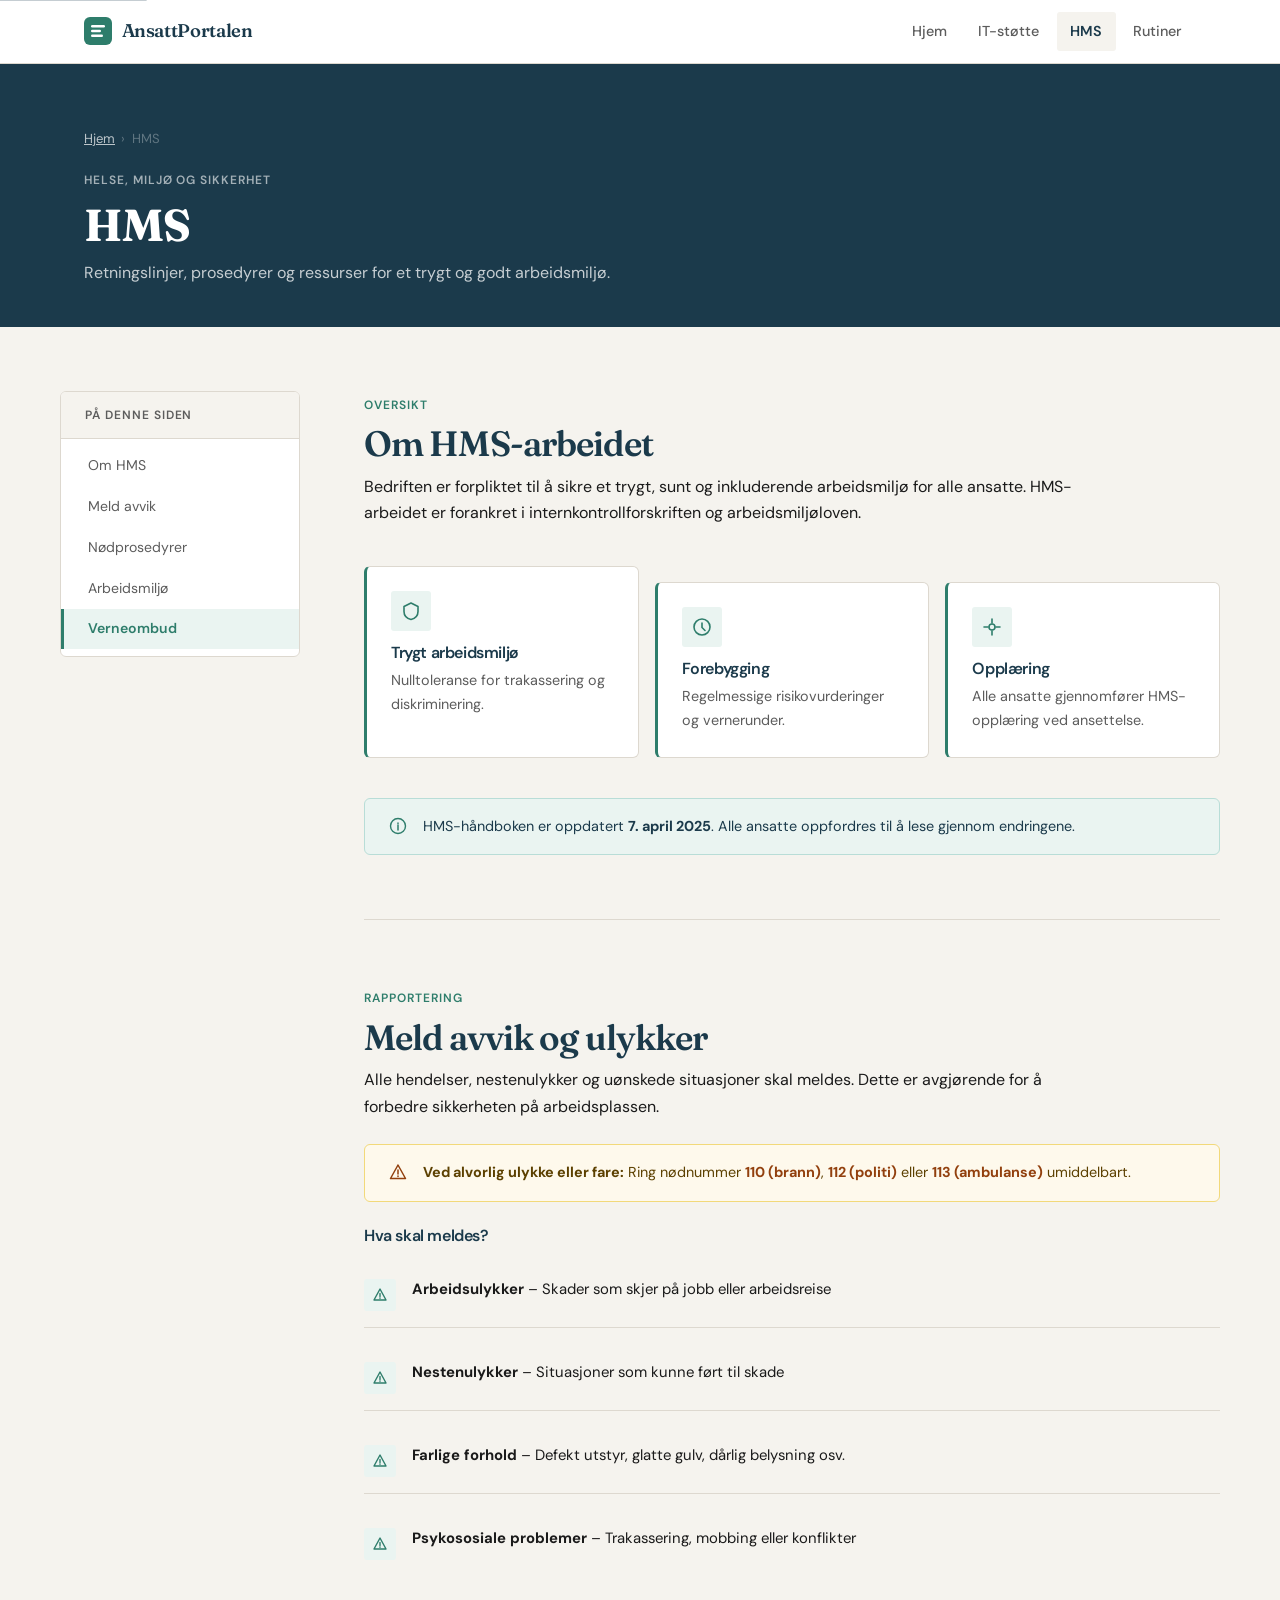
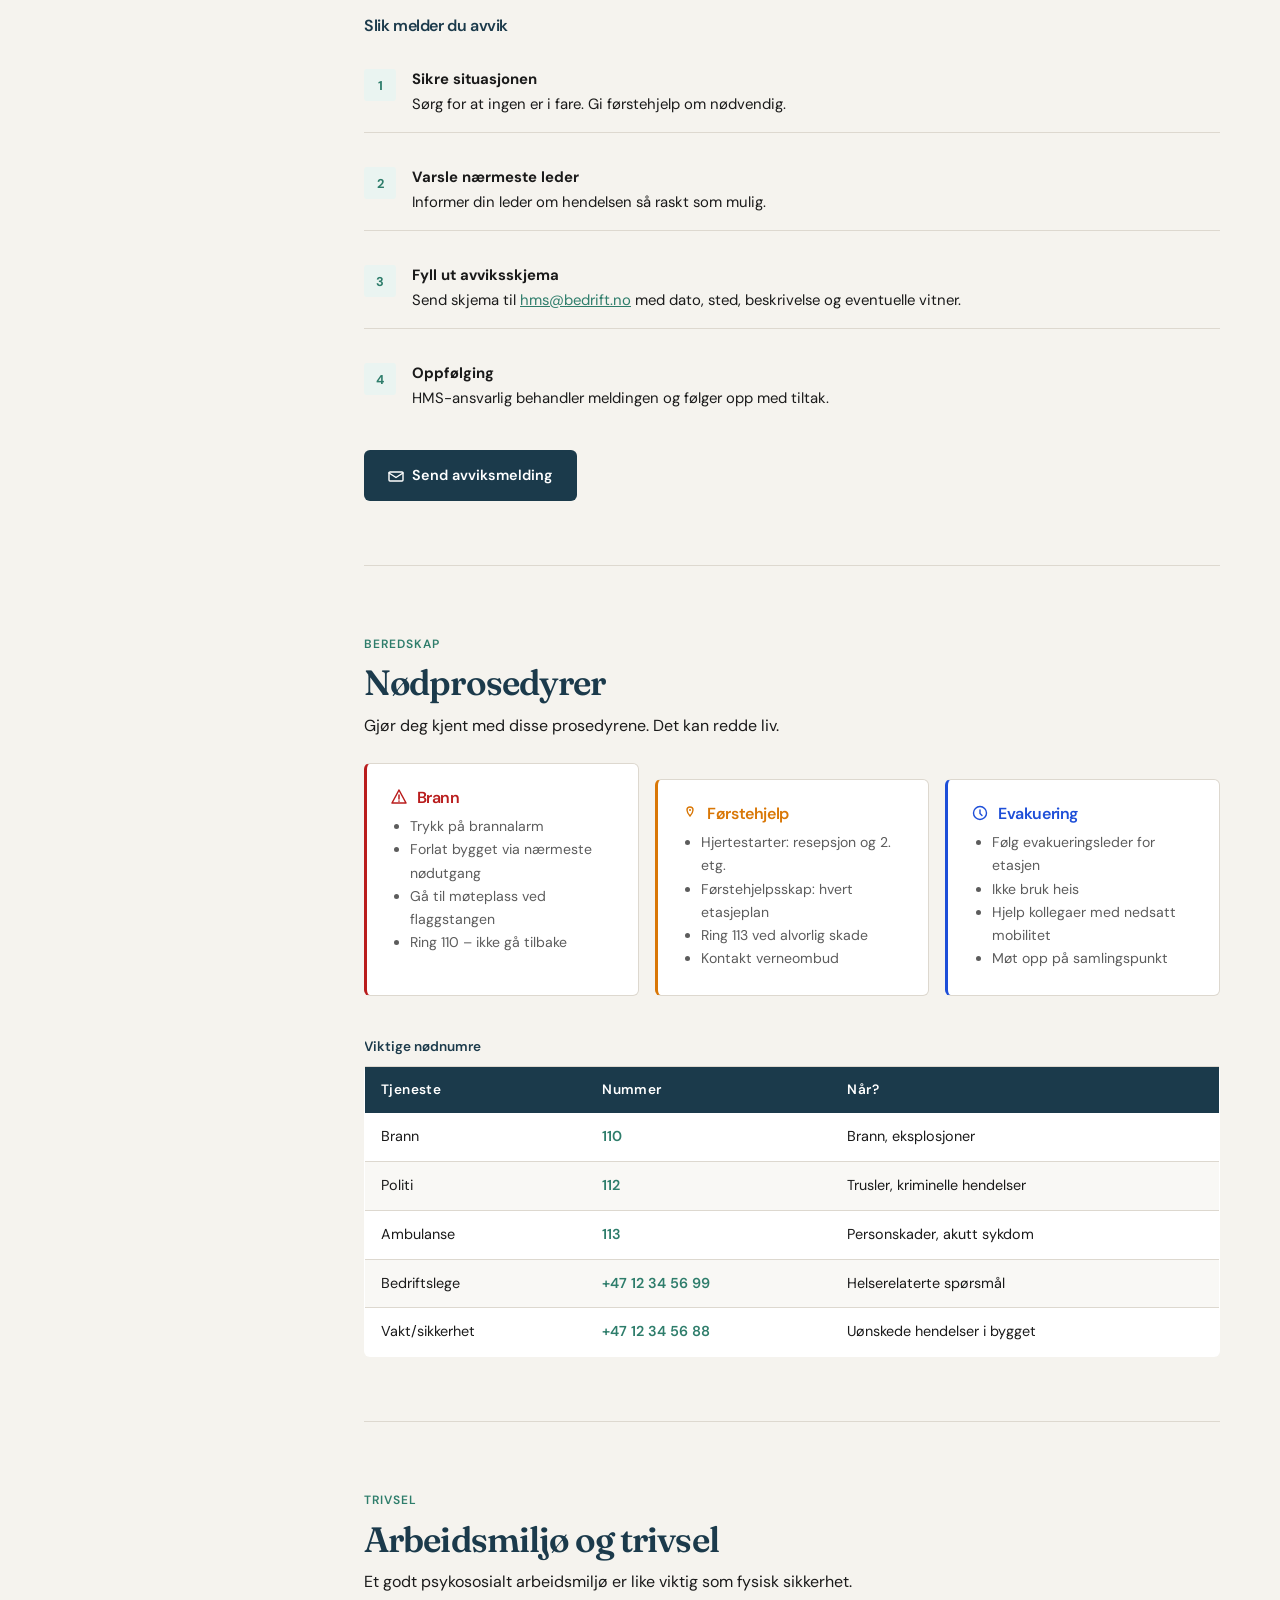
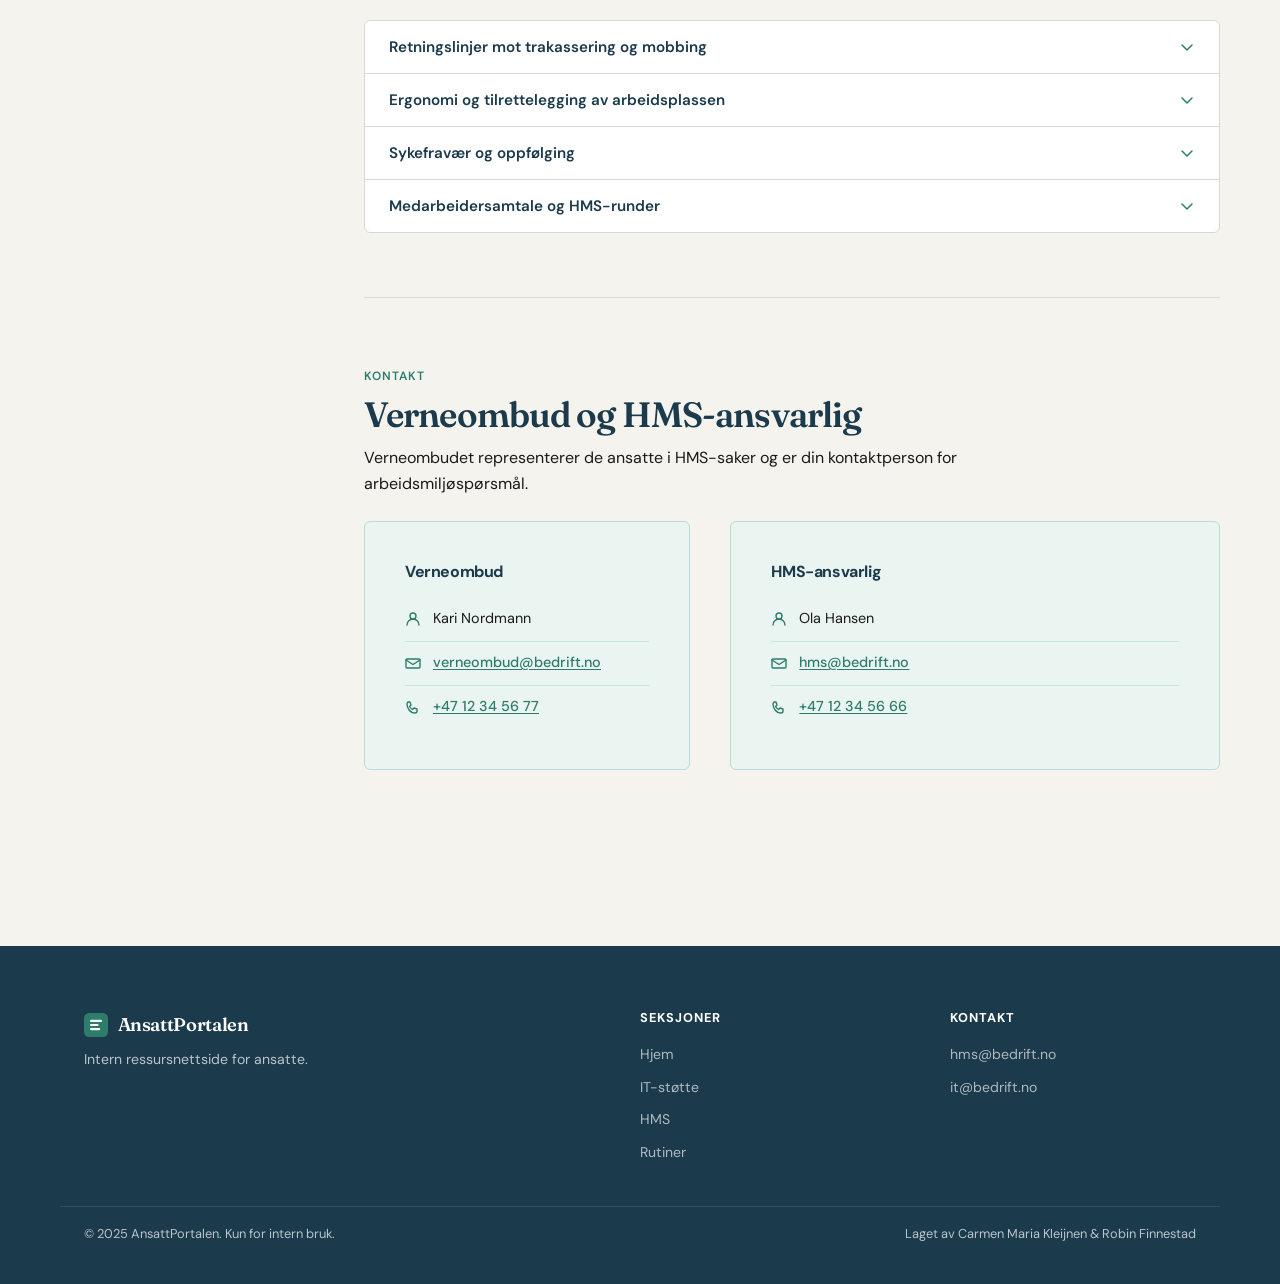
==== hms.html @ 0f76fdbe "Add AnsattPortalen website – all pages and shared stylesheet - index.html: forside med hero, snarvei" ====
<!DOCTYPE html>
<html lang="nb">
<head>
  <meta charset="UTF-8" />
  <meta name="viewport" content="width=device-width, initial-scale=1.0" />
  <meta name="description" content="HMS – helse, miljø og sikkerhet. Retningslinjer, varsling av avvik og nødprosedyrer for ansatte." />
  <title>HMS – AnsattPortalen</title>
  <link rel="stylesheet" href="styles.css" />
</head>
<body>

  <a href="#main" class="skip-link">Hopp til innhold</a>

  <nav class="site-nav" aria-label="Hovednavigasjon">
    <div class="nav-inner">
      <a href="index.html" class="nav-logo" aria-label="AnsattPortalen – til forsiden">
        <svg width="28" height="28" viewBox="0 0 28 28" fill="none" aria-hidden="true">
          <rect width="28" height="28" rx="6" fill="#2E7D6B"/>
          <rect x="7" y="8" width="14" height="2.5" rx="1.25" fill="white"/>
          <rect x="7" y="12.75" width="10" height="2.5" rx="1.25" fill="white"/>
          <rect x="7" y="17.5" width="12" height="2.5" rx="1.25" fill="white"/>
        </svg>
        AnsattPortalen
      </a>
      <ul class="nav-links" role="list">
        <li><a href="index.html">Hjem</a></li>
        <li><a href="it-support.html">IT-støtte</a></li>
        <li><a href="hms.html" aria-current="page">HMS</a></li>
        <li><a href="rutiner.html">Rutiner</a></li>
      </ul>
      <button class="nav-toggle" aria-expanded="false" aria-controls="nav-links" aria-label="Åpne meny">
        <svg width="22" height="22" viewBox="0 0 22 22" fill="none" aria-hidden="true">
          <rect x="2" y="5" width="18" height="2" rx="1" fill="currentColor"/>
          <rect x="2" y="10" width="18" height="2" rx="1" fill="currentColor"/>
          <rect x="2" y="15" width="18" height="2" rx="1" fill="currentColor"/>
        </svg>
      </button>
    </div>
  </nav>

  <header class="page-hero" role="banner">
    <div class="container">
      <nav aria-label="Brødsmule" class="breadcrumb">
        <a href="index.html">Hjem</a>
        <span aria-hidden="true">›</span>
        <span aria-current="page">HMS</span>
      </nav>
      <span class="label">Helse, miljø og sikkerhet</span>
      <h1>HMS</h1>
      <p>Retningslinjer, prosedyrer og ressurser for et trygt og godt arbeidsmiljø.</p>
    </div>
  </header>

  <main id="main">
    <div class="container section">
      <div class="page-layout">

        <!-- SIDEBAR -->
        <aside class="sidebar" aria-label="Innholdsfortegnelse">
          <nav class="sidebar-nav">
            <h4>På denne siden</h4>
            <ul>
              <li><a href="#om-hms" class="active">Om HMS</a></li>
              <li><a href="#varsling">Meld avvik</a></li>
              <li><a href="#nodprosedyrer">Nødprosedyrer</a></li>
              <li><a href="#arbeidsmiljo">Arbeidsmiljø</a></li>
              <li><a href="#verneombud">Verneombud</a></li>
            </ul>
          </nav>
        </aside>

        <!-- INNHOLD -->
        <div class="main-content">

          <!-- OM HMS -->
          <section id="om-hms" aria-labelledby="om-hms-heading">
            <span class="label">Oversikt</span>
            <h2 id="om-hms-heading">Om HMS-arbeidet</h2>
            <p style="margin-top:0.5rem;">Bedriften er forpliktet til å sikre et trygt, sunt og inkluderende arbeidsmiljø for alle ansatte. HMS-arbeidet er forankret i internkontrollforskriften og arbeidsmiljøloven.</p>

            <div class="shortcuts-grid" style="margin-top:var(--space-lg);grid-template-columns:repeat(auto-fit,minmax(200px,1fr));">
              <div class="card card--accent">
                <div class="shortcut-icon" style="margin-bottom:0.75rem;" aria-hidden="true">
                  <svg width="20" height="20" viewBox="0 0 20 20" fill="none"><path d="M10 2L3 5.5v5c0 4 3 7 7 8 4-1 7-4 7-8v-5L10 2z" stroke="currentColor" stroke-width="1.6" stroke-linejoin="round"/></svg>
                </div>
                <h3>Trygt arbeidsmiljø</h3>
                <p>Nulltoleranse for trakassering og diskriminering.</p>
              </div>
              <div class="card card--accent">
                <div class="shortcut-icon" style="margin-bottom:0.75rem;" aria-hidden="true">
                  <svg width="20" height="20" viewBox="0 0 20 20" fill="none"><circle cx="10" cy="10" r="8" stroke="currentColor" stroke-width="1.6"/><path d="M10 6v4.5l3 3" stroke="currentColor" stroke-width="1.6" stroke-linecap="round"/></svg>
                </div>
                <h3>Forebygging</h3>
                <p>Regelmessige risikovurderinger og vernerunder.</p>
              </div>
              <div class="card card--accent">
                <div class="shortcut-icon" style="margin-bottom:0.75rem;" aria-hidden="true">
                  <svg width="20" height="20" viewBox="0 0 20 20" fill="none"><path d="M10 2v4M10 14v4M2 10h4M14 10h4" stroke="currentColor" stroke-width="1.6" stroke-linecap="round"/><circle cx="10" cy="10" r="3" stroke="currentColor" stroke-width="1.6"/></svg>
                </div>
                <h3>Opplæring</h3>
                <p>Alle ansatte gjennomfører HMS-opplæring ved ansettelse.</p>
              </div>
            </div>

            <div class="alert alert--info" style="margin-top:var(--space-lg);" role="note">
              <svg width="18" height="18" viewBox="0 0 18 18" fill="none" aria-hidden="true"><circle cx="9" cy="9" r="7.5" stroke="#2E7D6B" stroke-width="1.4"/><path d="M9 8v5M9 6v.5" stroke="#2E7D6B" stroke-width="1.5" stroke-linecap="round"/></svg>
              <div>HMS-håndboken er oppdatert <strong>7. april 2025</strong>. Alle ansatte oppfordres til å lese gjennom endringene.</div>
            </div>
          </section>

          <hr style="border:none;border-top:1px solid var(--color-border);margin:var(--space-xl) 0;" />

          <!-- VARSLING / AVVIK -->
          <section id="varsling" aria-labelledby="varsling-heading">
            <span class="label">Rapportering</span>
            <h2 id="varsling-heading">Meld avvik og ulykker</h2>
            <p style="margin-top:0.5rem;margin-bottom:1.5rem;">Alle hendelser, nestenulykker og uønskede situasjoner skal meldes. Dette er avgjørende for å forbedre sikkerheten på arbeidsplassen.</p>

            <div class="alert alert--warning" role="alert" style="margin-bottom:var(--space-md);">
              <svg width="18" height="18" viewBox="0 0 18 18" fill="none" aria-hidden="true"><path d="M9 2L1.5 15.5h15L9 2z" stroke="#92400E" stroke-width="1.5" stroke-linejoin="round"/><path d="M9 7v4M9 13v.5" stroke="#92400E" stroke-width="1.5" stroke-linecap="round"/></svg>
              <div><strong>Ved alvorlig ulykke eller fare:</strong> Ring nødnummer <a href="tel:110" style="color:#92400E;font-weight:700;">110 (brann)</a>, <a href="tel:112" style="color:#92400E;font-weight:700;">112 (politi)</a> eller <a href="tel:113" style="color:#92400E;font-weight:700;">113 (ambulanse)</a> umiddelbart.</div>
            </div>

            <h3 style="font-family:var(--font-body);font-size:1rem;margin-bottom:1rem;">Hva skal meldes?</h3>
            <div class="info-list" role="list" style="margin-bottom:var(--space-lg);">
              <li role="listitem">
                <div class="icon" aria-hidden="true">
                  <svg width="14" height="14" viewBox="0 0 14 14" fill="none"><path d="M7 1L1 12h12L7 1z" stroke="currentColor" stroke-width="1.4" stroke-linejoin="round"/><path d="M7 5.5v3M7 10v.3" stroke="currentColor" stroke-width="1.4" stroke-linecap="round"/></svg>
                </div>
                <div><strong>Arbeidsulykker</strong> – Skader som skjer på jobb eller arbeidsreise</div>
              </li>
              <li role="listitem">
                <div class="icon" aria-hidden="true">
                  <svg width="14" height="14" viewBox="0 0 14 14" fill="none"><path d="M7 1L1 12h12L7 1z" stroke="currentColor" stroke-width="1.4" stroke-linejoin="round"/><path d="M7 5.5v3M7 10v.3" stroke="currentColor" stroke-width="1.4" stroke-linecap="round"/></svg>
                </div>
                <div><strong>Nestenulykker</strong> – Situasjoner som kunne ført til skade</div>
              </li>
              <li role="listitem">
                <div class="icon" aria-hidden="true">
                  <svg width="14" height="14" viewBox="0 0 14 14" fill="none"><path d="M7 1L1 12h12L7 1z" stroke="currentColor" stroke-width="1.4" stroke-linejoin="round"/><path d="M7 5.5v3M7 10v.3" stroke="currentColor" stroke-width="1.4" stroke-linecap="round"/></svg>
                </div>
                <div><strong>Farlige forhold</strong> – Defekt utstyr, glatte gulv, dårlig belysning osv.</div>
              </li>
              <li role="listitem">
                <div class="icon" aria-hidden="true">
                  <svg width="14" height="14" viewBox="0 0 14 14" fill="none"><path d="M7 1L1 12h12L7 1z" stroke="currentColor" stroke-width="1.4" stroke-linejoin="round"/><path d="M7 5.5v3M7 10v.3" stroke="currentColor" stroke-width="1.4" stroke-linecap="round"/></svg>
                </div>
                <div><strong>Psykososiale problemer</strong> – Trakassering, mobbing eller konflikter</div>
              </li>
            </div>

            <h3 style="font-family:var(--font-body);font-size:1rem;margin-bottom:1rem;">Slik melder du avvik</h3>
            <div class="info-list" role="list">
              <li role="listitem">
                <div class="icon" aria-hidden="true" style="font-size:0.8rem;font-weight:700;color:var(--color-accent);">1</div>
                <div>
                  <strong>Sikre situasjonen</strong>
                  <p>Sørg for at ingen er i fare. Gi førstehjelp om nødvendig.</p>
                </div>
              </li>
              <li role="listitem">
                <div class="icon" aria-hidden="true" style="font-size:0.8rem;font-weight:700;color:var(--color-accent);">2</div>
                <div>
                  <strong>Varsle nærmeste leder</strong>
                  <p>Informer din leder om hendelsen så raskt som mulig.</p>
                </div>
              </li>
              <li role="listitem">
                <div class="icon" aria-hidden="true" style="font-size:0.8rem;font-weight:700;color:var(--color-accent);">3</div>
                <div>
                  <strong>Fyll ut avviksskjema</strong>
                  <p>Send skjema til <a href="mailto:hms@bedrift.no" style="color:var(--color-accent);text-decoration:underline;">hms@bedrift.no</a> med dato, sted, beskrivelse og eventuelle vitner.</p>
                </div>
              </li>
              <li role="listitem">
                <div class="icon" aria-hidden="true" style="font-size:0.8rem;font-weight:700;color:var(--color-accent);">4</div>
                <div>
                  <strong>Oppfølging</strong>
                  <p>HMS-ansvarlig behandler meldingen og følger opp med tiltak.</p>
                </div>
              </li>
            </div>

            <div style="margin-top:var(--space-md);">
              <a href="mailto:hms@bedrift.no?subject=Avviksmelding" class="btn btn--primary">
                <svg width="16" height="16" viewBox="0 0 16 16" fill="none" aria-hidden="true"><path d="M2 4h12a1 1 0 0 1 1 1v7a1 1 0 0 1-1 1H2a1 1 0 0 1-1-1V5a1 1 0 0 1 1-1z" stroke="white" stroke-width="1.4"/><path d="M1 5l7 4.5L15 5" stroke="white" stroke-width="1.4" stroke-linecap="round"/></svg>
                Send avviksmelding
              </a>
            </div>
          </section>

          <hr style="border:none;border-top:1px solid var(--color-border);margin:var(--space-xl) 0;" />

          <!-- NØDPROSEDYRER -->
          <section id="nodprosedyrer" aria-labelledby="nod-heading">
            <span class="label">Beredskap</span>
            <h2 id="nod-heading">Nødprosedyrer</h2>
            <p style="margin-top:0.5rem;margin-bottom:1.5rem;">Gjør deg kjent med disse prosedyrene. Det kan redde liv.</p>

            <div class="shortcuts-grid" style="grid-template-columns:repeat(auto-fit,minmax(220px,1fr));margin-bottom:var(--space-lg);">

              <div class="card" style="border-left:3px solid #B91C1C;">
                <h3 style="color:#B91C1C;">
                  <svg width="16" height="16" viewBox="0 0 16 16" fill="none" style="display:inline;vertical-align:-2px;margin-right:6px;" aria-hidden="true"><path d="M8 1L1 14h14L8 1z" stroke="#B91C1C" stroke-width="1.5" stroke-linejoin="round"/><path d="M8 6v4M8 12v.3" stroke="#B91C1C" stroke-width="1.5" stroke-linecap="round"/></svg>
                  Brann
                </h3>
                <ul style="padding-left:1.2rem;list-style:disc;font-size:0.88rem;color:var(--color-muted);margin-top:0.5rem;">
                  <li>Trykk på brannalarm</li>
                  <li>Forlat bygget via nærmeste nødutgang</li>
                  <li>Gå til møteplass ved flaggstangen</li>
                  <li>Ring 110 – ikke gå tilbake</li>
                </ul>
              </div>

              <div class="card" style="border-left:3px solid #D97706;">
                <h3 style="color:#D97706;">
                  <svg width="16" height="16" viewBox="0 0 16 16" fill="none" style="display:inline;vertical-align:-2px;margin-right:6px;" aria-hidden="true"><path d="M8 2a3 3 0 0 0-3 3c0 2.5 3 6 3 6s3-3.5 3-6a3 3 0 0 0-3-3z" stroke="#D97706" stroke-width="1.4"/><circle cx="8" cy="5" r="1" fill="#D97706"/></svg>
                  Førstehjelp
                </h3>
                <ul style="padding-left:1.2rem;list-style:disc;font-size:0.88rem;color:var(--color-muted);margin-top:0.5rem;">
                  <li>Hjertestarter: resepsjon og 2. etg.</li>
                  <li>Førstehjelpsskap: hvert etasjeplan</li>
                  <li>Ring 113 ved alvorlig skade</li>
                  <li>Kontakt verneombud</li>
                </ul>
              </div>

              <div class="card" style="border-left:3px solid #1D4ED8;">
                <h3 style="color:#1D4ED8;">
                  <svg width="16" height="16" viewBox="0 0 16 16" fill="none" style="display:inline;vertical-align:-2px;margin-right:6px;" aria-hidden="true"><circle cx="8" cy="8" r="6.5" stroke="#1D4ED8" stroke-width="1.4"/><path d="M8 5v3.5l2 2" stroke="#1D4ED8" stroke-width="1.4" stroke-linecap="round"/></svg>
                  Evakuering
                </h3>
                <ul style="padding-left:1.2rem;list-style:disc;font-size:0.88rem;color:var(--color-muted);margin-top:0.5rem;">
                  <li>Følg evakueringsleder for etasjen</li>
                  <li>Ikke bruk heis</li>
                  <li>Hjelp kollegaer med nedsatt mobilitet</li>
                  <li>Møt opp på samlingspunkt</li>
                </ul>
              </div>

            </div>

            <div class="table-wrap">
              <table>
                <caption style="text-align:left;font-size:0.85rem;font-weight:600;color:var(--color-primary);margin-bottom:0.5rem;caption-side:top;">Viktige nødnumre</caption>
                <thead>
                  <tr>
                    <th scope="col">Tjeneste</th>
                    <th scope="col">Nummer</th>
                    <th scope="col">Når?</th>
                  </tr>
                </thead>
                <tbody>
                  <tr>
                    <td>Brann</td>
                    <td><a href="tel:110" style="color:var(--color-accent);font-weight:600;">110</a></td>
                    <td>Brann, eksplosjoner</td>
                  </tr>
                  <tr>
                    <td>Politi</td>
                    <td><a href="tel:112" style="color:var(--color-accent);font-weight:600;">112</a></td>
                    <td>Trusler, kriminelle hendelser</td>
                  </tr>
                  <tr>
                    <td>Ambulanse</td>
                    <td><a href="tel:113" style="color:var(--color-accent);font-weight:600;">113</a></td>
                    <td>Personskader, akutt sykdom</td>
                  </tr>
                  <tr>
                    <td>Bedriftslege</td>
                    <td><a href="tel:+4712345699" style="color:var(--color-accent);font-weight:600;">+47 12 34 56 99</a></td>
                    <td>Helserelaterte spørsmål</td>
                  </tr>
                  <tr>
                    <td>Vakt/sikkerhet</td>
                    <td><a href="tel:+4712345688" style="color:var(--color-accent);font-weight:600;">+47 12 34 56 88</a></td>
                    <td>Uønskede hendelser i bygget</td>
                  </tr>
                </tbody>
              </table>
            </div>
          </section>

          <hr style="border:none;border-top:1px solid var(--color-border);margin:var(--space-xl) 0;" />

          <!-- ARBEIDSMILJØ -->
          <section id="arbeidsmiljo" aria-labelledby="arbeidsmiljo-heading">
            <span class="label">Trivsel</span>
            <h2 id="arbeidsmiljo-heading">Arbeidsmiljø og trivsel</h2>
            <p style="margin-top:0.5rem;margin-bottom:1.5rem;">Et godt psykososialt arbeidsmiljø er like viktig som fysisk sikkerhet.</p>

            <div class="accordion" role="list">

              <div class="accordion-item" role="listitem">
                <button class="accordion-btn" aria-expanded="false" aria-controls="am-1">
                  Retningslinjer mot trakassering og mobbing
                  <svg width="16" height="16" viewBox="0 0 16 16" fill="none" aria-hidden="true"><path d="M3 6l5 5 5-5" stroke="currentColor" stroke-width="1.5" stroke-linecap="round" stroke-linejoin="round"/></svg>
                </button>
                <div id="am-1" class="accordion-body" role="region">
                  <p>Bedriften har nulltoleranse for trakassering, mobbing og diskriminering. Alle ansatte har rett til et arbeidsmiljø fritt for slike hendelser.</p>
                  <ul>
                    <li>Meld fra til nærmeste leder eller verneombudet</li>
                    <li>Anonyme meldinger kan sendes til <a href="mailto:hms@bedrift.no" style="color:var(--color-accent);">hms@bedrift.no</a></li>
                    <li>Alle meldinger behandles konfidensielt</li>
                  </ul>
                </div>
              </div>

              <div class="accordion-item" role="listitem">
                <button class="accordion-btn" aria-expanded="false" aria-controls="am-2">
                  Ergonomi og tilrettelegging av arbeidsplassen
                  <svg width="16" height="16" viewBox="0 0 16 16" fill="none" aria-hidden="true"><path d="M3 6l5 5 5-5" stroke="currentColor" stroke-width="1.5" stroke-linecap="round" stroke-linejoin="round"/></svg>
                </button>
                <div id="am-2" class="accordion-body" role="region">
                  <p>Alle ansatte har krav på en ergonomisk tilrettelagt arbeidsplass. Dette inkluderer:</p>
                  <ul>
                    <li>Justerbar stol og skrivebord (hev/senk)</li>
                    <li>Ekstern skjerm og tastatur ved behov</li>
                    <li>Riktig plassering av skjerm (øyenhøyde)</li>
                    <li>Ta regelmessige pauser fra skjermarbeid</li>
                  </ul>
                  <p>Kontakt HR for å be om tilrettelegging: <a href="mailto:hr@bedrift.no" style="color:var(--color-accent);">hr@bedrift.no</a></p>
                </div>
              </div>

              <div class="accordion-item" role="listitem">
                <button class="accordion-btn" aria-expanded="false" aria-controls="am-3">
                  Sykefravær og oppfølging
                  <svg width="16" height="16" viewBox="0 0 16 16" fill="none" aria-hidden="true"><path d="M3 6l5 5 5-5" stroke="currentColor" stroke-width="1.5" stroke-linecap="round" stroke-linejoin="round"/></svg>
                </button>
                <div id="am-3" class="accordion-body" role="region">
                  <p>Ved sykdom skal du melde fra til nærmeste leder <strong>første fraværsdag</strong> innen kl. 09:00.</p>
                  <ul>
                    <li>Egenmelding kan brukes i inntil 3 sammenhengende dager</li>
                    <li>Etter 3 dager kreves sykemelding fra lege</li>
                    <li>Ved langvarig sykdom følger HR opp med tilrettelegging</li>
                  </ul>
                </div>
              </div>

              <div class="accordion-item" role="listitem">
                <button class="accordion-btn" aria-expanded="false" aria-controls="am-4">
                  Medarbeidersamtale og HMS-runder
                  <svg width="16" height="16" viewBox="0 0 16 16" fill="none" aria-hidden="true"><path d="M3 6l5 5 5-5" stroke="currentColor" stroke-width="1.5" stroke-linecap="round" stroke-linejoin="round"/></svg>
                </button>
                <div id="am-4" class="accordion-body" role="region">
                  <p>Alle ansatte gjennomfører <strong>årlig medarbeidersamtale</strong> med sin nærmeste leder. HMS-runder gjennomføres hvert halvår i alle avdelinger.</p>
                  <p>Har du innspill til arbeidsmiljøet? Ta det opp med verneombudet eller send en e-post til HMS-ansvarlig.</p>
                </div>
              </div>

            </div>
          </section>

          <hr style="border:none;border-top:1px solid var(--color-border);margin:var(--space-xl) 0;" />

          <!-- VERNEOMBUD -->
          <section id="verneombud" aria-labelledby="verneombud-heading">
            <span class="label">Kontakt</span>
            <h2 id="verneombud-heading">Verneombud og HMS-ansvarlig</h2>
            <p style="margin-top:0.5rem;margin-bottom:1.5rem;">Verneombudet representerer de ansatte i HMS-saker og er din kontaktperson for arbeidsmiljøspørsmål.</p>

            <div class="content-split" style="gap:var(--space-lg);">
              <div class="contact-box">
                <h3>Verneombud</h3>
                <div class="contact-row">
                  <svg width="16" height="16" viewBox="0 0 16 16" fill="none" aria-hidden="true"><circle cx="8" cy="5" r="3" stroke="currentColor" stroke-width="1.4"/><path d="M2 14c0-3.3 2.7-6 6-6s6 2.7 6 6" stroke="currentColor" stroke-width="1.4" stroke-linecap="round"/></svg>
                  <span>Kari Nordmann</span>
                </div>
                <div class="contact-row">
                  <svg width="16" height="16" viewBox="0 0 16 16" fill="none" aria-hidden="true"><path d="M2 4h12a1 1 0 0 1 1 1v7a1 1 0 0 1-1 1H2a1 1 0 0 1-1-1V5a1 1 0 0 1 1-1z" stroke="currentColor" stroke-width="1.4"/><path d="M1 5l7 4.5L15 5" stroke="currentColor" stroke-width="1.4" stroke-linecap="round"/></svg>
                  <span><a href="mailto:verneombud@bedrift.no">verneombud@bedrift.no</a></span>
                </div>
                <div class="contact-row">
                  <svg width="16" height="16" viewBox="0 0 16 16" fill="none" aria-hidden="true"><path d="M3 3h2l1 3-1.5 1.5a9 9 0 0 0 3 3L9 9l3 1v2c0 1-1 2-2 2C5 14 2 9 2 5c0-1 1-2 1-2z" stroke="currentColor" stroke-width="1.4" stroke-linejoin="round"/></svg>
                  <span><a href="tel:+4712345677">+47 12 34 56 77</a></span>
                </div>
              </div>

              <div class="contact-box">
                <h3>HMS-ansvarlig</h3>
                <div class="contact-row">
                  <svg width="16" height="16" viewBox="0 0 16 16" fill="none" aria-hidden="true"><circle cx="8" cy="5" r="3" stroke="currentColor" stroke-width="1.4"/><path d="M2 14c0-3.3 2.7-6 6-6s6 2.7 6 6" stroke="currentColor" stroke-width="1.4" stroke-linecap="round"/></svg>
                  <span>Ola Hansen</span>
                </div>
                <div class="contact-row">
                  <svg width="16" height="16" viewBox="0 0 16 16" fill="none" aria-hidden="true"><path d="M2 4h12a1 1 0 0 1 1 1v7a1 1 0 0 1-1 1H2a1 1 0 0 1-1-1V5a1 1 0 0 1 1-1z" stroke="currentColor" stroke-width="1.4"/><path d="M1 5l7 4.5L15 5" stroke="currentColor" stroke-width="1.4" stroke-linecap="round"/></svg>
                  <span><a href="mailto:hms@bedrift.no">hms@bedrift.no</a></span>
                </div>
                <div class="contact-row">
                  <svg width="16" height="16" viewBox="0 0 16 16" fill="none" aria-hidden="true"><path d="M3 3h2l1 3-1.5 1.5a9 9 0 0 0 3 3L9 9l3 1v2c0 1-1 2-2 2C5 14 2 9 2 5c0-1 1-2 1-2z" stroke="currentColor" stroke-width="1.4" stroke-linejoin="round"/></svg>
                  <span><a href="tel:+4712345666">+47 12 34 56 66</a></span>
                </div>
              </div>
            </div>
          </section>

        </div>
      </div>
    </div>
  </main>

  <footer class="site-footer" role="contentinfo">
    <div class="footer-inner">
      <div class="footer-brand">
        <a href="index.html" class="nav-logo" style="color:#fff;" aria-label="AnsattPortalen forsiden">
          <svg width="24" height="24" viewBox="0 0 28 28" fill="none" aria-hidden="true"><rect width="28" height="28" rx="6" fill="#2E7D6B"/><rect x="7" y="8" width="14" height="2.5" rx="1.25" fill="white"/><rect x="7" y="12.75" width="10" height="2.5" rx="1.25" fill="white"/><rect x="7" y="17.5" width="12" height="2.5" rx="1.25" fill="white"/></svg>
          AnsattPortalen
        </a>
        <p>Intern ressursnettside for ansatte.</p>
      </div>
      <div class="footer-col">
        <h4>Seksjoner</h4>
        <ul>
          <li><a href="index.html">Hjem</a></li>
          <li><a href="it-support.html">IT-støtte</a></li>
          <li><a href="hms.html">HMS</a></li>
          <li><a href="rutiner.html">Rutiner</a></li>
        </ul>
      </div>
      <div class="footer-col">
        <h4>Kontakt</h4>
        <ul>
          <li><a href="mailto:hms@bedrift.no">hms@bedrift.no</a></li>
          <li><a href="mailto:it@bedrift.no">it@bedrift.no</a></li>
        </ul>
      </div>
    </div>
    <div class="footer-bottom">
      <span>© 2025 AnsattPortalen. Kun for intern bruk.</span>
      <span>Laget av Carmen Maria Kleijnen &amp; Robin Finnestad</span>
    </div>
  </footer>

  <style>.sr-only{position:absolute;width:1px;height:1px;padding:0;margin:-1px;overflow:hidden;clip:rect(0,0,0,0);white-space:nowrap;border:0}</style>

  <script>
    const toggle = document.querySelector('.nav-toggle');
    const navLinks = document.querySelector('.nav-links');
    toggle.addEventListener('click', () => {
      const open = navLinks.classList.toggle('open');
      toggle.setAttribute('aria-expanded', open);
    });

    document.querySelectorAll('.accordion-btn').forEach(btn => {
      btn.addEventListener('click', () => {
        const expanded = btn.getAttribute('aria-expanded') === 'true';
        document.querySelectorAll('.accordion-btn').forEach(b => {
          b.setAttribute('aria-expanded', 'false');
          document.getElementById(b.getAttribute('aria-controls')).classList.remove('open');
        });
        if (!expanded) {
          btn.setAttribute('aria-expanded', 'true');
          document.getElementById(btn.getAttribute('aria-controls')).classList.add('open');
        }
      });
    });

    const sections = document.querySelectorAll('section[id]');
    const sidebarLinks = document.querySelectorAll('.sidebar-nav a');
    const observer = new IntersectionObserver(entries => {
      entries.forEach(entry => {
        if (entry.isIntersecting) {
          sidebarLinks.forEach(a => a.classList.remove('active'));
          const link = document.querySelector(`.sidebar-nav a[href="#${entry.target.id}"]`);
          if (link) link.classList.add('active');
        }
      });
    }, { rootMargin: '-30% 0px -60% 0px' });
    sections.forEach(s => observer.observe(s));
  </script>

</body>
</html>
---- styles.css ----
/* ============================================
   AnsattPortalen — Delt stilark
   WCAG 2.1 AA kompatibel
   ============================================ */

@import url('https://fonts.googleapis.com/css2?family=Fraunces:ital,opsz,wght@0,9..144,300;0,9..144,600;0,9..144,700;1,9..144,300&family=DM+Sans:wght@300;400;500;600&display=swap');

/* --- Tokens --- */
:root {
  --font-display: 'Fraunces', Georgia, serif;
  --font-body: 'DM Sans', system-ui, sans-serif;

  --color-bg:        #F5F3EE;
  --color-surface:   #FFFFFF;
  --color-border:    #DDD8CF;
  --color-primary:   #1B3A4B;
  --color-primary-light: #2A5470;
  --color-accent:    #2E7D6B;
  --color-accent-bg: #EAF4F1;
  --color-text:      #1A1A1A;
  --color-muted:     #5C5C5C;
  --color-danger:    #B91C1C;

  --radius-sm: 3px;
  --radius:    6px;

  --space-xs:  0.5rem;
  --space-sm:  1rem;
  --space-md:  1.5rem;
  --space-lg:  2.5rem;
  --space-xl:  4rem;
  --space-2xl: 7rem;

  --max-width: 1160px;
  --nav-height: 64px;
}

/* --- Reset --- */
*, *::before, *::after { box-sizing: border-box; margin: 0; padding: 0; }

html {
  scroll-behavior: smooth;
  font-size: 16px;
}

body {
  font-family: var(--font-body);
  background-color: var(--color-bg);
  color: var(--color-text);
  line-height: 1.65;
  -webkit-font-smoothing: antialiased;
}

img { display: block; max-width: 100%; }
a  { color: inherit; text-decoration: none; }
ul { list-style: none; }

/* --- Tilgjengelighet: skip-link --- */
.skip-link {
  position: absolute;
  top: 0; left: 0;
  background: var(--color-primary);
  color: #fff;
  padding: 0.75rem 1.25rem;
  font-size: 0.9rem;
  font-weight: 600;
  z-index: 9999;
  transform: translateY(-100%);
  transition: transform 0.15s;
  border-radius: 0 0 var(--radius) 0;
}
.skip-link:focus { transform: translateY(0); }

/* --- Fokus (WCAG 2.4.7) --- */
:focus-visible {
  outline: 3px solid var(--color-accent);
  outline-offset: 3px;
  border-radius: var(--radius-sm);
}

/* ============================================
   NAVIGASJON
   ============================================ */
.site-nav {
  position: sticky;
  top: 0;
  z-index: 100;
  background: var(--color-surface);
  border-bottom: 1px solid var(--color-border);
  height: var(--nav-height);
}

.nav-inner {
  max-width: var(--max-width);
  margin: 0 auto;
  padding: 0 var(--space-md);
  height: 100%;
  display: flex;
  align-items: center;
  justify-content: space-between;
  gap: var(--space-md);
}

.nav-logo {
  display: flex;
  align-items: center;
  gap: 0.6rem;
  font-family: var(--font-display);
  font-weight: 600;
  font-size: 1.15rem;
  color: var(--color-primary);
  letter-spacing: -0.02em;
}

.nav-logo svg {
  flex-shrink: 0;
}

.nav-links {
  display: flex;
  align-items: center;
  gap: 0.25rem;
}

.nav-links a {
  display: block;
  padding: 0.5rem 0.85rem;
  font-size: 0.9rem;
  font-weight: 500;
  color: var(--color-muted);
  border-radius: var(--radius-sm);
  transition: color 0.15s, background 0.15s;
}

.nav-links a:hover,
.nav-links a[aria-current="page"] {
  color: var(--color-primary);
  background: var(--color-bg);
}

.nav-links a[aria-current="page"] {
  font-weight: 600;
}

.nav-toggle {
  display: none;
  background: none;
  border: none;
  cursor: pointer;
  padding: 0.5rem;
  color: var(--color-primary);
  border-radius: var(--radius-sm);
}

/* ============================================
   LAYOUT UTILITIES
   ============================================ */
.container {
  max-width: var(--max-width);
  margin: 0 auto;
  padding: 0 var(--space-md);
}

.section {
  padding: var(--space-xl) 0;
}

.section--lg {
  padding: var(--space-2xl) 0;
}

/* ============================================
   TYPOGRAFI
   ============================================ */
h1, h2, h3, h4, h5, h6 {
  font-family: var(--font-display);
  line-height: 1.2;
  letter-spacing: -0.025em;
  color: var(--color-primary);
}

h1 { font-size: clamp(2.2rem, 5vw, 3.5rem); font-weight: 700; }
h2 { font-size: clamp(1.6rem, 3vw, 2.2rem); font-weight: 600; }
h3 { font-size: 1.25rem; font-weight: 600; }
h4 { font-size: 1rem; font-weight: 600; font-family: var(--font-body); }

p { max-width: 65ch; }

.text-muted { color: var(--color-muted); font-size: 0.95rem; }
.text-center { text-align: center; }
.text-center p { margin-left: auto; margin-right: auto; }

.label {
  display: inline-block;
  font-size: 0.75rem;
  font-weight: 600;
  letter-spacing: 0.08em;
  text-transform: uppercase;
  color: var(--color-accent);
  margin-bottom: var(--space-xs);
}

/* ============================================
   KNAPPER
   ============================================ */
.btn {
  display: inline-flex;
  align-items: center;
  gap: 0.5rem;
  padding: 0.7rem 1.4rem;
  font-family: var(--font-body);
  font-size: 0.9rem;
  font-weight: 600;
  border-radius: var(--radius);
  border: 2px solid transparent;
  cursor: pointer;
  transition: background 0.15s, transform 0.12s, box-shadow 0.12s;
  min-height: 44px;
  text-decoration: none;
}

.btn:hover  { transform: translateY(-1px); box-shadow: 0 4px 16px rgba(0,0,0,0.1); }
.btn:active { transform: translateY(0); }

.btn--primary {
  background: var(--color-primary);
  color: #fff;
}
.btn--primary:hover { background: var(--color-primary-light); }

.btn--outline {
  background: transparent;
  border-color: var(--color-border);
  color: var(--color-primary);
}
.btn--outline:hover { border-color: var(--color-primary); background: var(--color-bg); }

.btn--accent {
  background: var(--color-accent);
  color: #fff;
}
.btn--accent:hover { background: #256358; }

/* ============================================
   HERO
   ============================================ */
.hero {
  background: var(--color-primary);
  color: #fff;
  padding: var(--space-2xl) 0;
  overflow: hidden;
  position: relative;
}

.hero::after {
  content: '';
  position: absolute;
  bottom: -1px; left: 0; right: 0;
  height: 48px;
  background: var(--color-bg);
  clip-path: ellipse(55% 100% at 50% 100%);
}

.hero-inner {
  max-width: var(--max-width);
  margin: 0 auto;
  padding: 0 var(--space-md);
  display: grid;
  grid-template-columns: 1fr 1fr;
  gap: var(--space-xl);
  align-items: center;
}

.hero-text h1 {
  color: #fff;
  margin-bottom: var(--space-md);
}

.hero-text p {
  color: rgba(255,255,255,0.8);
  font-size: 1.05rem;
  margin-bottom: var(--space-lg);
}

.hero-actions {
  display: flex;
  gap: var(--space-sm);
  flex-wrap: wrap;
}

.hero-card {
  background: rgba(255,255,255,0.07);
  border: 1px solid rgba(255,255,255,0.15);
  border-radius: var(--radius);
  padding: var(--space-lg);
}

.hero-card h3 {
  color: #fff;
  margin-bottom: var(--space-sm);
  font-size: 1rem;
}

.hero-card-links {
  display: flex;
  flex-direction: column;
  gap: 0.5rem;
}

.hero-card-links a {
  display: flex;
  align-items: center;
  justify-content: space-between;
  padding: 0.7rem 1rem;
  background: rgba(255,255,255,0.06);
  border: 1px solid rgba(255,255,255,0.1);
  border-radius: var(--radius-sm);
  color: rgba(255,255,255,0.9);
  font-size: 0.9rem;
  font-weight: 500;
  transition: background 0.15s;
}

.hero-card-links a:hover {
  background: rgba(255,255,255,0.14);
}

/* ============================================
   SNARVEISKORT
   ============================================ */
.shortcuts {
  padding: var(--space-xl) 0;
}

.shortcuts-grid {
  display: grid;
  grid-template-columns: repeat(auto-fit, minmax(220px, 1fr));
  gap: var(--space-sm);
}

.shortcut-card {
  display: flex;
  flex-direction: column;
  gap: var(--space-xs);
  padding: var(--space-md);
  background: var(--color-surface);
  border: 1px solid var(--color-border);
  border-radius: var(--radius);
  text-decoration: none;
  color: var(--color-text);
  transition: border-color 0.15s, transform 0.15s, box-shadow 0.15s;
}

.shortcut-card:hover {
  border-color: var(--color-accent);
  transform: translateY(-2px);
  box-shadow: 0 6px 20px rgba(0,0,0,0.07);
}

.shortcut-icon {
  width: 40px; height: 40px;
  display: flex; align-items: center; justify-content: center;
  background: var(--color-accent-bg);
  border-radius: var(--radius-sm);
  color: var(--color-accent);
}

.shortcut-card h3 {
  font-family: var(--font-body);
  font-size: 0.95rem;
  font-weight: 600;
  color: var(--color-primary);
}

.shortcut-card p {
  font-size: 0.85rem;
  color: var(--color-muted);
  max-width: none;
}

/* ============================================
   INNHOLDSSEKSJON (to kolonner)
   ============================================ */
.content-split {
  display: grid;
  grid-template-columns: 2fr 3fr;
  gap: var(--space-xl);
  align-items: start;
}

.content-split--reverse {
  grid-template-columns: 3fr 2fr;
}

.section-header {
  margin-bottom: var(--space-lg);
}

.section-header h2 {
  margin-bottom: 0.5rem;
}

/* ============================================
   KORT / LISTER
   ============================================ */
.card {
  background: var(--color-surface);
  border: 1px solid var(--color-border);
  border-radius: var(--radius);
  padding: var(--space-md);
}

.card--accent {
  border-left: 3px solid var(--color-accent);
}

.card + .card { margin-top: var(--space-sm); }

.card h3 {
  font-family: var(--font-body);
  font-size: 1rem;
  font-weight: 600;
  color: var(--color-primary);
  margin-bottom: 0.4rem;
}

.card p {
  font-size: 0.9rem;
  color: var(--color-muted);
}

.info-list {
  display: flex;
  flex-direction: column;
  gap: var(--space-sm);
}

.info-list li {
  display: flex;
  align-items: flex-start;
  gap: var(--space-sm);
  padding: var(--space-sm) 0;
  border-bottom: 1px solid var(--color-border);
  font-size: 0.93rem;
}

.info-list li:last-child { border-bottom: none; }

.info-list .icon {
  width: 32px; height: 32px;
  flex-shrink: 0;
  display: flex; align-items: center; justify-content: center;
  background: var(--color-accent-bg);
  border-radius: var(--radius-sm);
  color: var(--color-accent);
  margin-top: 2px;
}

/* ============================================
   ACCORDION / FAQ
   ============================================ */
.accordion {
  border: 1px solid var(--color-border);
  border-radius: var(--radius);
  overflow: hidden;
  background: var(--color-surface);
}

.accordion-item {
  border-bottom: 1px solid var(--color-border);
}

.accordion-item:last-child { border-bottom: none; }

.accordion-btn {
  width: 100%;
  display: flex;
  align-items: center;
  justify-content: space-between;
  gap: var(--space-sm);
  padding: var(--space-sm) var(--space-md);
  background: none;
  border: none;
  cursor: pointer;
  font-family: var(--font-body);
  font-size: 0.95rem;
  font-weight: 600;
  color: var(--color-primary);
  text-align: left;
  min-height: 44px;
  transition: background 0.12s;
}

.accordion-btn:hover { background: var(--color-bg); }

.accordion-btn svg {
  flex-shrink: 0;
  transition: transform 0.2s;
  color: var(--color-accent);
}

.accordion-btn[aria-expanded="true"] svg {
  transform: rotate(180deg);
}

.accordion-body {
  padding: 0 var(--space-md) var(--space-md);
  font-size: 0.92rem;
  color: var(--color-muted);
  display: none;
}

.accordion-body.open { display: block; }

.accordion-body p + p { margin-top: 0.5rem; }
.accordion-body ul  { padding-left: 1.2rem; list-style: disc; margin-top: 0.5rem; }
.accordion-body li  { margin-bottom: 0.3rem; }

/* ============================================
   KONTAKT-BOKS
   ============================================ */
.contact-box {
  background: var(--color-accent-bg);
  border: 1px solid #B8DDD7;
  border-radius: var(--radius);
  padding: var(--space-lg);
}

.contact-box h3 {
  font-family: var(--font-body);
  font-size: 1rem;
  font-weight: 700;
  color: var(--color-primary);
  margin-bottom: var(--space-sm);
}

.contact-row {
  display: flex;
  align-items: center;
  gap: 0.75rem;
  padding: 0.6rem 0;
  font-size: 0.9rem;
  border-bottom: 1px solid #C8E5DF;
}

.contact-row:last-child { border-bottom: none; }

.contact-row svg { color: var(--color-accent); flex-shrink: 0; }

.contact-row a {
  color: var(--color-accent);
  font-weight: 500;
  text-decoration: underline;
  text-underline-offset: 2px;
}

/* ============================================
   VARSELSBANNER
   ============================================ */
.alert {
  display: flex;
  gap: var(--space-sm);
  padding: var(--space-sm) var(--space-md);
  border-radius: var(--radius);
  font-size: 0.9rem;
  margin-bottom: var(--space-md);
}

.alert--info {
  background: #EAF4F1;
  border: 1px solid #B8DDD7;
  color: #1B3A4B;
}

.alert--warning {
  background: #FEF9EC;
  border: 1px solid #F2D97A;
  color: #5C4000;
}

.alert svg { flex-shrink: 0; margin-top: 2px; }

/* ============================================
   TABELL
   ============================================ */
.table-wrap { overflow-x: auto; }

table {
  width: 100%;
  border-collapse: collapse;
  font-size: 0.9rem;
  background: var(--color-surface);
  border-radius: var(--radius);
  overflow: hidden;
  border: 1px solid var(--color-border);
}

thead {
  background: var(--color-primary);
  color: #fff;
}

thead th {
  padding: 0.75rem 1rem;
  font-weight: 600;
  font-size: 0.85rem;
  text-align: left;
  letter-spacing: 0.03em;
}

tbody tr { border-bottom: 1px solid var(--color-border); }
tbody tr:last-child { border-bottom: none; }
tbody tr:nth-child(even) { background: #F9F8F5; }
tbody tr:hover { background: var(--color-accent-bg); }

tbody td { padding: 0.75rem 1rem; color: var(--color-text); }

/* ============================================
   SIDETITTEL (indre sider)
   ============================================ */
.page-hero {
  background: var(--color-primary);
  padding: var(--space-xl) 0 var(--space-lg);
  color: #fff;
}

.page-hero .label { color: rgba(255,255,255,0.6); }

.page-hero h1 {
  color: #fff;
  font-size: clamp(1.8rem, 4vw, 2.8rem);
  margin-bottom: 0.5rem;
}

.page-hero p {
  color: rgba(255,255,255,0.75);
  font-size: 1rem;
}

/* ============================================
   BREADCRUMB
   ============================================ */
.breadcrumb {
  display: flex;
  align-items: center;
  gap: 0.4rem;
  font-size: 0.82rem;
  color: rgba(255,255,255,0.6);
  margin-bottom: var(--space-sm);
}

.breadcrumb a { color: rgba(255,255,255,0.7); text-decoration: underline; }
.breadcrumb a:hover { color: #fff; }
.breadcrumb span { opacity: 0.5; }

/* ============================================
   INNHOLDSOVERSIKT (sidebar)
   ============================================ */
.page-layout {
  display: grid;
  grid-template-columns: 240px 1fr;
  gap: var(--space-xl);
  align-items: start;
}

.sidebar {
  position: sticky;
  top: calc(var(--nav-height) + 1.5rem);
}

.sidebar-nav {
  background: var(--color-surface);
  border: 1px solid var(--color-border);
  border-radius: var(--radius);
  overflow: hidden;
}

.sidebar-nav h4 {
  padding: var(--space-sm) var(--space-md);
  font-size: 0.75rem;
  text-transform: uppercase;
  letter-spacing: 0.08em;
  color: var(--color-muted);
  background: var(--color-bg);
  border-bottom: 1px solid var(--color-border);
}

.sidebar-nav ul { padding: 0.4rem 0; }

.sidebar-nav li a {
  display: block;
  padding: 0.55rem var(--space-md);
  font-size: 0.88rem;
  color: var(--color-muted);
  transition: color 0.12s, background 0.12s;
  border-left: 3px solid transparent;
}

.sidebar-nav li a:hover {
  color: var(--color-primary);
  background: var(--color-bg);
}

.sidebar-nav li a.active {
  color: var(--color-accent);
  border-left-color: var(--color-accent);
  background: var(--color-accent-bg);
  font-weight: 600;
}

/* ============================================
   STATUSINDIKATOR
   ============================================ */
.status-badge {
  display: inline-flex;
  align-items: center;
  gap: 0.35rem;
  padding: 0.2rem 0.6rem;
  border-radius: 99px;
  font-size: 0.75rem;
  font-weight: 600;
}

.status-badge::before {
  content: '';
  width: 6px; height: 6px;
  border-radius: 50%;
  background: currentColor;
}

.status-badge--ok      { color: #166534; background: #DCFCE7; }
.status-badge--warning { color: #92400E; background: #FEF3C7; }
.status-badge--error   { color: #991B1B; background: #FEE2E2; }

/* ============================================
   FOTER
   ============================================ */
.site-footer {
  background: var(--color-primary);
  color: rgba(255,255,255,0.7);
  padding: var(--space-xl) 0 var(--space-lg);
  margin-top: var(--space-2xl);
}

.footer-inner {
  max-width: var(--max-width);
  margin: 0 auto;
  padding: 0 var(--space-md);
  display: grid;
  grid-template-columns: 2fr 1fr 1fr;
  gap: var(--space-xl);
}

.footer-brand p {
  font-size: 0.88rem;
  max-width: 32ch;
  margin-top: var(--space-xs);
}

.footer-col h4 {
  font-family: var(--font-body);
  font-size: 0.8rem;
  font-weight: 700;
  text-transform: uppercase;
  letter-spacing: 0.08em;
  color: #fff;
  margin-bottom: var(--space-sm);
}

.footer-col ul { display: flex; flex-direction: column; gap: 0.4rem; }

.footer-col a {
  font-size: 0.88rem;
  color: rgba(255,255,255,0.65);
  transition: color 0.12s;
}

.footer-col a:hover { color: #fff; }

.footer-bottom {
  max-width: var(--max-width);
  margin: var(--space-lg) auto 0;
  padding: var(--space-sm) var(--space-md) 0;
  border-top: 1px solid rgba(255,255,255,0.1);
  display: flex;
  align-items: center;
  justify-content: space-between;
  font-size: 0.8rem;
  gap: var(--space-md);
  flex-wrap: wrap;
}

/* ============================================
   MOBILRESPONS
   ============================================ */
@media (max-width: 900px) {
  .hero-inner       { grid-template-columns: 1fr; }
  .hero-card        { display: none; }
  .content-split,
  .content-split--reverse { grid-template-columns: 1fr; }
  .footer-inner     { grid-template-columns: 1fr 1fr; }
  .page-layout      { grid-template-columns: 1fr; }
  .sidebar          { position: static; }
}

@media (max-width: 620px) {
  .nav-links        { display: none; flex-direction: column; position: absolute; top: var(--nav-height); left: 0; right: 0; background: var(--color-surface); border-bottom: 1px solid var(--color-border); padding: var(--space-sm) var(--space-md); }
  .nav-links.open   { display: flex; }
  .nav-toggle       { display: flex; }
  .hero-actions     { flex-direction: column; }
  .footer-inner     { grid-template-columns: 1fr; gap: var(--space-lg); }
  .shortcuts-grid   { grid-template-columns: 1fr 1fr; }
  h1 { font-size: 2rem; }
}
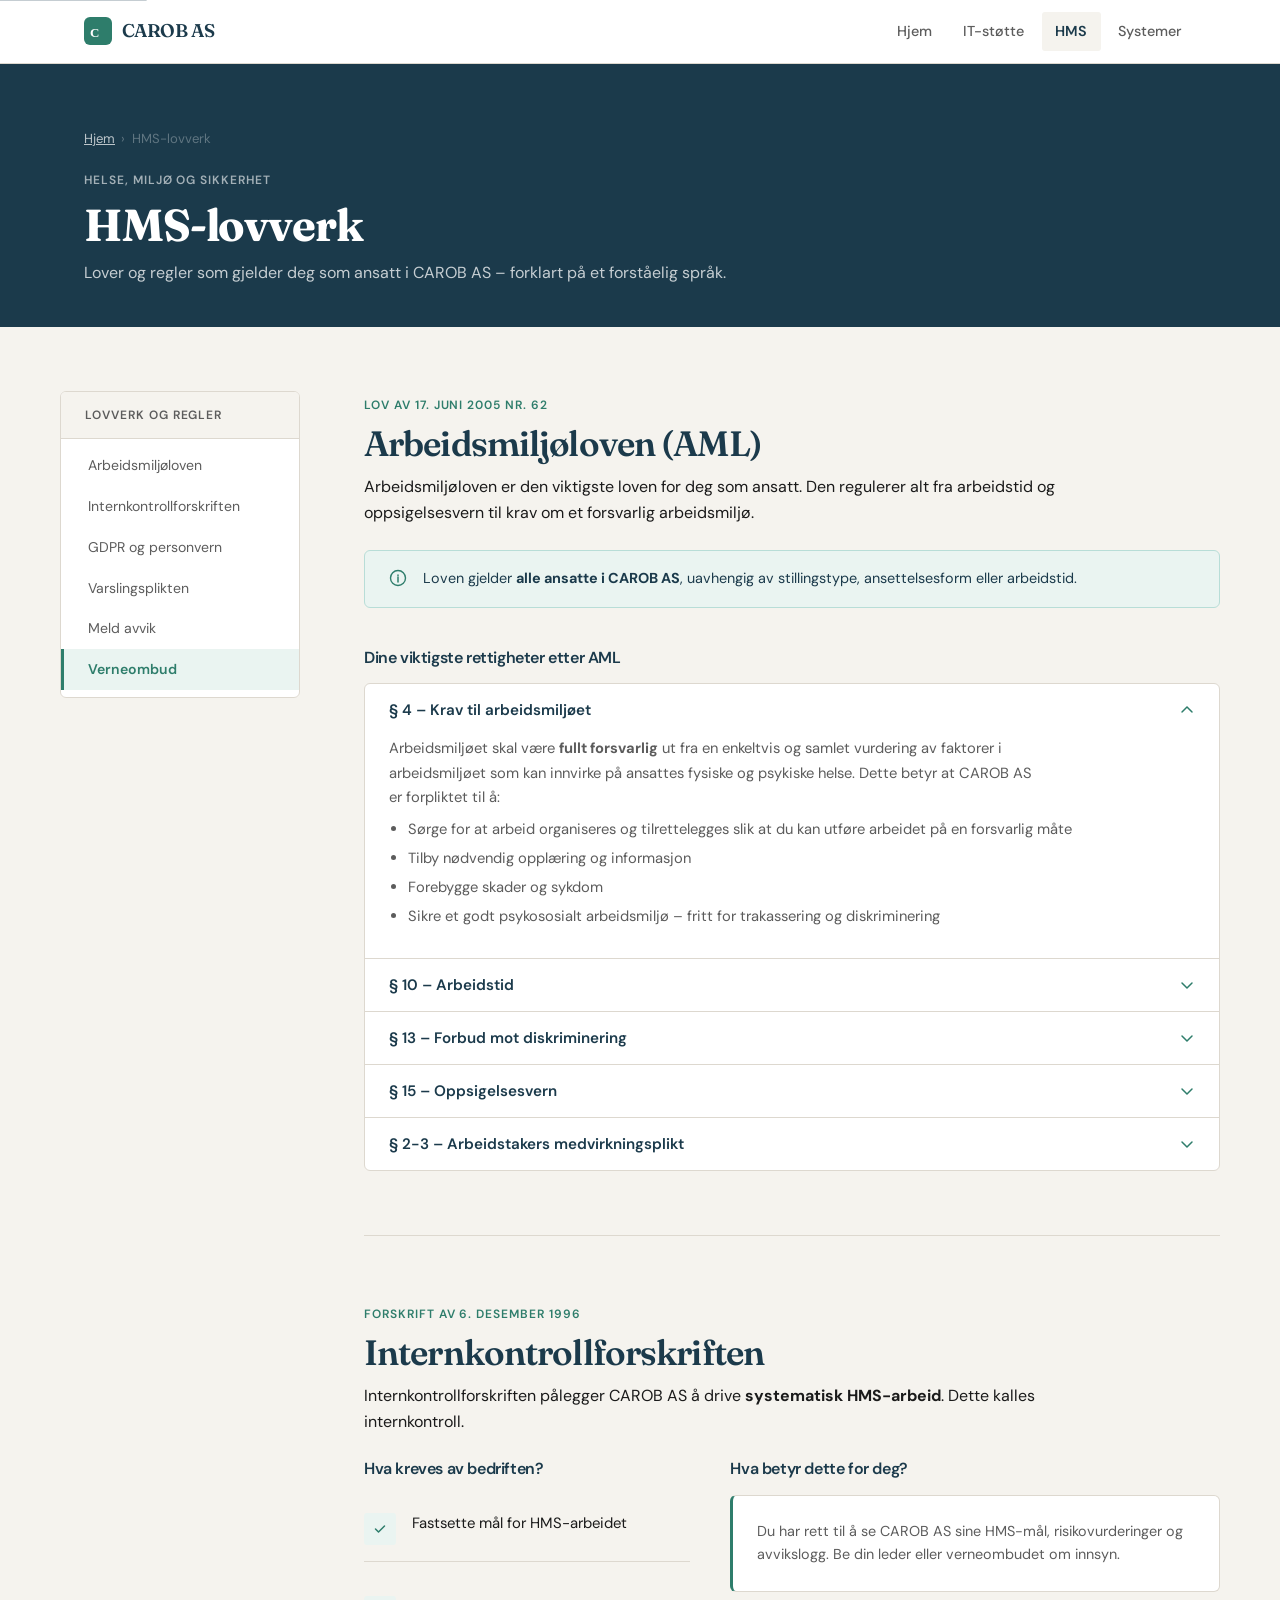
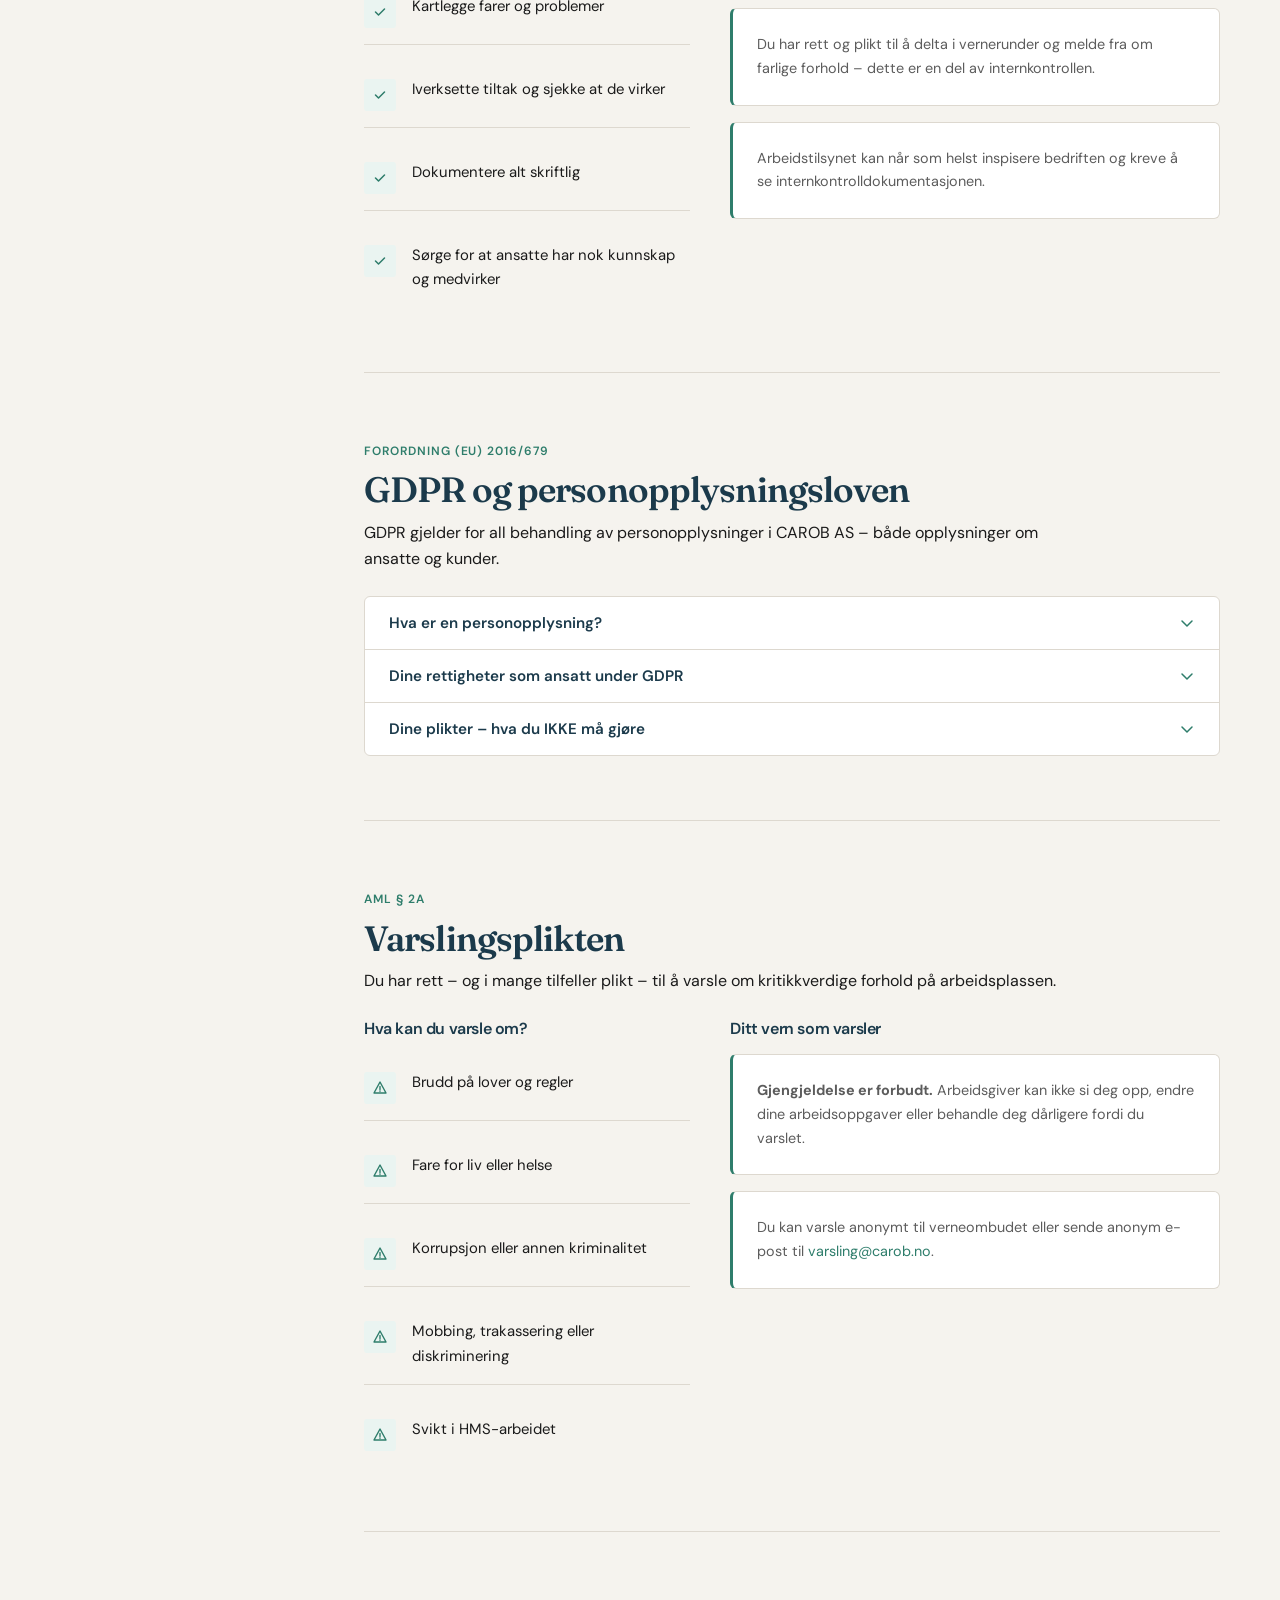
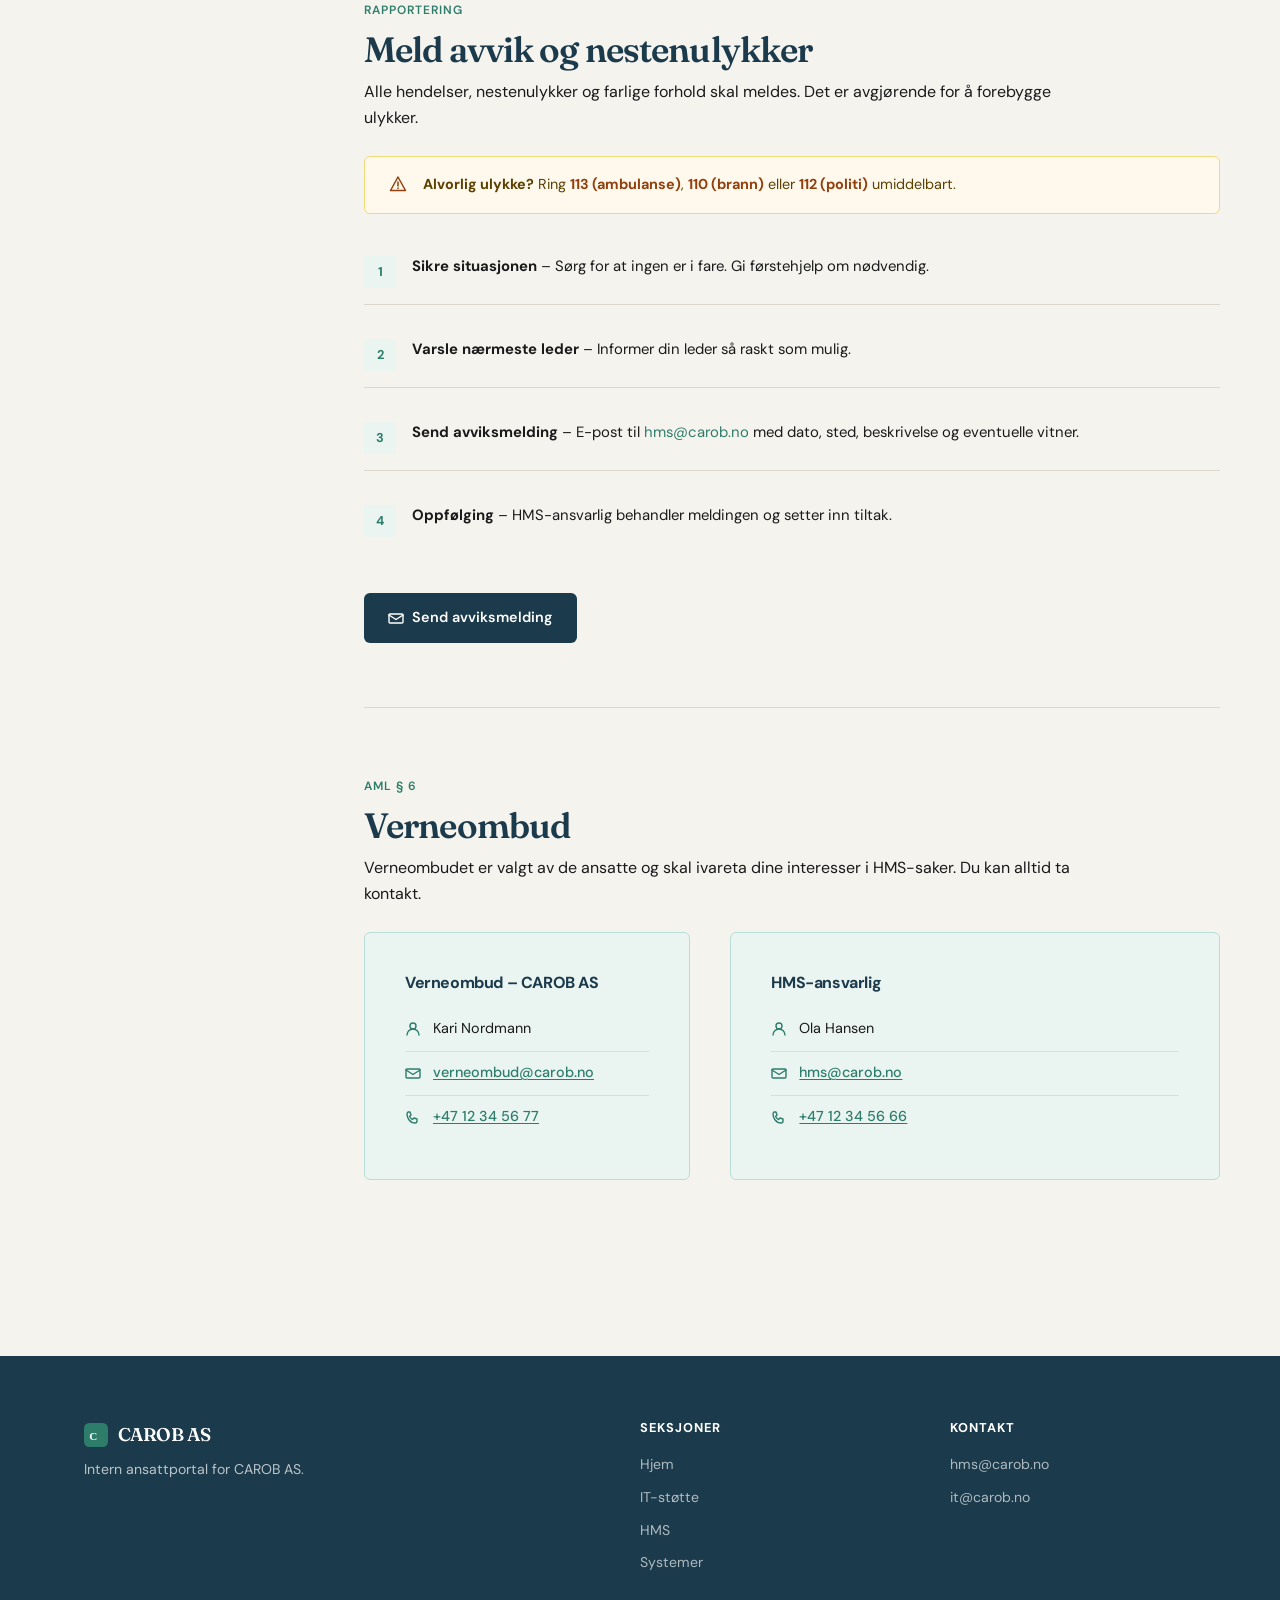
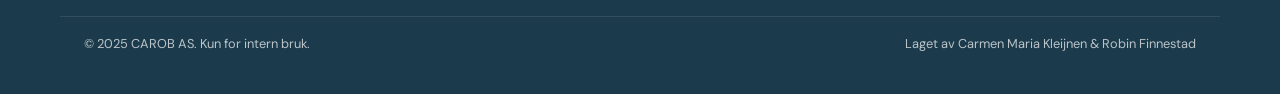
==== commit a2a8336a: "Refocus portal to CAROB AS – brukerstøtte og HMS-lovverk - Omdøpt til CAROB AS med nytt fokus på IT-" ====
--- a/hms.html
+++ b/hms.html
@@ -3,8 +3,8 @@
 <head>
   <meta charset="UTF-8" />
   <meta name="viewport" content="width=device-width, initial-scale=1.0" />
-  <meta name="description" content="HMS – helse, miljø og sikkerhet. Retningslinjer, varsling av avvik og nødprosedyrer for ansatte." />
-  <title>HMS – AnsattPortalen</title>
+  <meta name="description" content="HMS-lovverk for ansatte i CAROB AS – Arbeidsmiljøloven, internkontroll, GDPR og varsling." />
+  <title>HMS-lovverk – CAROB AS</title>
   <link rel="stylesheet" href="styles.css" />
 </head>
 <body>
@@ -13,20 +13,18 @@
 
   <nav class="site-nav" aria-label="Hovednavigasjon">
     <div class="nav-inner">
-      <a href="index.html" class="nav-logo" aria-label="AnsattPortalen – til forsiden">
+      <a href="index.html" class="nav-logo" aria-label="CAROB AS – til forsiden">
         <svg width="28" height="28" viewBox="0 0 28 28" fill="none" aria-hidden="true">
           <rect width="28" height="28" rx="6" fill="#2E7D6B"/>
-          <rect x="7" y="8" width="14" height="2.5" rx="1.25" fill="white"/>
-          <rect x="7" y="12.75" width="10" height="2.5" rx="1.25" fill="white"/>
-          <rect x="7" y="17.5" width="12" height="2.5" rx="1.25" fill="white"/>
+          <text x="6" y="20" font-family="serif" font-size="13" font-weight="700" fill="white">C</text>
         </svg>
-        AnsattPortalen
+        CAROB AS
       </a>
       <ul class="nav-links" role="list">
         <li><a href="index.html">Hjem</a></li>
         <li><a href="it-support.html">IT-støtte</a></li>
         <li><a href="hms.html" aria-current="page">HMS</a></li>
-        <li><a href="rutiner.html">Rutiner</a></li>
+        <li><a href="rutiner.html">Systemer</a></li>
       </ul>
       <button class="nav-toggle" aria-expanded="false" aria-controls="nav-links" aria-label="Åpne meny">
         <svg width="22" height="22" viewBox="0 0 22 22" fill="none" aria-hidden="true">
@@ -43,11 +41,11 @@
       <nav aria-label="Brødsmule" class="breadcrumb">
         <a href="index.html">Hjem</a>
         <span aria-hidden="true">›</span>
-        <span aria-current="page">HMS</span>
+        <span aria-current="page">HMS-lovverk</span>
       </nav>
       <span class="label">Helse, miljø og sikkerhet</span>
-      <h1>HMS</h1>
-      <p>Retningslinjer, prosedyrer og ressurser for et trygt og godt arbeidsmiljø.</p>
+      <h1>HMS-lovverk</h1>
+      <p>Lover og regler som gjelder deg som ansatt i CAROB AS – forklart på et forståelig språk.</p>
     </div>
   </header>
 
@@ -55,321 +53,359 @@
     <div class="container section">
       <div class="page-layout">
 
-        <!-- SIDEBAR -->
         <aside class="sidebar" aria-label="Innholdsfortegnelse">
           <nav class="sidebar-nav">
-            <h4>På denne siden</h4>
+            <h4>Lovverk og regler</h4>
             <ul>
-              <li><a href="#om-hms" class="active">Om HMS</a></li>
-              <li><a href="#varsling">Meld avvik</a></li>
-              <li><a href="#nodprosedyrer">Nødprosedyrer</a></li>
-              <li><a href="#arbeidsmiljo">Arbeidsmiljø</a></li>
+              <li><a href="#aml" class="active">Arbeidsmiljøloven</a></li>
+              <li><a href="#internkontroll">Internkontrollforskriften</a></li>
+              <li><a href="#gdpr">GDPR og personvern</a></li>
+              <li><a href="#varsling">Varslingsplikten</a></li>
+              <li><a href="#avvik">Meld avvik</a></li>
               <li><a href="#verneombud">Verneombud</a></li>
             </ul>
           </nav>
         </aside>
 
-        <!-- INNHOLD -->
         <div class="main-content">
 
-          <!-- OM HMS -->
-          <section id="om-hms" aria-labelledby="om-hms-heading">
-            <span class="label">Oversikt</span>
-            <h2 id="om-hms-heading">Om HMS-arbeidet</h2>
-            <p style="margin-top:0.5rem;">Bedriften er forpliktet til å sikre et trygt, sunt og inkluderende arbeidsmiljø for alle ansatte. HMS-arbeidet er forankret i internkontrollforskriften og arbeidsmiljøloven.</p>
-
-            <div class="shortcuts-grid" style="margin-top:var(--space-lg);grid-template-columns:repeat(auto-fit,minmax(200px,1fr));">
-              <div class="card card--accent">
-                <div class="shortcut-icon" style="margin-bottom:0.75rem;" aria-hidden="true">
-                  <svg width="20" height="20" viewBox="0 0 20 20" fill="none"><path d="M10 2L3 5.5v5c0 4 3 7 7 8 4-1 7-4 7-8v-5L10 2z" stroke="currentColor" stroke-width="1.6" stroke-linejoin="round"/></svg>
-                </div>
-                <h3>Trygt arbeidsmiljø</h3>
-                <p>Nulltoleranse for trakassering og diskriminering.</p>
-              </div>
-              <div class="card card--accent">
-                <div class="shortcut-icon" style="margin-bottom:0.75rem;" aria-hidden="true">
-                  <svg width="20" height="20" viewBox="0 0 20 20" fill="none"><circle cx="10" cy="10" r="8" stroke="currentColor" stroke-width="1.6"/><path d="M10 6v4.5l3 3" stroke="currentColor" stroke-width="1.6" stroke-linecap="round"/></svg>
-                </div>
-                <h3>Forebygging</h3>
-                <p>Regelmessige risikovurderinger og vernerunder.</p>
-              </div>
-              <div class="card card--accent">
-                <div class="shortcut-icon" style="margin-bottom:0.75rem;" aria-hidden="true">
-                  <svg width="20" height="20" viewBox="0 0 20 20" fill="none"><path d="M10 2v4M10 14v4M2 10h4M14 10h4" stroke="currentColor" stroke-width="1.6" stroke-linecap="round"/><circle cx="10" cy="10" r="3" stroke="currentColor" stroke-width="1.6"/></svg>
-                </div>
-                <h3>Opplæring</h3>
-                <p>Alle ansatte gjennomfører HMS-opplæring ved ansettelse.</p>
-              </div>
-            </div>
-
-            <div class="alert alert--info" style="margin-top:var(--space-lg);" role="note">
+          <!-- ARBEIDSMILJØLOVEN -->
+          <section id="aml" aria-labelledby="aml-heading">
+            <span class="label">Lov av 17. juni 2005 nr. 62</span>
+            <h2 id="aml-heading">Arbeidsmiljøloven (AML)</h2>
+            <p style="margin-top:0.5rem;margin-bottom:1.5rem;">Arbeidsmiljøloven er den viktigste loven for deg som ansatt. Den regulerer alt fra arbeidstid og oppsigelsesvern til krav om et forsvarlig arbeidsmiljø.</p>
+
+            <div class="alert alert--info" role="note" style="margin-bottom:var(--space-lg);">
               <svg width="18" height="18" viewBox="0 0 18 18" fill="none" aria-hidden="true"><circle cx="9" cy="9" r="7.5" stroke="#2E7D6B" stroke-width="1.4"/><path d="M9 8v5M9 6v.5" stroke="#2E7D6B" stroke-width="1.5" stroke-linecap="round"/></svg>
-              <div>HMS-håndboken er oppdatert <strong>7. april 2025</strong>. Alle ansatte oppfordres til å lese gjennom endringene.</div>
+              <div>Loven gjelder <strong>alle ansatte i CAROB AS</strong>, uavhengig av stillingstype, ansettelsesform eller arbeidstid.</div>
+            </div>
+
+            <h3 style="font-family:var(--font-body);font-size:1rem;margin-bottom:1rem;">Dine viktigste rettigheter etter AML</h3>
+
+            <div class="accordion" role="list">
+
+              <div class="accordion-item" role="listitem">
+                <button class="accordion-btn" aria-expanded="true" aria-controls="aml-1">
+                  § 4 – Krav til arbeidsmiljøet
+                  <svg width="16" height="16" viewBox="0 0 16 16" fill="none" aria-hidden="true"><path d="M3 6l5 5 5-5" stroke="currentColor" stroke-width="1.5" stroke-linecap="round" stroke-linejoin="round"/></svg>
+                </button>
+                <div id="aml-1" class="accordion-body open" role="region">
+                  <p>Arbeidsmiljøet skal være <strong>fullt forsvarlig</strong> ut fra en enkeltvis og samlet vurdering av faktorer i arbeidsmiljøet som kan innvirke på ansattes fysiske og psykiske helse. Dette betyr at CAROB AS er forpliktet til å:</p>
+                  <ul>
+                    <li>Sørge for at arbeid organiseres og tilrettelegges slik at du kan utføre arbeidet på en forsvarlig måte</li>
+                    <li>Tilby nødvendig opplæring og informasjon</li>
+                    <li>Forebygge skader og sykdom</li>
+                    <li>Sikre et godt psykososialt arbeidsmiljø – fritt for trakassering og diskriminering</li>
+                  </ul>
+                </div>
+              </div>
+
+              <div class="accordion-item" role="listitem">
+                <button class="accordion-btn" aria-expanded="false" aria-controls="aml-2">
+                  § 10 – Arbeidstid
+                  <svg width="16" height="16" viewBox="0 0 16 16" fill="none" aria-hidden="true"><path d="M3 6l5 5 5-5" stroke="currentColor" stroke-width="1.5" stroke-linecap="round" stroke-linejoin="round"/></svg>
+                </button>
+                <div id="aml-2" class="accordion-body" role="region">
+                  <p>Loven setter grenser for hvor mye du kan jobbe:</p>
+                  <ul>
+                    <li>Alminnelig arbeidstid: maks <strong>9 timer per dag</strong> og <strong>40 timer per uke</strong></li>
+                    <li>Med tariffavtale (som i CAROB AS): 7,5 timer per dag / 37,5 timer per uke</li>
+                    <li>Overtid: maks 10 timer per 7 dager, 25 timer per 4 sammenhengende uker, 200 timer per år</li>
+                    <li>Du har rett til minst <strong>11 timers sammenhengende hvile</strong> mellom hver arbeidsøkt</li>
+                    <li>Minst <strong>35 timers sammenhengende ukehvile</strong> per uke</li>
+                  </ul>
+                </div>
+              </div>
+
+              <div class="accordion-item" role="listitem">
+                <button class="accordion-btn" aria-expanded="false" aria-controls="aml-3">
+                  § 13 – Forbud mot diskriminering
+                  <svg width="16" height="16" viewBox="0 0 16 16" fill="none" aria-hidden="true"><path d="M3 6l5 5 5-5" stroke="currentColor" stroke-width="1.5" stroke-linecap="round" stroke-linejoin="round"/></svg>
+                </button>
+                <div id="aml-3" class="accordion-body" role="region">
+                  <p>Det er forbudt å diskriminere på grunn av:</p>
+                  <ul>
+                    <li>Politisk syn, medlemskap i arbeidstakerorganisasjon eller alder</li>
+                    <li>Kjønn, graviditet, etnisitet, religion, seksuell orientering, funksjonsnedsettelse</li>
+                  </ul>
+                  <p>Forbudet gjelder ved ansettelse, forfremmelse, lønn, opplæring og oppsigelse. Mener du at du er blitt diskriminert? Ta det opp med verneombudet eller HR.</p>
+                </div>
+              </div>
+
+              <div class="accordion-item" role="listitem">
+                <button class="accordion-btn" aria-expanded="false" aria-controls="aml-4">
+                  § 15 – Oppsigelsesvern
+                  <svg width="16" height="16" viewBox="0 0 16 16" fill="none" aria-hidden="true"><path d="M3 6l5 5 5-5" stroke="currentColor" stroke-width="1.5" stroke-linecap="round" stroke-linejoin="round"/></svg>
+                </button>
+                <div id="aml-4" class="accordion-body" role="region">
+                  <p>En oppsigelse må være <strong>saklig begrunnet</strong> i virksomhetens, arbeidsgivers eller arbeidstakers forhold. Du har krav på:</p>
+                  <ul>
+                    <li>Drøftelsesmøte før oppsigelse gis</li>
+                    <li>Skriftlig oppsigelse med begrunnelse</li>
+                    <li>Oppsigelsestid etter avtale (minimum 1 måned i prøvetid, 1–6 måneder ellers)</li>
+                    <li>Å fortsette i stillingen under forhandlinger om oppsigelsens gyldighet</li>
+                  </ul>
+                </div>
+              </div>
+
+              <div class="accordion-item" role="listitem">
+                <button class="accordion-btn" aria-expanded="false" aria-controls="aml-5">
+                  § 2-3 – Arbeidstakers medvirkningsplikt
+                  <svg width="16" height="16" viewBox="0 0 16 16" fill="none" aria-hidden="true"><path d="M3 6l5 5 5-5" stroke="currentColor" stroke-width="1.5" stroke-linecap="round" stroke-linejoin="round"/></svg>
+                </button>
+                <div id="aml-5" class="accordion-body" role="region">
+                  <p>Som ansatt har du <strong>plikt til å medvirke</strong> i HMS-arbeidet. Det betyr at du skal:</p>
+                  <ul>
+                    <li>Bruke påbudt verneutstyr og følge sikkerhetsrutiner</li>
+                    <li>Straks varsle leder, verneombud eller Arbeidstilsynet om farlige forhold</li>
+                    <li>Avbryte arbeid du mener medfører umiddelbar fare for liv eller helse</li>
+                    <li>Delta i vernerunder og HMS-tiltak</li>
+                  </ul>
+                </div>
+              </div>
+
             </div>
           </section>
 
           <hr style="border:none;border-top:1px solid var(--color-border);margin:var(--space-xl) 0;" />
 
-          <!-- VARSLING / AVVIK -->
+          <!-- INTERNKONTROLLFORSKRIFTEN -->
+          <section id="internkontroll" aria-labelledby="ik-heading">
+            <span class="label">Forskrift av 6. desember 1996</span>
+            <h2 id="ik-heading">Internkontrollforskriften</h2>
+            <p style="margin-top:0.5rem;margin-bottom:1.5rem;">Internkontrollforskriften pålegger CAROB AS å drive <strong>systematisk HMS-arbeid</strong>. Dette kalles internkontroll.</p>
+
+            <div class="content-split" style="gap:var(--space-lg);margin-bottom:var(--space-lg);">
+              <div>
+                <h3 style="font-family:var(--font-body);font-size:1rem;margin-bottom:1rem;">Hva kreves av bedriften?</h3>
+                <div class="info-list" role="list">
+                  <li role="listitem">
+                    <div class="icon" aria-hidden="true">
+                      <svg width="14" height="14" viewBox="0 0 14 14" fill="none"><path d="M2.5 7l3 3 6-6" stroke="currentColor" stroke-width="1.5" stroke-linecap="round" stroke-linejoin="round"/></svg>
+                    </div>
+                    <span>Fastsette mål for HMS-arbeidet</span>
+                  </li>
+                  <li role="listitem">
+                    <div class="icon" aria-hidden="true">
+                      <svg width="14" height="14" viewBox="0 0 14 14" fill="none"><path d="M2.5 7l3 3 6-6" stroke="currentColor" stroke-width="1.5" stroke-linecap="round" stroke-linejoin="round"/></svg>
+                    </div>
+                    <span>Kartlegge farer og problemer</span>
+                  </li>
+                  <li role="listitem">
+                    <div class="icon" aria-hidden="true">
+                      <svg width="14" height="14" viewBox="0 0 14 14" fill="none"><path d="M2.5 7l3 3 6-6" stroke="currentColor" stroke-width="1.5" stroke-linecap="round" stroke-linejoin="round"/></svg>
+                    </div>
+                    <span>Iverksette tiltak og sjekke at de virker</span>
+                  </li>
+                  <li role="listitem">
+                    <div class="icon" aria-hidden="true">
+                      <svg width="14" height="14" viewBox="0 0 14 14" fill="none"><path d="M2.5 7l3 3 6-6" stroke="currentColor" stroke-width="1.5" stroke-linecap="round" stroke-linejoin="round"/></svg>
+                    </div>
+                    <span>Dokumentere alt skriftlig</span>
+                  </li>
+                  <li role="listitem">
+                    <div class="icon" aria-hidden="true">
+                      <svg width="14" height="14" viewBox="0 0 14 14" fill="none"><path d="M2.5 7l3 3 6-6" stroke="currentColor" stroke-width="1.5" stroke-linecap="round" stroke-linejoin="round"/></svg>
+                    </div>
+                    <span>Sørge for at ansatte har nok kunnskap og medvirker</span>
+                  </li>
+                </div>
+              </div>
+
+              <div>
+                <h3 style="font-family:var(--font-body);font-size:1rem;margin-bottom:1rem;">Hva betyr dette for deg?</h3>
+                <div class="card card--accent">
+                  <p style="font-size:0.9rem;color:var(--color-muted);">Du har rett til å se CAROB AS sine HMS-mål, risikovurderinger og avvikslogg. Be din leder eller verneombudet om innsyn.</p>
+                </div>
+                <div class="card card--accent" style="margin-top:var(--space-sm);">
+                  <p style="font-size:0.9rem;color:var(--color-muted);">Du har rett og plikt til å delta i vernerunder og melde fra om farlige forhold – dette er en del av internkontrollen.</p>
+                </div>
+                <div class="card card--accent" style="margin-top:var(--space-sm);">
+                  <p style="font-size:0.9rem;color:var(--color-muted);">Arbeidstilsynet kan når som helst inspisere bedriften og kreve å se internkontrolldokumentasjonen.</p>
+                </div>
+              </div>
+            </div>
+          </section>
+
+          <hr style="border:none;border-top:1px solid var(--color-border);margin:var(--space-xl) 0;" />
+
+          <!-- GDPR -->
+          <section id="gdpr" aria-labelledby="gdpr-heading">
+            <span class="label">Forordning (EU) 2016/679</span>
+            <h2 id="gdpr-heading">GDPR og personopplysningsloven</h2>
+            <p style="margin-top:0.5rem;margin-bottom:1.5rem;">GDPR gjelder for all behandling av personopplysninger i CAROB AS – både opplysninger om ansatte og kunder.</p>
+
+            <div class="accordion" role="list">
+
+              <div class="accordion-item" role="listitem">
+                <button class="accordion-btn" aria-expanded="false" aria-controls="gdpr-1">
+                  Hva er en personopplysning?
+                  <svg width="16" height="16" viewBox="0 0 16 16" fill="none" aria-hidden="true"><path d="M3 6l5 5 5-5" stroke="currentColor" stroke-width="1.5" stroke-linecap="round" stroke-linejoin="round"/></svg>
+                </button>
+                <div id="gdpr-1" class="accordion-body" role="region">
+                  <p>En personopplysning er enhver opplysning som kan knyttes til en fysisk person. Eksempler:</p>
+                  <ul>
+                    <li>Navn, adresse, e-post, telefonnummer</li>
+                    <li>Fødselsnummer, IP-adresse, kodelokasjon</li>
+                    <li>Helseopplysninger, lønn, fagforeningsmedlemskap</li>
+                    <li>Bilder og videoopptak av identifiserbare personer</li>
+                  </ul>
+                </div>
+              </div>
+
+              <div class="accordion-item" role="listitem">
+                <button class="accordion-btn" aria-expanded="false" aria-controls="gdpr-2">
+                  Dine rettigheter som ansatt under GDPR
+                  <svg width="16" height="16" viewBox="0 0 16 16" fill="none" aria-hidden="true"><path d="M3 6l5 5 5-5" stroke="currentColor" stroke-width="1.5" stroke-linecap="round" stroke-linejoin="round"/></svg>
+                </button>
+                <div id="gdpr-2" class="accordion-body" role="region">
+                  <p>Som ansatt har du følgende rettigheter:</p>
+                  <ul>
+                    <li><strong>Rett til innsyn:</strong> Du kan be om å få se alle opplysninger CAROB AS har om deg</li>
+                    <li><strong>Rett til retting:</strong> Feil opplysninger skal rettes</li>
+                    <li><strong>Rett til sletting:</strong> Under visse omstendigheter kan du kreve sletting</li>
+                    <li><strong>Rett til å klage:</strong> Du kan klage til Datatilsynet (datatilsynet.no)</li>
+                  </ul>
+                  <p>Send forespørsler til: <a href="mailto:personvern@carob.no" style="color:var(--color-accent);">personvern@carob.no</a></p>
+                </div>
+              </div>
+
+              <div class="accordion-item" role="listitem">
+                <button class="accordion-btn" aria-expanded="false" aria-controls="gdpr-3">
+                  Dine plikter – hva du IKKE må gjøre
+                  <svg width="16" height="16" viewBox="0 0 16 16" fill="none" aria-hidden="true"><path d="M3 6l5 5 5-5" stroke="currentColor" stroke-width="1.5" stroke-linecap="round" stroke-linejoin="round"/></svg>
+                </button>
+                <div id="gdpr-3" class="accordion-body" role="region">
+                  <div class="alert alert--warning" role="alert">
+                    <svg width="18" height="18" viewBox="0 0 18 18" fill="none" aria-hidden="true"><path d="M9 2L1.5 15.5h15L9 2z" stroke="#92400E" stroke-width="1.5" stroke-linejoin="round"/><path d="M9 7v4M9 13v.5" stroke="#92400E" stroke-width="1.5" stroke-linecap="round"/></svg>
+                    <div>Brudd på GDPR kan medføre store bøter til bedriften og personlig ansvar.</div>
+                  </div>
+                  <ul style="margin-top:0.75rem;">
+                    <li>Del <strong>aldri</strong> personopplysninger om kunder eller kollegaer med uvedkommende</li>
+                    <li>Send <strong>ikke</strong> sensitive opplysninger på usikret e-post – bruk kryptert fil eller intern kanal</li>
+                    <li>Lagre <strong>ikke</strong> personopplysninger på privat PC eller USB-pinne</li>
+                    <li>Bruk <strong>ikke</strong> kundeopplysninger til andre formål enn det de er samlet inn for</li>
+                    <li>Oppdag du et <strong>sikkerhetsbrudd</strong>? Varsle IT og nærmeste leder umiddelbart</li>
+                  </ul>
+                </div>
+              </div>
+
+            </div>
+          </section>
+
+          <hr style="border:none;border-top:1px solid var(--color-border);margin:var(--space-xl) 0;" />
+
+          <!-- VARSLING -->
           <section id="varsling" aria-labelledby="varsling-heading">
+            <span class="label">AML § 2A</span>
+            <h2 id="varsling-heading">Varslingsplikten</h2>
+            <p style="margin-top:0.5rem;margin-bottom:1.5rem;">Du har rett – og i mange tilfeller plikt – til å varsle om kritikkverdige forhold på arbeidsplassen.</p>
+
+            <div class="content-split" style="gap:var(--space-lg);margin-bottom:var(--space-lg);">
+              <div>
+                <h3 style="font-family:var(--font-body);font-size:1rem;margin-bottom:1rem;">Hva kan du varsle om?</h3>
+                <div class="info-list" role="list">
+                  <li role="listitem">
+                    <div class="icon" aria-hidden="true">
+                      <svg width="14" height="14" viewBox="0 0 14 14" fill="none"><path d="M7 1L1 12h12L7 1z" stroke="currentColor" stroke-width="1.4" stroke-linejoin="round"/><path d="M7 5.5v3M7 10v.3" stroke="currentColor" stroke-width="1.4" stroke-linecap="round"/></svg>
+                    </div>
+                    <span>Brudd på lover og regler</span>
+                  </li>
+                  <li role="listitem">
+                    <div class="icon" aria-hidden="true">
+                      <svg width="14" height="14" viewBox="0 0 14 14" fill="none"><path d="M7 1L1 12h12L7 1z" stroke="currentColor" stroke-width="1.4" stroke-linejoin="round"/><path d="M7 5.5v3M7 10v.3" stroke="currentColor" stroke-width="1.4" stroke-linecap="round"/></svg>
+                    </div>
+                    <span>Fare for liv eller helse</span>
+                  </li>
+                  <li role="listitem">
+                    <div class="icon" aria-hidden="true">
+                      <svg width="14" height="14" viewBox="0 0 14 14" fill="none"><path d="M7 1L1 12h12L7 1z" stroke="currentColor" stroke-width="1.4" stroke-linejoin="round"/><path d="M7 5.5v3M7 10v.3" stroke="currentColor" stroke-width="1.4" stroke-linecap="round"/></svg>
+                    </div>
+                    <span>Korrupsjon eller annen kriminalitet</span>
+                  </li>
+                  <li role="listitem">
+                    <div class="icon" aria-hidden="true">
+                      <svg width="14" height="14" viewBox="0 0 14 14" fill="none"><path d="M7 1L1 12h12L7 1z" stroke="currentColor" stroke-width="1.4" stroke-linejoin="round"/><path d="M7 5.5v3M7 10v.3" stroke="currentColor" stroke-width="1.4" stroke-linecap="round"/></svg>
+                    </div>
+                    <span>Mobbing, trakassering eller diskriminering</span>
+                  </li>
+                  <li role="listitem">
+                    <div class="icon" aria-hidden="true">
+                      <svg width="14" height="14" viewBox="0 0 14 14" fill="none"><path d="M7 1L1 12h12L7 1z" stroke="currentColor" stroke-width="1.4" stroke-linejoin="round"/><path d="M7 5.5v3M7 10v.3" stroke="currentColor" stroke-width="1.4" stroke-linecap="round"/></svg>
+                    </div>
+                    <span>Svikt i HMS-arbeidet</span>
+                  </li>
+                </div>
+              </div>
+
+              <div>
+                <h3 style="font-family:var(--font-body);font-size:1rem;margin-bottom:1rem;">Ditt vern som varsler</h3>
+                <div class="card card--accent">
+                  <p style="font-size:0.9rem;color:var(--color-muted);"><strong>Gjengjeldelse er forbudt.</strong> Arbeidsgiver kan ikke si deg opp, endre dine arbeidsoppgaver eller behandle deg dårligere fordi du varslet.</p>
+                </div>
+                <div class="card card--accent" style="margin-top:var(--space-sm);">
+                  <p style="font-size:0.9rem;color:var(--color-muted);">Du kan varsle anonymt til verneombudet eller sende anonym e-post til <a href="mailto:varsling@carob.no" style="color:var(--color-accent);">varsling@carob.no</a>.</p>
+                </div>
+              </div>
+            </div>
+          </section>
+
+          <hr style="border:none;border-top:1px solid var(--color-border);margin:var(--space-xl) 0;" />
+
+          <!-- MELD AVVIK -->
+          <section id="avvik" aria-labelledby="avvik-heading">
             <span class="label">Rapportering</span>
-            <h2 id="varsling-heading">Meld avvik og ulykker</h2>
-            <p style="margin-top:0.5rem;margin-bottom:1.5rem;">Alle hendelser, nestenulykker og uønskede situasjoner skal meldes. Dette er avgjørende for å forbedre sikkerheten på arbeidsplassen.</p>
+            <h2 id="avvik-heading">Meld avvik og nestenulykker</h2>
+            <p style="margin-top:0.5rem;margin-bottom:1.5rem;">Alle hendelser, nestenulykker og farlige forhold skal meldes. Det er avgjørende for å forebygge ulykker.</p>
 
             <div class="alert alert--warning" role="alert" style="margin-bottom:var(--space-md);">
               <svg width="18" height="18" viewBox="0 0 18 18" fill="none" aria-hidden="true"><path d="M9 2L1.5 15.5h15L9 2z" stroke="#92400E" stroke-width="1.5" stroke-linejoin="round"/><path d="M9 7v4M9 13v.5" stroke="#92400E" stroke-width="1.5" stroke-linecap="round"/></svg>
-              <div><strong>Ved alvorlig ulykke eller fare:</strong> Ring nødnummer <a href="tel:110" style="color:#92400E;font-weight:700;">110 (brann)</a>, <a href="tel:112" style="color:#92400E;font-weight:700;">112 (politi)</a> eller <a href="tel:113" style="color:#92400E;font-weight:700;">113 (ambulanse)</a> umiddelbart.</div>
-            </div>
-
-            <h3 style="font-family:var(--font-body);font-size:1rem;margin-bottom:1rem;">Hva skal meldes?</h3>
+              <div><strong>Alvorlig ulykke?</strong> Ring <a href="tel:113" style="color:#92400E;font-weight:700;">113 (ambulanse)</a>, <a href="tel:110" style="color:#92400E;font-weight:700;">110 (brann)</a> eller <a href="tel:112" style="color:#92400E;font-weight:700;">112 (politi)</a> umiddelbart.</div>
+            </div>
+
             <div class="info-list" role="list" style="margin-bottom:var(--space-lg);">
               <li role="listitem">
-                <div class="icon" aria-hidden="true">
-                  <svg width="14" height="14" viewBox="0 0 14 14" fill="none"><path d="M7 1L1 12h12L7 1z" stroke="currentColor" stroke-width="1.4" stroke-linejoin="round"/><path d="M7 5.5v3M7 10v.3" stroke="currentColor" stroke-width="1.4" stroke-linecap="round"/></svg>
-                </div>
-                <div><strong>Arbeidsulykker</strong> – Skader som skjer på jobb eller arbeidsreise</div>
-              </li>
-              <li role="listitem">
-                <div class="icon" aria-hidden="true">
-                  <svg width="14" height="14" viewBox="0 0 14 14" fill="none"><path d="M7 1L1 12h12L7 1z" stroke="currentColor" stroke-width="1.4" stroke-linejoin="round"/><path d="M7 5.5v3M7 10v.3" stroke="currentColor" stroke-width="1.4" stroke-linecap="round"/></svg>
-                </div>
-                <div><strong>Nestenulykker</strong> – Situasjoner som kunne ført til skade</div>
-              </li>
-              <li role="listitem">
-                <div class="icon" aria-hidden="true">
-                  <svg width="14" height="14" viewBox="0 0 14 14" fill="none"><path d="M7 1L1 12h12L7 1z" stroke="currentColor" stroke-width="1.4" stroke-linejoin="round"/><path d="M7 5.5v3M7 10v.3" stroke="currentColor" stroke-width="1.4" stroke-linecap="round"/></svg>
-                </div>
-                <div><strong>Farlige forhold</strong> – Defekt utstyr, glatte gulv, dårlig belysning osv.</div>
-              </li>
-              <li role="listitem">
-                <div class="icon" aria-hidden="true">
-                  <svg width="14" height="14" viewBox="0 0 14 14" fill="none"><path d="M7 1L1 12h12L7 1z" stroke="currentColor" stroke-width="1.4" stroke-linejoin="round"/><path d="M7 5.5v3M7 10v.3" stroke="currentColor" stroke-width="1.4" stroke-linecap="round"/></svg>
-                </div>
-                <div><strong>Psykososiale problemer</strong> – Trakassering, mobbing eller konflikter</div>
-              </li>
-            </div>
-
-            <h3 style="font-family:var(--font-body);font-size:1rem;margin-bottom:1rem;">Slik melder du avvik</h3>
-            <div class="info-list" role="list">
-              <li role="listitem">
                 <div class="icon" aria-hidden="true" style="font-size:0.8rem;font-weight:700;color:var(--color-accent);">1</div>
-                <div>
-                  <strong>Sikre situasjonen</strong>
-                  <p>Sørg for at ingen er i fare. Gi førstehjelp om nødvendig.</p>
-                </div>
+                <div><strong>Sikre situasjonen</strong> – Sørg for at ingen er i fare. Gi førstehjelp om nødvendig.</div>
               </li>
               <li role="listitem">
                 <div class="icon" aria-hidden="true" style="font-size:0.8rem;font-weight:700;color:var(--color-accent);">2</div>
-                <div>
-                  <strong>Varsle nærmeste leder</strong>
-                  <p>Informer din leder om hendelsen så raskt som mulig.</p>
-                </div>
+                <div><strong>Varsle nærmeste leder</strong> – Informer din leder så raskt som mulig.</div>
               </li>
               <li role="listitem">
                 <div class="icon" aria-hidden="true" style="font-size:0.8rem;font-weight:700;color:var(--color-accent);">3</div>
-                <div>
-                  <strong>Fyll ut avviksskjema</strong>
-                  <p>Send skjema til <a href="mailto:hms@bedrift.no" style="color:var(--color-accent);text-decoration:underline;">hms@bedrift.no</a> med dato, sted, beskrivelse og eventuelle vitner.</p>
-                </div>
+                <div><strong>Send avviksmelding</strong> – E-post til <a href="mailto:hms@carob.no" style="color:var(--color-accent);">hms@carob.no</a> med dato, sted, beskrivelse og eventuelle vitner.</div>
               </li>
               <li role="listitem">
                 <div class="icon" aria-hidden="true" style="font-size:0.8rem;font-weight:700;color:var(--color-accent);">4</div>
-                <div>
-                  <strong>Oppfølging</strong>
-                  <p>HMS-ansvarlig behandler meldingen og følger opp med tiltak.</p>
-                </div>
+                <div><strong>Oppfølging</strong> – HMS-ansvarlig behandler meldingen og setter inn tiltak.</div>
               </li>
             </div>
 
-            <div style="margin-top:var(--space-md);">
-              <a href="mailto:hms@bedrift.no?subject=Avviksmelding" class="btn btn--primary">
-                <svg width="16" height="16" viewBox="0 0 16 16" fill="none" aria-hidden="true"><path d="M2 4h12a1 1 0 0 1 1 1v7a1 1 0 0 1-1 1H2a1 1 0 0 1-1-1V5a1 1 0 0 1 1-1z" stroke="white" stroke-width="1.4"/><path d="M1 5l7 4.5L15 5" stroke="white" stroke-width="1.4" stroke-linecap="round"/></svg>
-                Send avviksmelding
-              </a>
-            </div>
-          </section>
-
-          <hr style="border:none;border-top:1px solid var(--color-border);margin:var(--space-xl) 0;" />
-
-          <!-- NØDPROSEDYRER -->
-          <section id="nodprosedyrer" aria-labelledby="nod-heading">
-            <span class="label">Beredskap</span>
-            <h2 id="nod-heading">Nødprosedyrer</h2>
-            <p style="margin-top:0.5rem;margin-bottom:1.5rem;">Gjør deg kjent med disse prosedyrene. Det kan redde liv.</p>
-
-            <div class="shortcuts-grid" style="grid-template-columns:repeat(auto-fit,minmax(220px,1fr));margin-bottom:var(--space-lg);">
-
-              <div class="card" style="border-left:3px solid #B91C1C;">
-                <h3 style="color:#B91C1C;">
-                  <svg width="16" height="16" viewBox="0 0 16 16" fill="none" style="display:inline;vertical-align:-2px;margin-right:6px;" aria-hidden="true"><path d="M8 1L1 14h14L8 1z" stroke="#B91C1C" stroke-width="1.5" stroke-linejoin="round"/><path d="M8 6v4M8 12v.3" stroke="#B91C1C" stroke-width="1.5" stroke-linecap="round"/></svg>
-                  Brann
-                </h3>
-                <ul style="padding-left:1.2rem;list-style:disc;font-size:0.88rem;color:var(--color-muted);margin-top:0.5rem;">
-                  <li>Trykk på brannalarm</li>
-                  <li>Forlat bygget via nærmeste nødutgang</li>
-                  <li>Gå til møteplass ved flaggstangen</li>
-                  <li>Ring 110 – ikke gå tilbake</li>
-                </ul>
-              </div>
-
-              <div class="card" style="border-left:3px solid #D97706;">
-                <h3 style="color:#D97706;">
-                  <svg width="16" height="16" viewBox="0 0 16 16" fill="none" style="display:inline;vertical-align:-2px;margin-right:6px;" aria-hidden="true"><path d="M8 2a3 3 0 0 0-3 3c0 2.5 3 6 3 6s3-3.5 3-6a3 3 0 0 0-3-3z" stroke="#D97706" stroke-width="1.4"/><circle cx="8" cy="5" r="1" fill="#D97706"/></svg>
-                  Førstehjelp
-                </h3>
-                <ul style="padding-left:1.2rem;list-style:disc;font-size:0.88rem;color:var(--color-muted);margin-top:0.5rem;">
-                  <li>Hjertestarter: resepsjon og 2. etg.</li>
-                  <li>Førstehjelpsskap: hvert etasjeplan</li>
-                  <li>Ring 113 ved alvorlig skade</li>
-                  <li>Kontakt verneombud</li>
-                </ul>
-              </div>
-
-              <div class="card" style="border-left:3px solid #1D4ED8;">
-                <h3 style="color:#1D4ED8;">
-                  <svg width="16" height="16" viewBox="0 0 16 16" fill="none" style="display:inline;vertical-align:-2px;margin-right:6px;" aria-hidden="true"><circle cx="8" cy="8" r="6.5" stroke="#1D4ED8" stroke-width="1.4"/><path d="M8 5v3.5l2 2" stroke="#1D4ED8" stroke-width="1.4" stroke-linecap="round"/></svg>
-                  Evakuering
-                </h3>
-                <ul style="padding-left:1.2rem;list-style:disc;font-size:0.88rem;color:var(--color-muted);margin-top:0.5rem;">
-                  <li>Følg evakueringsleder for etasjen</li>
-                  <li>Ikke bruk heis</li>
-                  <li>Hjelp kollegaer med nedsatt mobilitet</li>
-                  <li>Møt opp på samlingspunkt</li>
-                </ul>
-              </div>
-
-            </div>
-
-            <div class="table-wrap">
-              <table>
-                <caption style="text-align:left;font-size:0.85rem;font-weight:600;color:var(--color-primary);margin-bottom:0.5rem;caption-side:top;">Viktige nødnumre</caption>
-                <thead>
-                  <tr>
-                    <th scope="col">Tjeneste</th>
-                    <th scope="col">Nummer</th>
-                    <th scope="col">Når?</th>
-                  </tr>
-                </thead>
-                <tbody>
-                  <tr>
-                    <td>Brann</td>
-                    <td><a href="tel:110" style="color:var(--color-accent);font-weight:600;">110</a></td>
-                    <td>Brann, eksplosjoner</td>
-                  </tr>
-                  <tr>
-                    <td>Politi</td>
-                    <td><a href="tel:112" style="color:var(--color-accent);font-weight:600;">112</a></td>
-                    <td>Trusler, kriminelle hendelser</td>
-                  </tr>
-                  <tr>
-                    <td>Ambulanse</td>
-                    <td><a href="tel:113" style="color:var(--color-accent);font-weight:600;">113</a></td>
-                    <td>Personskader, akutt sykdom</td>
-                  </tr>
-                  <tr>
-                    <td>Bedriftslege</td>
-                    <td><a href="tel:+4712345699" style="color:var(--color-accent);font-weight:600;">+47 12 34 56 99</a></td>
-                    <td>Helserelaterte spørsmål</td>
-                  </tr>
-                  <tr>
-                    <td>Vakt/sikkerhet</td>
-                    <td><a href="tel:+4712345688" style="color:var(--color-accent);font-weight:600;">+47 12 34 56 88</a></td>
-                    <td>Uønskede hendelser i bygget</td>
-                  </tr>
-                </tbody>
-              </table>
-            </div>
-          </section>
-
-          <hr style="border:none;border-top:1px solid var(--color-border);margin:var(--space-xl) 0;" />
-
-          <!-- ARBEIDSMILJØ -->
-          <section id="arbeidsmiljo" aria-labelledby="arbeidsmiljo-heading">
-            <span class="label">Trivsel</span>
-            <h2 id="arbeidsmiljo-heading">Arbeidsmiljø og trivsel</h2>
-            <p style="margin-top:0.5rem;margin-bottom:1.5rem;">Et godt psykososialt arbeidsmiljø er like viktig som fysisk sikkerhet.</p>
-
-            <div class="accordion" role="list">
-
-              <div class="accordion-item" role="listitem">
-                <button class="accordion-btn" aria-expanded="false" aria-controls="am-1">
-                  Retningslinjer mot trakassering og mobbing
-                  <svg width="16" height="16" viewBox="0 0 16 16" fill="none" aria-hidden="true"><path d="M3 6l5 5 5-5" stroke="currentColor" stroke-width="1.5" stroke-linecap="round" stroke-linejoin="round"/></svg>
-                </button>
-                <div id="am-1" class="accordion-body" role="region">
-                  <p>Bedriften har nulltoleranse for trakassering, mobbing og diskriminering. Alle ansatte har rett til et arbeidsmiljø fritt for slike hendelser.</p>
-                  <ul>
-                    <li>Meld fra til nærmeste leder eller verneombudet</li>
-                    <li>Anonyme meldinger kan sendes til <a href="mailto:hms@bedrift.no" style="color:var(--color-accent);">hms@bedrift.no</a></li>
-                    <li>Alle meldinger behandles konfidensielt</li>
-                  </ul>
-                </div>
-              </div>
-
-              <div class="accordion-item" role="listitem">
-                <button class="accordion-btn" aria-expanded="false" aria-controls="am-2">
-                  Ergonomi og tilrettelegging av arbeidsplassen
-                  <svg width="16" height="16" viewBox="0 0 16 16" fill="none" aria-hidden="true"><path d="M3 6l5 5 5-5" stroke="currentColor" stroke-width="1.5" stroke-linecap="round" stroke-linejoin="round"/></svg>
-                </button>
-                <div id="am-2" class="accordion-body" role="region">
-                  <p>Alle ansatte har krav på en ergonomisk tilrettelagt arbeidsplass. Dette inkluderer:</p>
-                  <ul>
-                    <li>Justerbar stol og skrivebord (hev/senk)</li>
-                    <li>Ekstern skjerm og tastatur ved behov</li>
-                    <li>Riktig plassering av skjerm (øyenhøyde)</li>
-                    <li>Ta regelmessige pauser fra skjermarbeid</li>
-                  </ul>
-                  <p>Kontakt HR for å be om tilrettelegging: <a href="mailto:hr@bedrift.no" style="color:var(--color-accent);">hr@bedrift.no</a></p>
-                </div>
-              </div>
-
-              <div class="accordion-item" role="listitem">
-                <button class="accordion-btn" aria-expanded="false" aria-controls="am-3">
-                  Sykefravær og oppfølging
-                  <svg width="16" height="16" viewBox="0 0 16 16" fill="none" aria-hidden="true"><path d="M3 6l5 5 5-5" stroke="currentColor" stroke-width="1.5" stroke-linecap="round" stroke-linejoin="round"/></svg>
-                </button>
-                <div id="am-3" class="accordion-body" role="region">
-                  <p>Ved sykdom skal du melde fra til nærmeste leder <strong>første fraværsdag</strong> innen kl. 09:00.</p>
-                  <ul>
-                    <li>Egenmelding kan brukes i inntil 3 sammenhengende dager</li>
-                    <li>Etter 3 dager kreves sykemelding fra lege</li>
-                    <li>Ved langvarig sykdom følger HR opp med tilrettelegging</li>
-                  </ul>
-                </div>
-              </div>
-
-              <div class="accordion-item" role="listitem">
-                <button class="accordion-btn" aria-expanded="false" aria-controls="am-4">
-                  Medarbeidersamtale og HMS-runder
-                  <svg width="16" height="16" viewBox="0 0 16 16" fill="none" aria-hidden="true"><path d="M3 6l5 5 5-5" stroke="currentColor" stroke-width="1.5" stroke-linecap="round" stroke-linejoin="round"/></svg>
-                </button>
-                <div id="am-4" class="accordion-body" role="region">
-                  <p>Alle ansatte gjennomfører <strong>årlig medarbeidersamtale</strong> med sin nærmeste leder. HMS-runder gjennomføres hvert halvår i alle avdelinger.</p>
-                  <p>Har du innspill til arbeidsmiljøet? Ta det opp med verneombudet eller send en e-post til HMS-ansvarlig.</p>
-                </div>
-              </div>
-
-            </div>
+            <a href="mailto:hms@carob.no?subject=Avviksmelding" class="btn btn--primary">
+              <svg width="16" height="16" viewBox="0 0 16 16" fill="none" aria-hidden="true"><path d="M2 4h12a1 1 0 0 1 1 1v7a1 1 0 0 1-1 1H2a1 1 0 0 1-1-1V5a1 1 0 0 1 1-1z" stroke="white" stroke-width="1.4"/><path d="M1 5l7 4.5L15 5" stroke="white" stroke-width="1.4" stroke-linecap="round"/></svg>
+              Send avviksmelding
+            </a>
           </section>
 
           <hr style="border:none;border-top:1px solid var(--color-border);margin:var(--space-xl) 0;" />
 
           <!-- VERNEOMBUD -->
           <section id="verneombud" aria-labelledby="verneombud-heading">
-            <span class="label">Kontakt</span>
-            <h2 id="verneombud-heading">Verneombud og HMS-ansvarlig</h2>
-            <p style="margin-top:0.5rem;margin-bottom:1.5rem;">Verneombudet representerer de ansatte i HMS-saker og er din kontaktperson for arbeidsmiljøspørsmål.</p>
+            <span class="label">AML § 6</span>
+            <h2 id="verneombud-heading">Verneombud</h2>
+            <p style="margin-top:0.5rem;margin-bottom:1.5rem;">Verneombudet er valgt av de ansatte og skal ivareta dine interesser i HMS-saker. Du kan alltid ta kontakt.</p>
 
             <div class="content-split" style="gap:var(--space-lg);">
               <div class="contact-box">
-                <h3>Verneombud</h3>
+                <h3>Verneombud – CAROB AS</h3>
                 <div class="contact-row">
                   <svg width="16" height="16" viewBox="0 0 16 16" fill="none" aria-hidden="true"><circle cx="8" cy="5" r="3" stroke="currentColor" stroke-width="1.4"/><path d="M2 14c0-3.3 2.7-6 6-6s6 2.7 6 6" stroke="currentColor" stroke-width="1.4" stroke-linecap="round"/></svg>
                   <span>Kari Nordmann</span>
                 </div>
                 <div class="contact-row">
                   <svg width="16" height="16" viewBox="0 0 16 16" fill="none" aria-hidden="true"><path d="M2 4h12a1 1 0 0 1 1 1v7a1 1 0 0 1-1 1H2a1 1 0 0 1-1-1V5a1 1 0 0 1 1-1z" stroke="currentColor" stroke-width="1.4"/><path d="M1 5l7 4.5L15 5" stroke="currentColor" stroke-width="1.4" stroke-linecap="round"/></svg>
-                  <span><a href="mailto:verneombud@bedrift.no">verneombud@bedrift.no</a></span>
+                  <span><a href="mailto:verneombud@carob.no">verneombud@carob.no</a></span>
                 </div>
                 <div class="contact-row">
                   <svg width="16" height="16" viewBox="0 0 16 16" fill="none" aria-hidden="true"><path d="M3 3h2l1 3-1.5 1.5a9 9 0 0 0 3 3L9 9l3 1v2c0 1-1 2-2 2C5 14 2 9 2 5c0-1 1-2 1-2z" stroke="currentColor" stroke-width="1.4" stroke-linejoin="round"/></svg>
@@ -385,7 +421,7 @@
                 </div>
                 <div class="contact-row">
                   <svg width="16" height="16" viewBox="0 0 16 16" fill="none" aria-hidden="true"><path d="M2 4h12a1 1 0 0 1 1 1v7a1 1 0 0 1-1 1H2a1 1 0 0 1-1-1V5a1 1 0 0 1 1-1z" stroke="currentColor" stroke-width="1.4"/><path d="M1 5l7 4.5L15 5" stroke="currentColor" stroke-width="1.4" stroke-linecap="round"/></svg>
-                  <span><a href="mailto:hms@bedrift.no">hms@bedrift.no</a></span>
+                  <span><a href="mailto:hms@carob.no">hms@carob.no</a></span>
                 </div>
                 <div class="contact-row">
                   <svg width="16" height="16" viewBox="0 0 16 16" fill="none" aria-hidden="true"><path d="M3 3h2l1 3-1.5 1.5a9 9 0 0 0 3 3L9 9l3 1v2c0 1-1 2-2 2C5 14 2 9 2 5c0-1 1-2 1-2z" stroke="currentColor" stroke-width="1.4" stroke-linejoin="round"/></svg>
@@ -403,11 +439,11 @@
   <footer class="site-footer" role="contentinfo">
     <div class="footer-inner">
       <div class="footer-brand">
-        <a href="index.html" class="nav-logo" style="color:#fff;" aria-label="AnsattPortalen forsiden">
-          <svg width="24" height="24" viewBox="0 0 28 28" fill="none" aria-hidden="true"><rect width="28" height="28" rx="6" fill="#2E7D6B"/><rect x="7" y="8" width="14" height="2.5" rx="1.25" fill="white"/><rect x="7" y="12.75" width="10" height="2.5" rx="1.25" fill="white"/><rect x="7" y="17.5" width="12" height="2.5" rx="1.25" fill="white"/></svg>
-          AnsattPortalen
+        <a href="index.html" class="nav-logo" style="color:#fff;" aria-label="CAROB AS forsiden">
+          <svg width="24" height="24" viewBox="0 0 28 28" fill="none" aria-hidden="true"><rect width="28" height="28" rx="6" fill="#2E7D6B"/><text x="6" y="20" font-family="serif" font-size="13" font-weight="700" fill="white">C</text></svg>
+          CAROB AS
         </a>
-        <p>Intern ressursnettside for ansatte.</p>
+        <p>Intern ansattportal for CAROB AS.</p>
       </div>
       <div class="footer-col">
         <h4>Seksjoner</h4>
@@ -415,25 +451,24 @@
           <li><a href="index.html">Hjem</a></li>
           <li><a href="it-support.html">IT-støtte</a></li>
           <li><a href="hms.html">HMS</a></li>
-          <li><a href="rutiner.html">Rutiner</a></li>
+          <li><a href="rutiner.html">Systemer</a></li>
         </ul>
       </div>
       <div class="footer-col">
         <h4>Kontakt</h4>
         <ul>
-          <li><a href="mailto:hms@bedrift.no">hms@bedrift.no</a></li>
-          <li><a href="mailto:it@bedrift.no">it@bedrift.no</a></li>
+          <li><a href="mailto:hms@carob.no">hms@carob.no</a></li>
+          <li><a href="mailto:it@carob.no">it@carob.no</a></li>
         </ul>
       </div>
     </div>
     <div class="footer-bottom">
-      <span>© 2025 AnsattPortalen. Kun for intern bruk.</span>
+      <span>© 2025 CAROB AS. Kun for intern bruk.</span>
       <span>Laget av Carmen Maria Kleijnen &amp; Robin Finnestad</span>
     </div>
   </footer>
 
   <style>.sr-only{position:absolute;width:1px;height:1px;padding:0;margin:-1px;overflow:hidden;clip:rect(0,0,0,0);white-space:nowrap;border:0}</style>
-
   <script>
     const toggle = document.querySelector('.nav-toggle');
     const navLinks = document.querySelector('.nav-links');
@@ -441,7 +476,6 @@
       const open = navLinks.classList.toggle('open');
       toggle.setAttribute('aria-expanded', open);
     });
-
     document.querySelectorAll('.accordion-btn').forEach(btn => {
       btn.addEventListener('click', () => {
         const expanded = btn.getAttribute('aria-expanded') === 'true';
@@ -455,7 +489,6 @@
         }
       });
     });
-
     const sections = document.querySelectorAll('section[id]');
     const sidebarLinks = document.querySelectorAll('.sidebar-nav a');
     const observer = new IntersectionObserver(entries => {
@@ -469,6 +502,5 @@
     }, { rootMargin: '-30% 0px -60% 0px' });
     sections.forEach(s => observer.observe(s));
   </script>
-
 </body>
 </html>
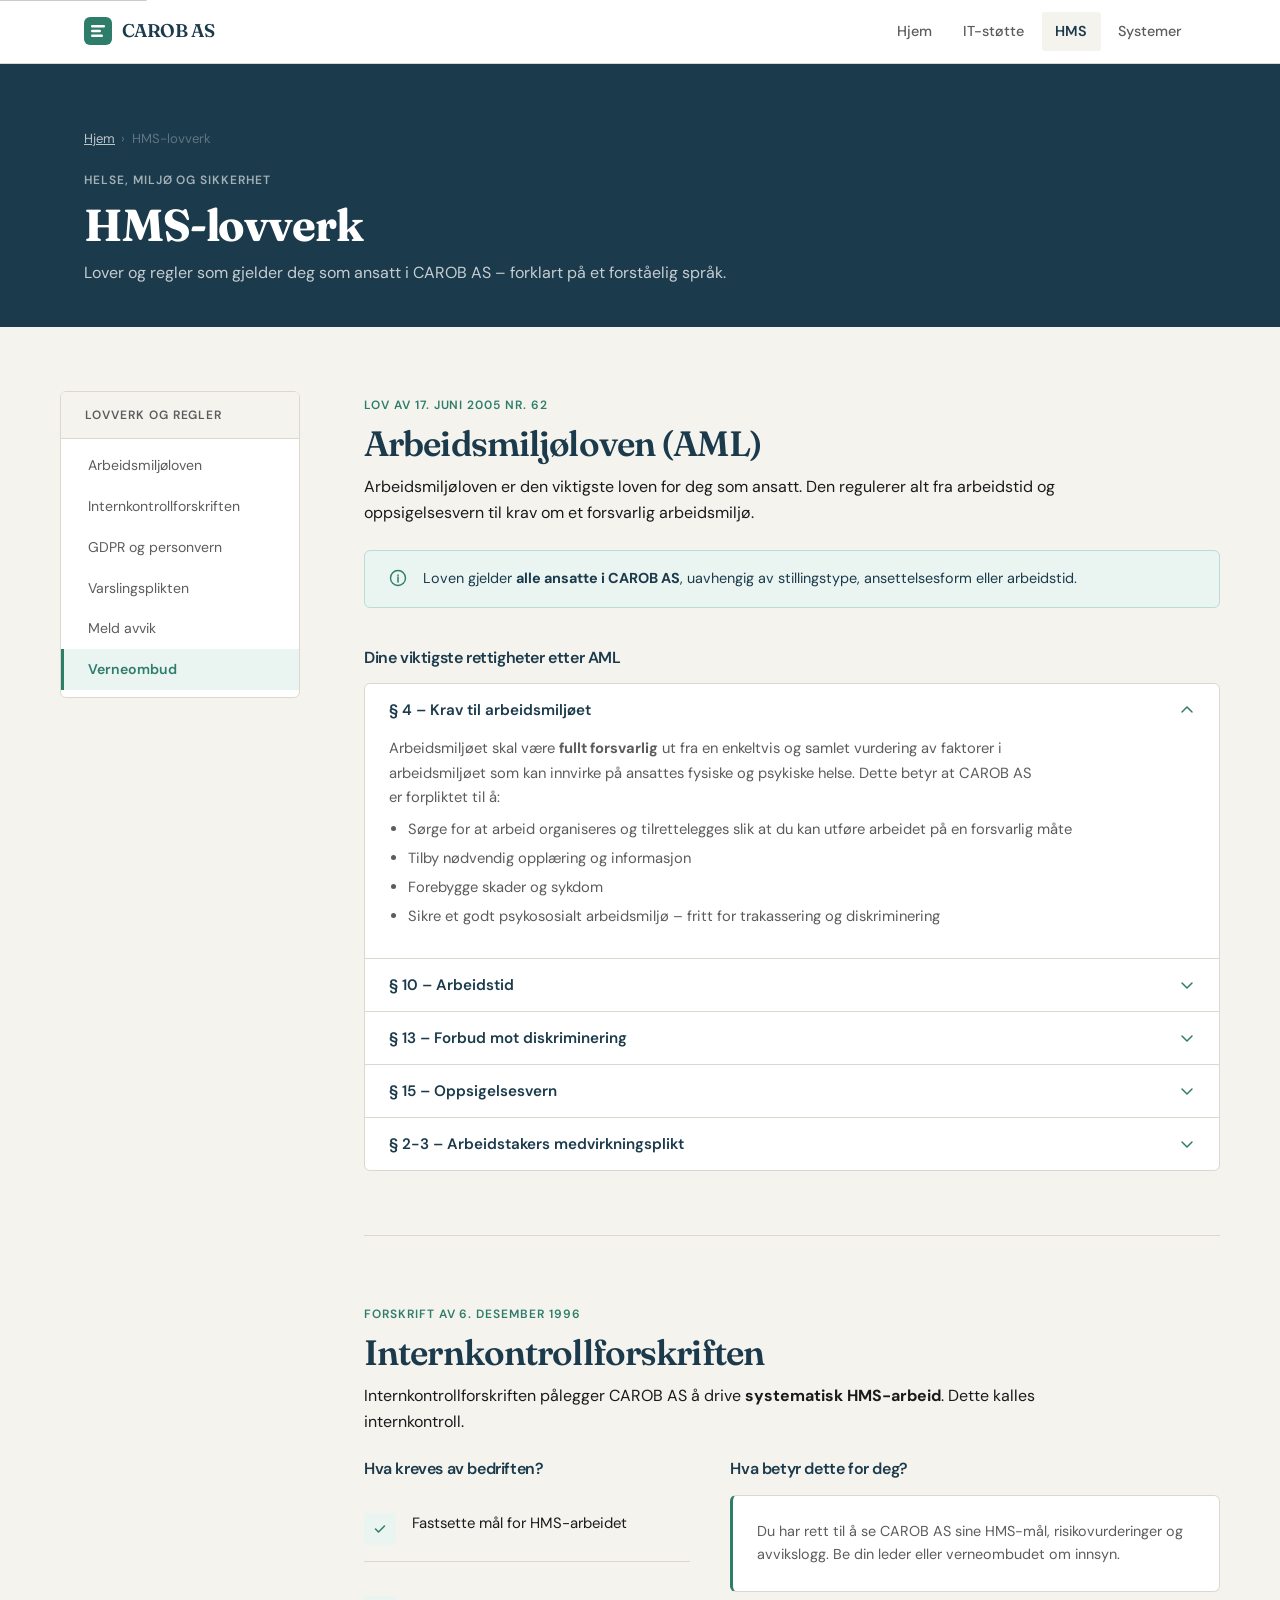
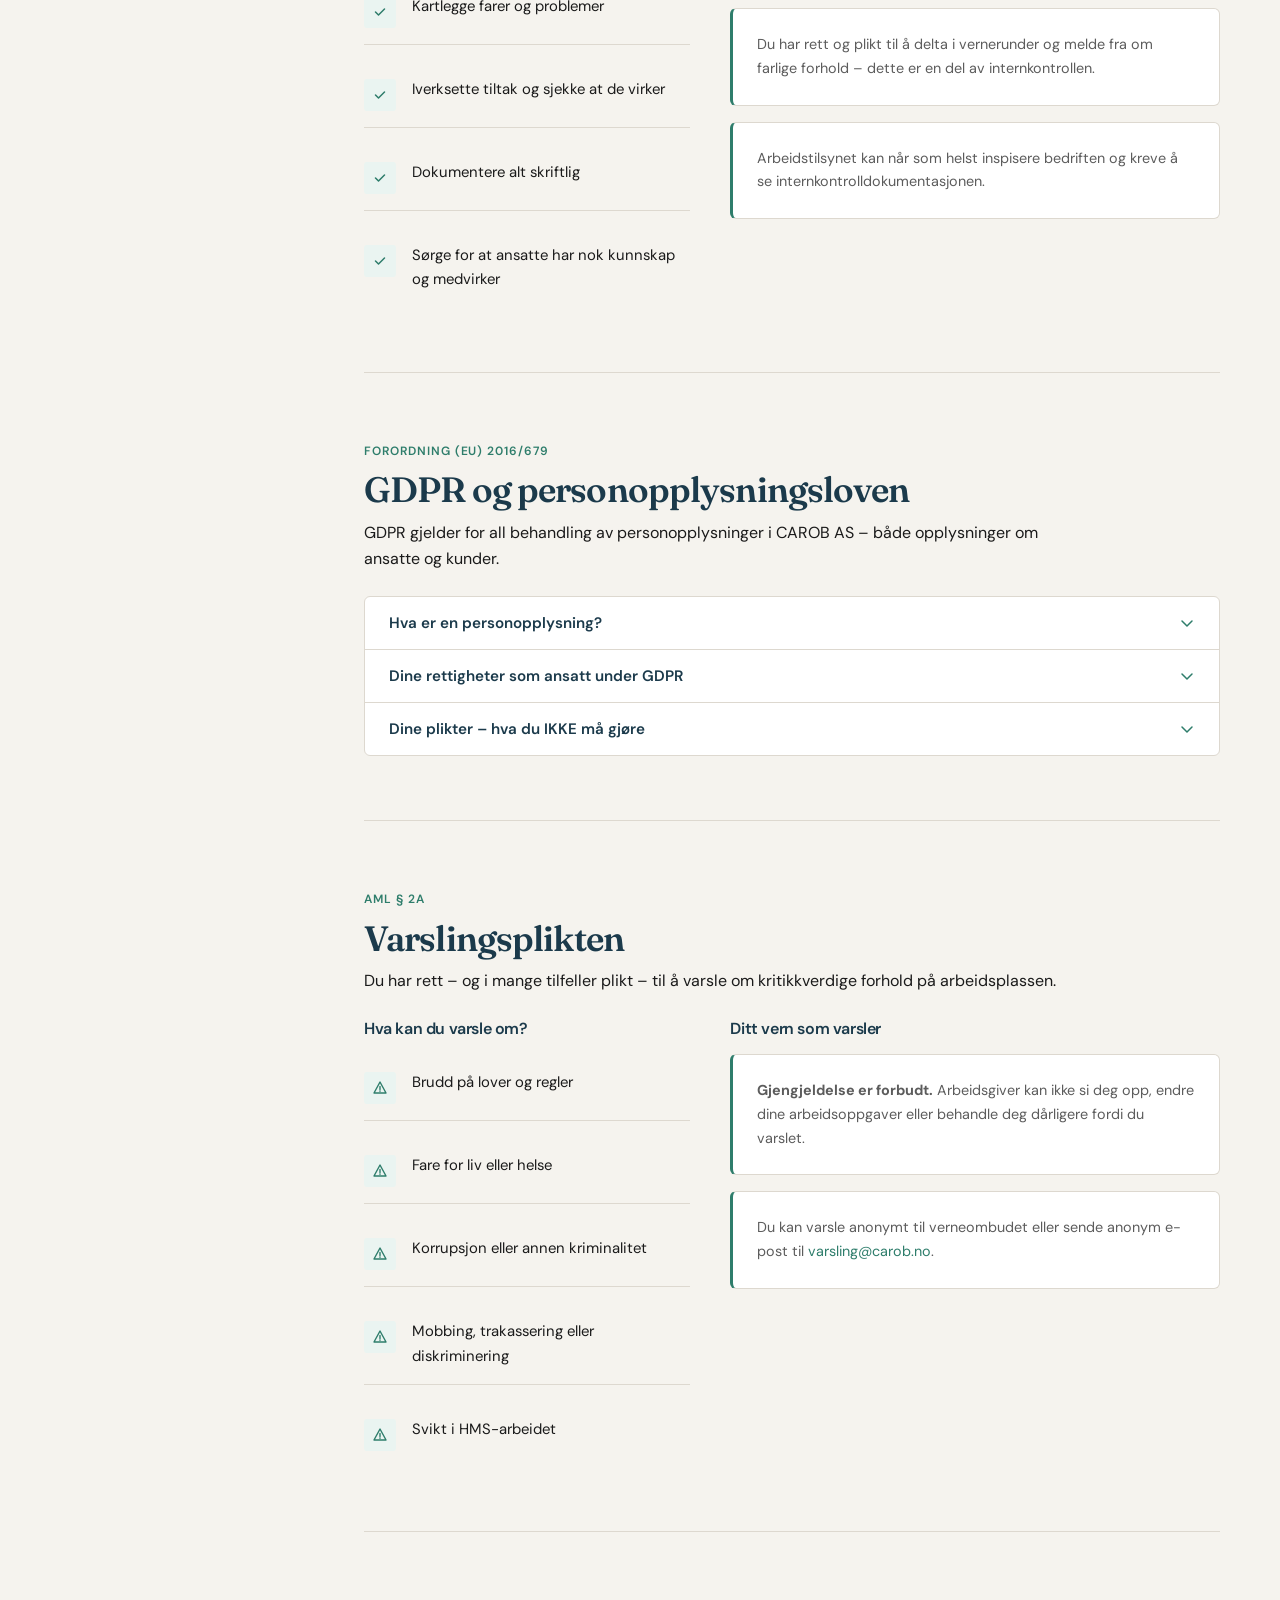
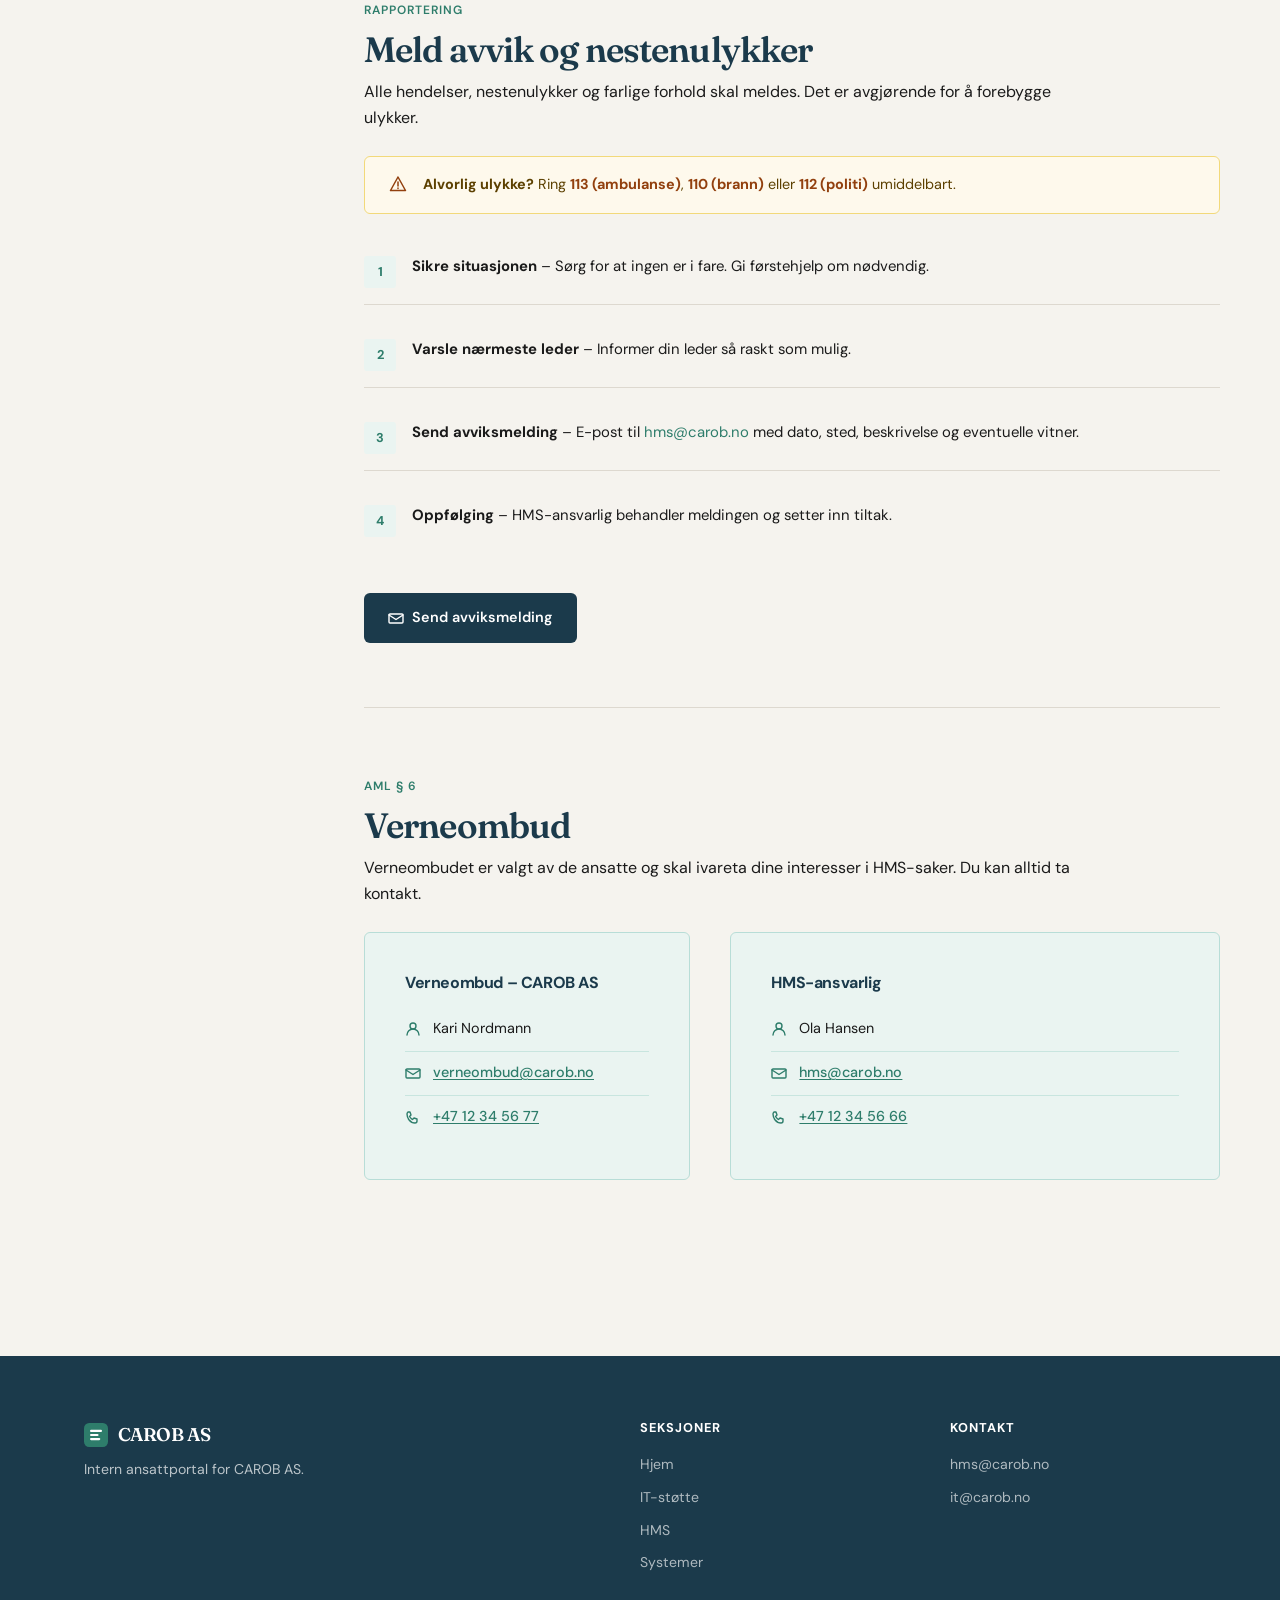
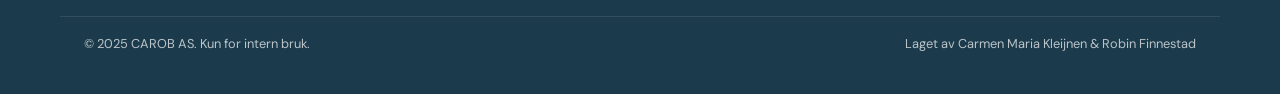
==== commit 952098aa: "Fix logo, headline and add PC/mobile content - Tilbake til 3-linjer-logo i alle sider - Forsideovers" ====
--- a/hms.html
+++ b/hms.html
@@ -16,7 +16,7 @@
       <a href="index.html" class="nav-logo" aria-label="CAROB AS – til forsiden">
         <svg width="28" height="28" viewBox="0 0 28 28" fill="none" aria-hidden="true">
           <rect width="28" height="28" rx="6" fill="#2E7D6B"/>
-          <text x="6" y="20" font-family="serif" font-size="13" font-weight="700" fill="white">C</text>
+          <rect x="7" y="8" width="14" height="2.5" rx="1.25" fill="white"/><rect x="7" y="12.75" width="10" height="2.5" rx="1.25" fill="white"/><rect x="7" y="17.5" width="12" height="2.5" rx="1.25" fill="white"/>
         </svg>
         CAROB AS
       </a>
@@ -440,7 +440,7 @@
     <div class="footer-inner">
       <div class="footer-brand">
         <a href="index.html" class="nav-logo" style="color:#fff;" aria-label="CAROB AS forsiden">
-          <svg width="24" height="24" viewBox="0 0 28 28" fill="none" aria-hidden="true"><rect width="28" height="28" rx="6" fill="#2E7D6B"/><text x="6" y="20" font-family="serif" font-size="13" font-weight="700" fill="white">C</text></svg>
+          <svg width="24" height="24" viewBox="0 0 28 28" fill="none" aria-hidden="true"><rect width="28" height="28" rx="6" fill="#2E7D6B"/><rect x="7" y="8" width="14" height="2.5" rx="1.25" fill="white"/><rect x="7" y="12.75" width="10" height="2.5" rx="1.25" fill="white"/><rect x="7" y="17.5" width="12" height="2.5" rx="1.25" fill="white"/></svg>
           CAROB AS
         </a>
         <p>Intern ansattportal for CAROB AS.</p>
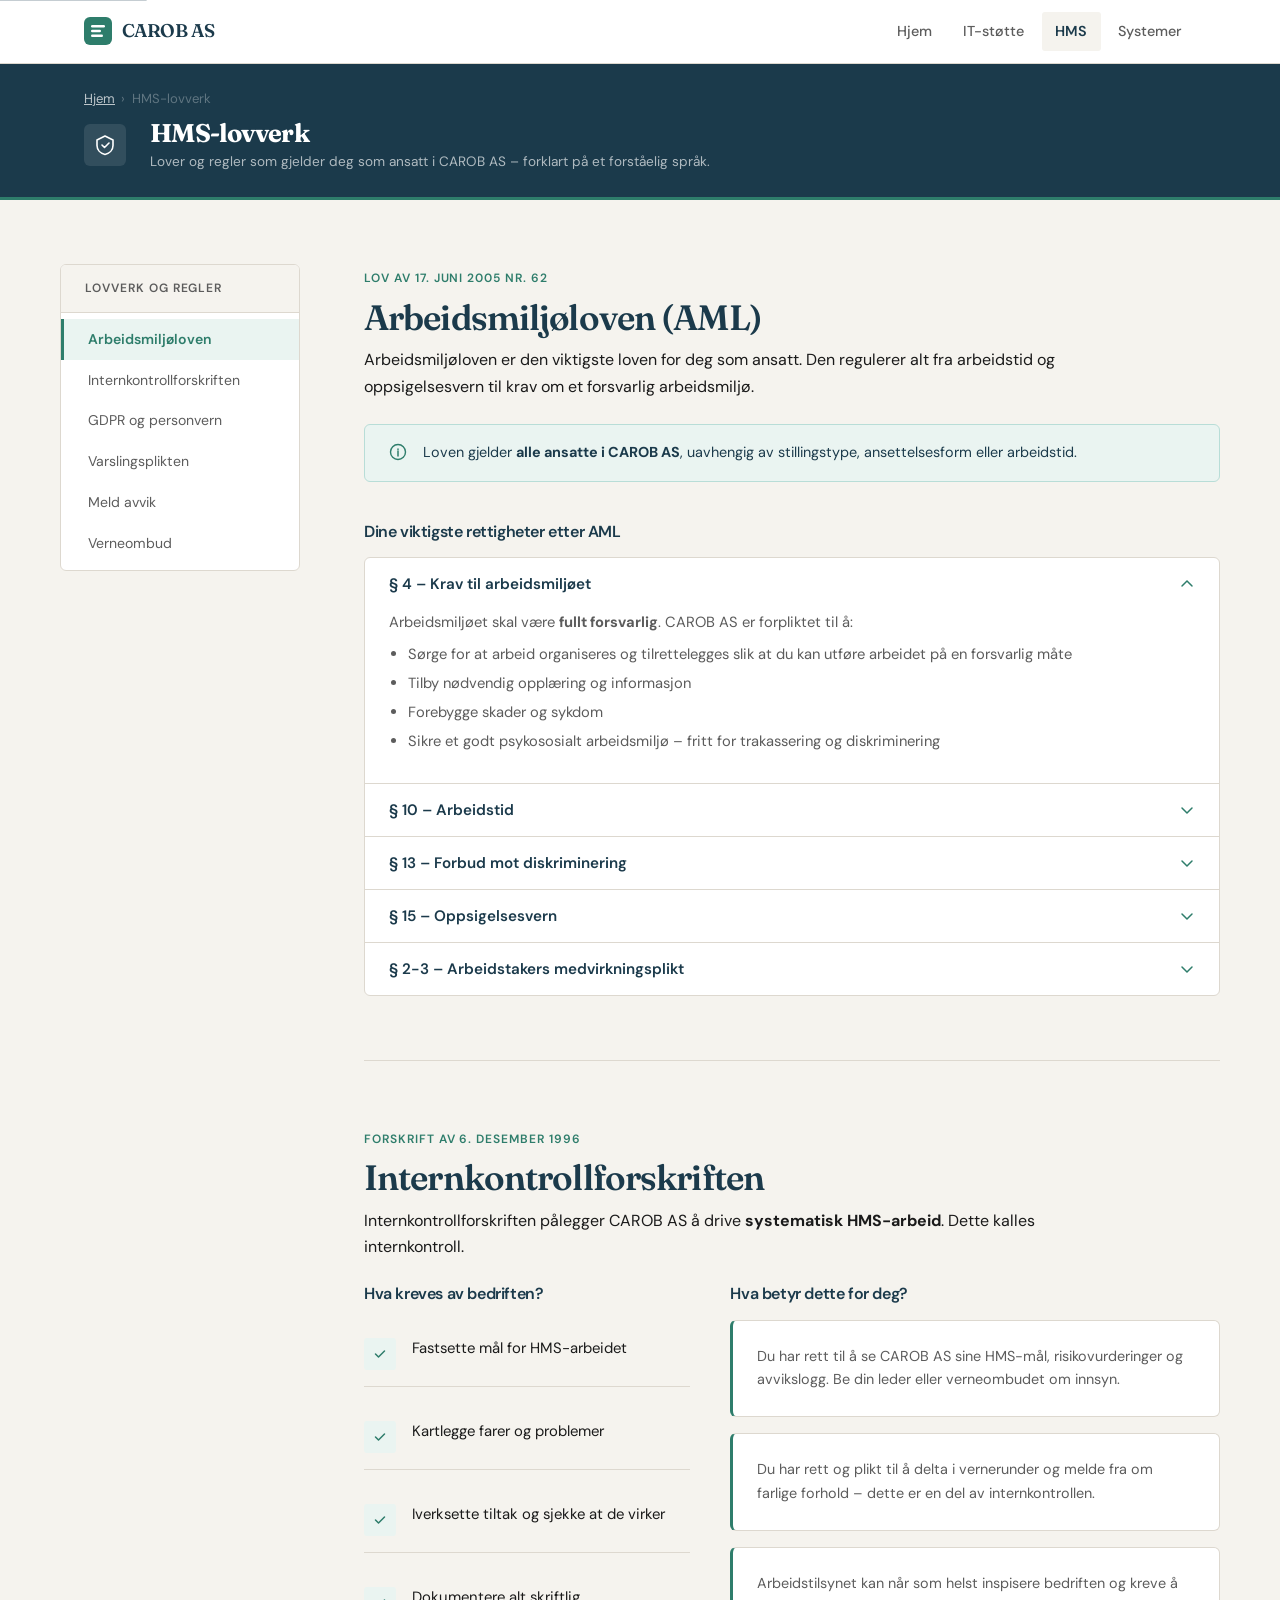
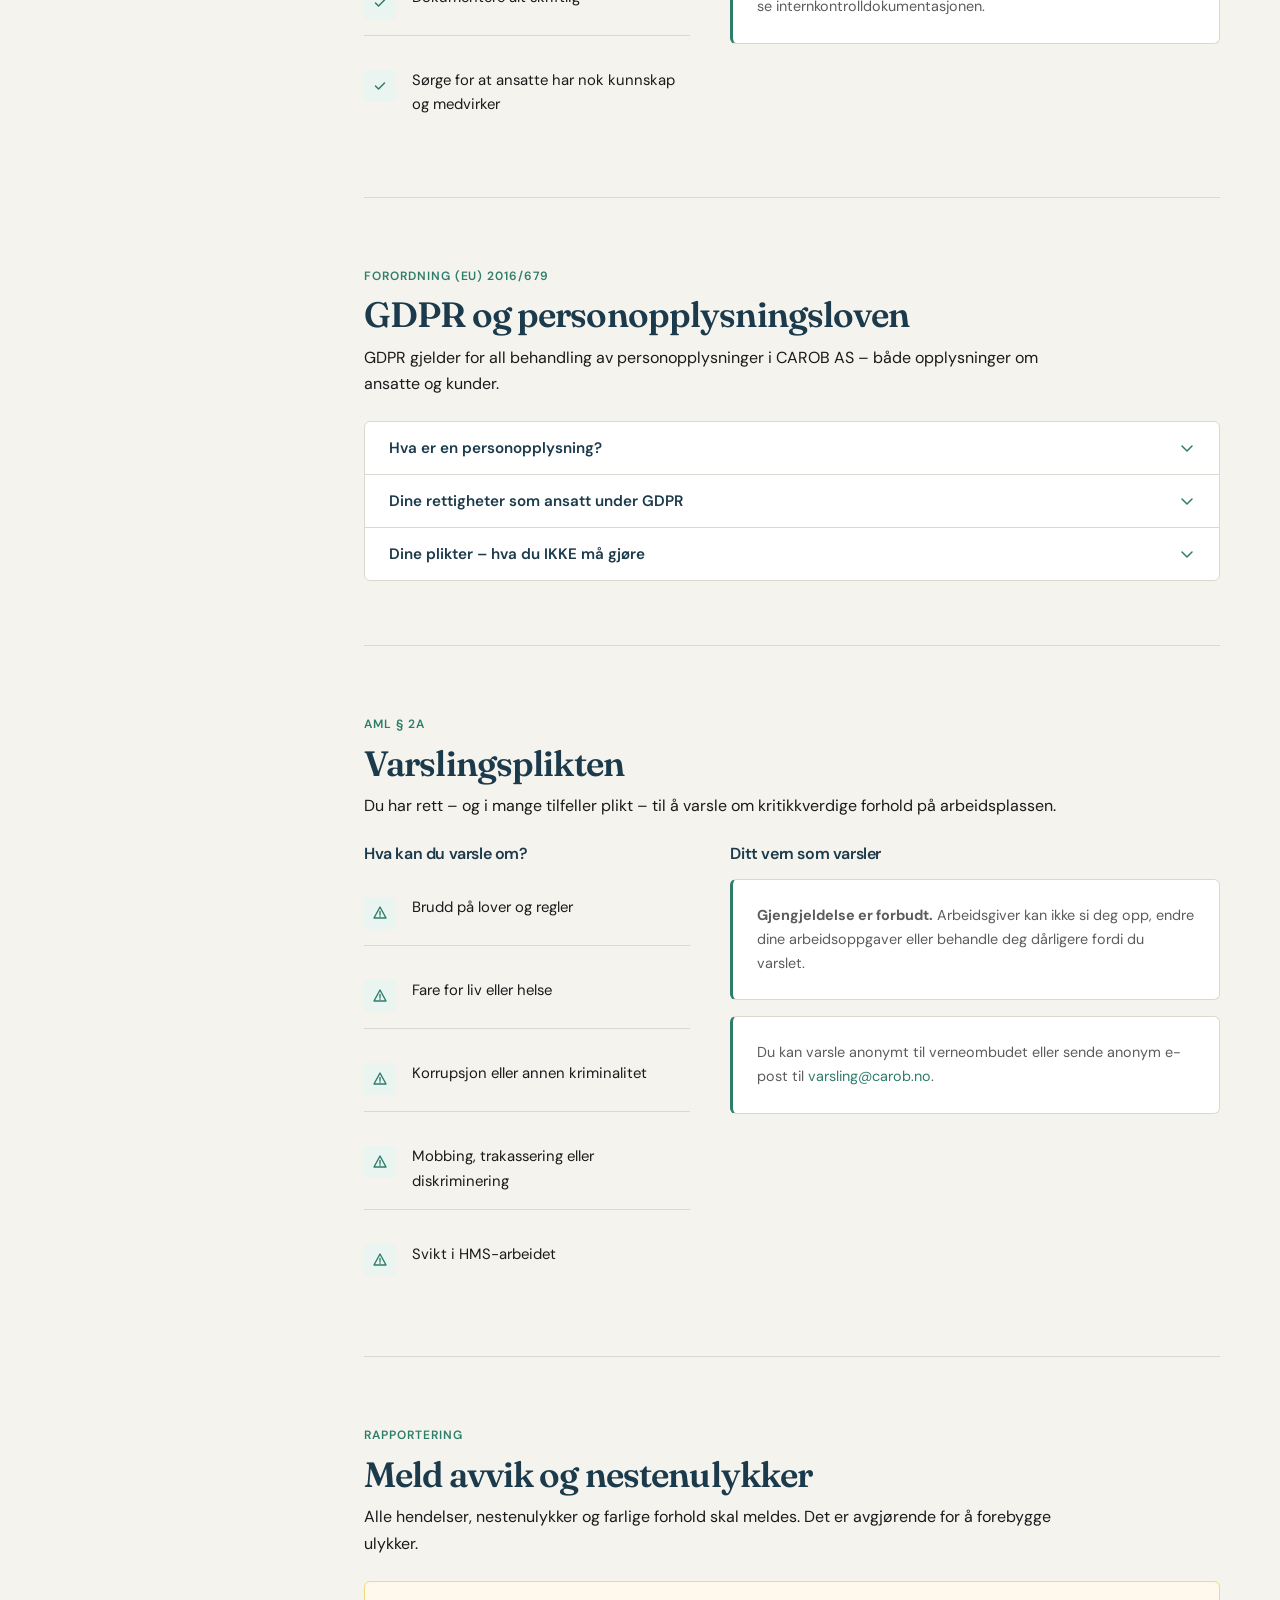
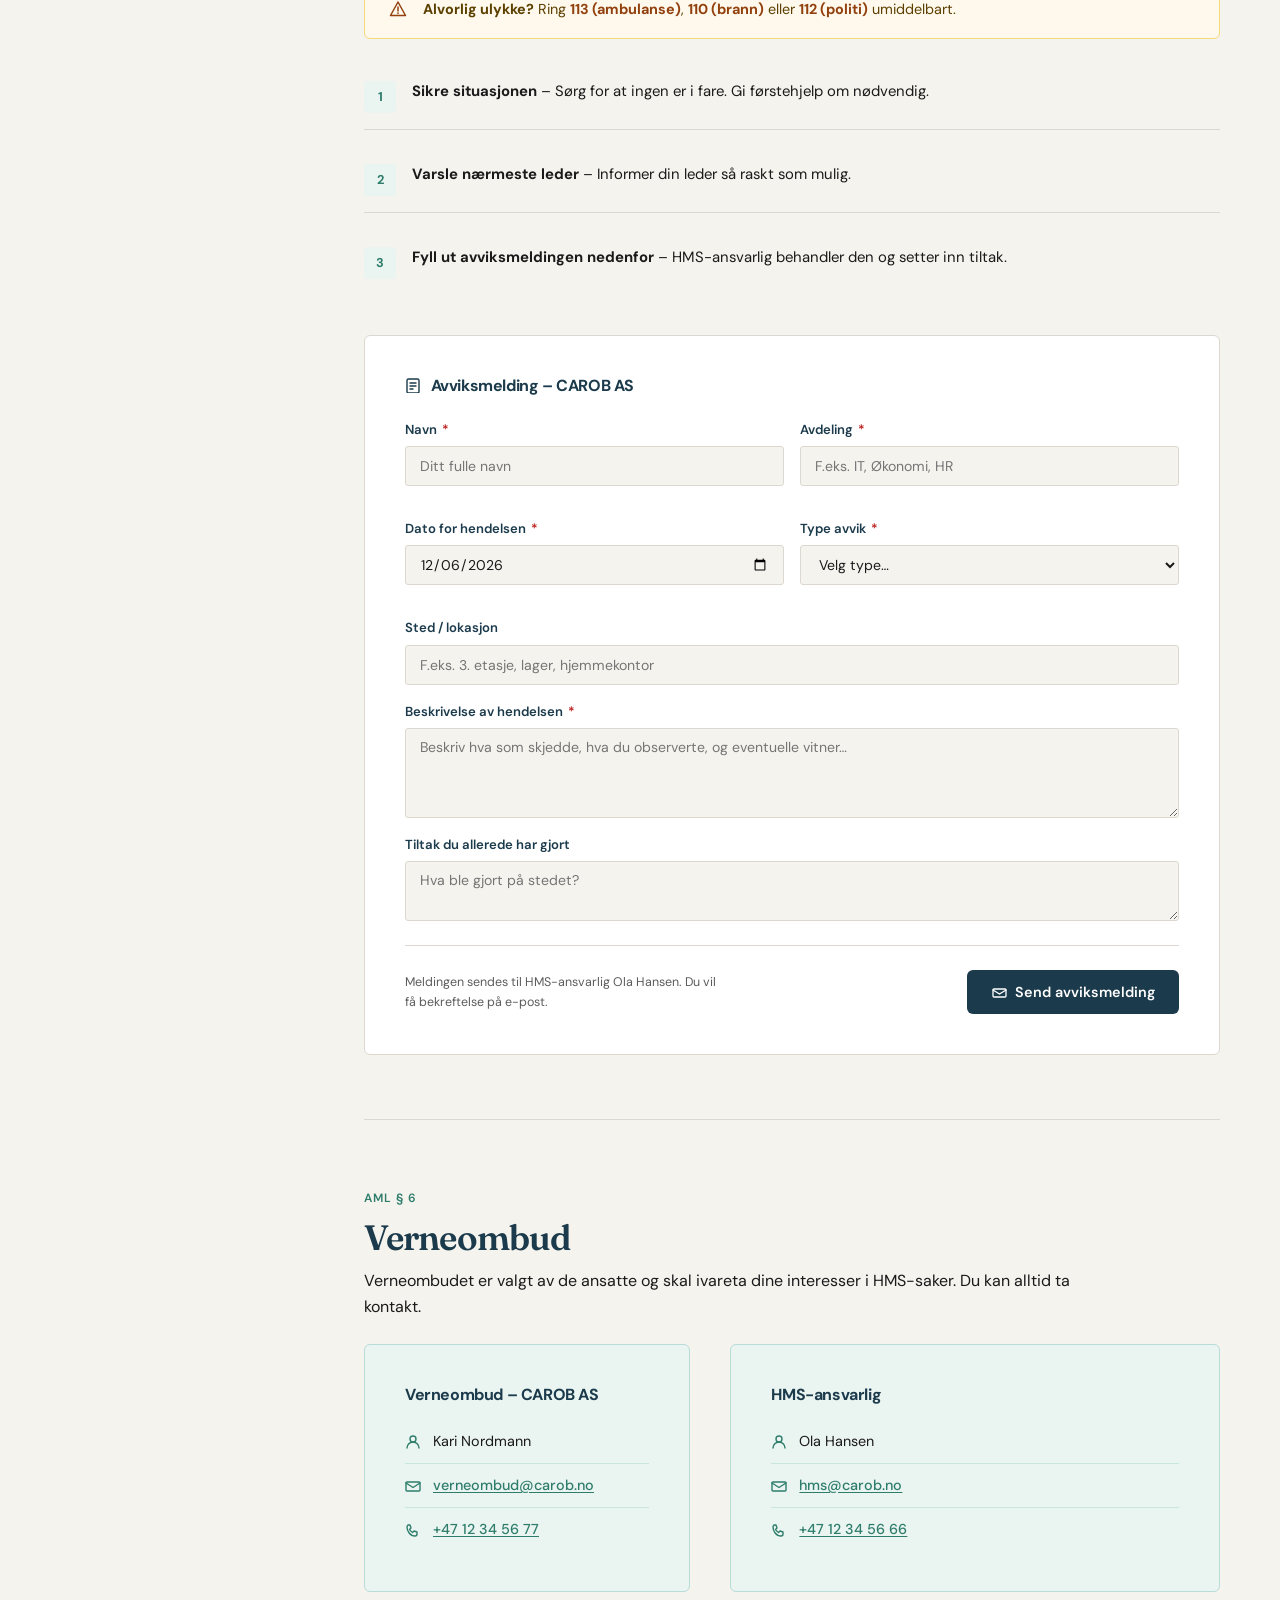
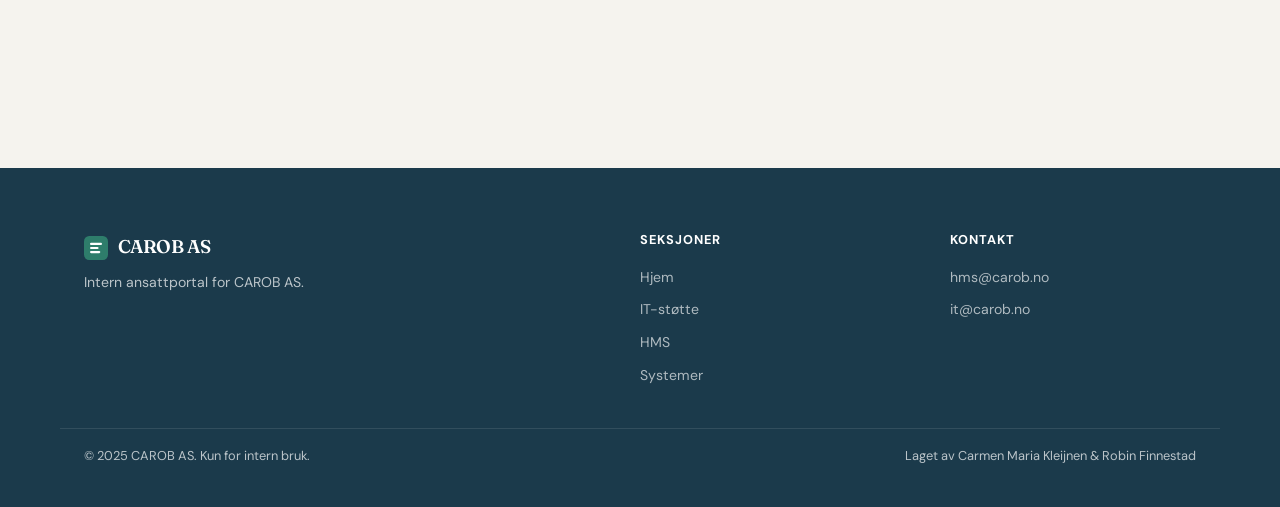
==== commit df43d5e3: "Endret design" ====
--- a/hms.html
+++ b/hms.html
@@ -6,6 +6,133 @@
   <meta name="description" content="HMS-lovverk for ansatte i CAROB AS – Arbeidsmiljøloven, internkontroll, GDPR og varsling." />
   <title>HMS-lovverk – CAROB AS</title>
   <link rel="stylesheet" href="styles.css" />
+  <style>
+    /* --- Slim page header --- */
+    .page-header {
+      background: var(--color-primary);
+      border-bottom: 3px solid var(--color-accent);
+      padding: var(--space-md) 0;
+    }
+    .page-header-inner {
+      max-width: var(--max-width);
+      margin: 0 auto;
+      padding: 0 var(--space-md);
+    }
+    .page-header .breadcrumb { margin-bottom: 0.5rem; }
+    .page-header-row {
+      display: flex;
+      align-items: center;
+      gap: var(--space-md);
+      flex-wrap: wrap;
+    }
+    .page-header-icon {
+      width: 42px; height: 42px;
+      background: rgba(255,255,255,0.1);
+      border-radius: var(--radius);
+      display: flex; align-items: center; justify-content: center;
+      color: #fff; flex-shrink: 0;
+    }
+    .page-header h1 {
+      color: #fff;
+      font-size: clamp(1.25rem, 2.5vw, 1.6rem);
+      margin-bottom: 0.15rem;
+    }
+    .page-header p {
+      color: rgba(255,255,255,0.65);
+      font-size: 0.85rem;
+      max-width: none;
+    }
+
+    /* --- Avvik form --- */
+    .avvik-form {
+      background: var(--color-surface);
+      border: 1px solid var(--color-border);
+      border-radius: var(--radius);
+      padding: var(--space-lg);
+      margin-top: var(--space-md);
+    }
+    .avvik-form h3 {
+      font-family: var(--font-body);
+      font-size: 1rem;
+      font-weight: 700;
+      color: var(--color-primary);
+      margin-bottom: var(--space-md);
+    }
+    .form-row {
+      display: grid;
+      grid-template-columns: 1fr 1fr;
+      gap: var(--space-sm);
+      margin-bottom: var(--space-sm);
+    }
+    .form-group {
+      display: flex;
+      flex-direction: column;
+      gap: 0.35rem;
+      margin-bottom: var(--space-sm);
+    }
+    .form-group label {
+      font-size: 0.82rem;
+      font-weight: 600;
+      color: var(--color-primary);
+    }
+    .form-group .req { color: var(--color-danger); margin-left: 2px; }
+    .form-group input,
+    .form-group select,
+    .form-group textarea {
+      width: 100%;
+      padding: 0.55rem 0.85rem;
+      font-family: var(--font-body);
+      font-size: 0.88rem;
+      color: var(--color-text);
+      background: var(--color-bg);
+      border: 1px solid var(--color-border);
+      border-radius: var(--radius-sm);
+      transition: border-color 0.15s, box-shadow 0.15s;
+      min-height: 40px;
+    }
+    .form-group input:focus,
+    .form-group select:focus,
+    .form-group textarea:focus {
+      outline: none;
+      border-color: var(--color-accent);
+      box-shadow: 0 0 0 3px rgba(46,125,107,0.12);
+    }
+    .form-group textarea { resize: vertical; min-height: 90px; }
+    .form-footer {
+      display: flex;
+      align-items: center;
+      justify-content: space-between;
+      gap: var(--space-sm);
+      flex-wrap: wrap;
+      margin-top: var(--space-md);
+      padding-top: var(--space-md);
+      border-top: 1px solid var(--color-border);
+    }
+    .form-footer p {
+      font-size: 0.78rem;
+      color: var(--color-muted);
+      max-width: 40ch;
+    }
+    .form-success {
+      display: none;
+      align-items: center;
+      gap: 0.75rem;
+      padding: var(--space-sm) var(--space-md);
+      background: #DCFCE7;
+      border: 1px solid #86EFAC;
+      border-radius: var(--radius);
+      font-size: 0.9rem;
+      color: #166534;
+      font-weight: 600;
+      margin-top: var(--space-md);
+    }
+    .form-success.show { display: flex; }
+
+    @media (max-width: 620px) {
+      .form-row { grid-template-columns: 1fr; }
+    }
+    .sr-only{position:absolute;width:1px;height:1px;padding:0;margin:-1px;overflow:hidden;clip:rect(0,0,0,0);white-space:nowrap;border:0}
+  </style>
 </head>
 <body>
 
@@ -36,16 +163,22 @@
     </div>
   </nav>
 
-  <header class="page-hero" role="banner">
-    <div class="container">
+  <header class="page-header" role="banner">
+    <div class="page-header-inner">
       <nav aria-label="Brødsmule" class="breadcrumb">
         <a href="index.html">Hjem</a>
         <span aria-hidden="true">›</span>
         <span aria-current="page">HMS-lovverk</span>
       </nav>
-      <span class="label">Helse, miljø og sikkerhet</span>
-      <h1>HMS-lovverk</h1>
-      <p>Lover og regler som gjelder deg som ansatt i CAROB AS – forklart på et forståelig språk.</p>
+      <div class="page-header-row">
+        <div class="page-header-icon" aria-hidden="true">
+          <svg width="22" height="22" viewBox="0 0 22 22" fill="none"><path d="M11 2L3 6v5.5c0 4.5 3.5 8 8 9 4.5-1 8-4.5 8-9V6L11 2z" stroke="white" stroke-width="1.6" stroke-linejoin="round"/><path d="M8 11l2.5 2.5 4.5-4.5" stroke="white" stroke-width="1.6" stroke-linecap="round" stroke-linejoin="round"/></svg>
+        </div>
+        <div>
+          <h1>HMS-lovverk</h1>
+          <p>Lover og regler som gjelder deg som ansatt i CAROB AS – forklart på et forståelig språk.</p>
+        </div>
+      </div>
     </div>
   </header>
 
@@ -83,14 +216,13 @@
             <h3 style="font-family:var(--font-body);font-size:1rem;margin-bottom:1rem;">Dine viktigste rettigheter etter AML</h3>
 
             <div class="accordion" role="list">
-
               <div class="accordion-item" role="listitem">
                 <button class="accordion-btn" aria-expanded="true" aria-controls="aml-1">
                   § 4 – Krav til arbeidsmiljøet
                   <svg width="16" height="16" viewBox="0 0 16 16" fill="none" aria-hidden="true"><path d="M3 6l5 5 5-5" stroke="currentColor" stroke-width="1.5" stroke-linecap="round" stroke-linejoin="round"/></svg>
                 </button>
                 <div id="aml-1" class="accordion-body open" role="region">
-                  <p>Arbeidsmiljøet skal være <strong>fullt forsvarlig</strong> ut fra en enkeltvis og samlet vurdering av faktorer i arbeidsmiljøet som kan innvirke på ansattes fysiske og psykiske helse. Dette betyr at CAROB AS er forpliktet til å:</p>
+                  <p>Arbeidsmiljøet skal være <strong>fullt forsvarlig</strong>. CAROB AS er forpliktet til å:</p>
                   <ul>
                     <li>Sørge for at arbeid organiseres og tilrettelegges slik at du kan utføre arbeidet på en forsvarlig måte</li>
                     <li>Tilby nødvendig opplæring og informasjon</li>
@@ -99,7 +231,6 @@
                   </ul>
                 </div>
               </div>
-
               <div class="accordion-item" role="listitem">
                 <button class="accordion-btn" aria-expanded="false" aria-controls="aml-2">
                   § 10 – Arbeidstid
@@ -116,7 +247,6 @@
                   </ul>
                 </div>
               </div>
-
               <div class="accordion-item" role="listitem">
                 <button class="accordion-btn" aria-expanded="false" aria-controls="aml-3">
                   § 13 – Forbud mot diskriminering
@@ -131,14 +261,13 @@
                   <p>Forbudet gjelder ved ansettelse, forfremmelse, lønn, opplæring og oppsigelse. Mener du at du er blitt diskriminert? Ta det opp med verneombudet eller HR.</p>
                 </div>
               </div>
-
               <div class="accordion-item" role="listitem">
                 <button class="accordion-btn" aria-expanded="false" aria-controls="aml-4">
                   § 15 – Oppsigelsesvern
                   <svg width="16" height="16" viewBox="0 0 16 16" fill="none" aria-hidden="true"><path d="M3 6l5 5 5-5" stroke="currentColor" stroke-width="1.5" stroke-linecap="round" stroke-linejoin="round"/></svg>
                 </button>
                 <div id="aml-4" class="accordion-body" role="region">
-                  <p>En oppsigelse må være <strong>saklig begrunnet</strong> i virksomhetens, arbeidsgivers eller arbeidstakers forhold. Du har krav på:</p>
+                  <p>En oppsigelse må være <strong>saklig begrunnet</strong>. Du har krav på:</p>
                   <ul>
                     <li>Drøftelsesmøte før oppsigelse gis</li>
                     <li>Skriftlig oppsigelse med begrunnelse</li>
@@ -147,7 +276,6 @@
                   </ul>
                 </div>
               </div>
-
               <div class="accordion-item" role="listitem">
                 <button class="accordion-btn" aria-expanded="false" aria-controls="aml-5">
                   § 2-3 – Arbeidstakers medvirkningsplikt
@@ -163,7 +291,6 @@
                   </ul>
                 </div>
               </div>
-
             </div>
           </section>
 
@@ -179,39 +306,13 @@
               <div>
                 <h3 style="font-family:var(--font-body);font-size:1rem;margin-bottom:1rem;">Hva kreves av bedriften?</h3>
                 <div class="info-list" role="list">
-                  <li role="listitem">
-                    <div class="icon" aria-hidden="true">
-                      <svg width="14" height="14" viewBox="0 0 14 14" fill="none"><path d="M2.5 7l3 3 6-6" stroke="currentColor" stroke-width="1.5" stroke-linecap="round" stroke-linejoin="round"/></svg>
-                    </div>
-                    <span>Fastsette mål for HMS-arbeidet</span>
-                  </li>
-                  <li role="listitem">
-                    <div class="icon" aria-hidden="true">
-                      <svg width="14" height="14" viewBox="0 0 14 14" fill="none"><path d="M2.5 7l3 3 6-6" stroke="currentColor" stroke-width="1.5" stroke-linecap="round" stroke-linejoin="round"/></svg>
-                    </div>
-                    <span>Kartlegge farer og problemer</span>
-                  </li>
-                  <li role="listitem">
-                    <div class="icon" aria-hidden="true">
-                      <svg width="14" height="14" viewBox="0 0 14 14" fill="none"><path d="M2.5 7l3 3 6-6" stroke="currentColor" stroke-width="1.5" stroke-linecap="round" stroke-linejoin="round"/></svg>
-                    </div>
-                    <span>Iverksette tiltak og sjekke at de virker</span>
-                  </li>
-                  <li role="listitem">
-                    <div class="icon" aria-hidden="true">
-                      <svg width="14" height="14" viewBox="0 0 14 14" fill="none"><path d="M2.5 7l3 3 6-6" stroke="currentColor" stroke-width="1.5" stroke-linecap="round" stroke-linejoin="round"/></svg>
-                    </div>
-                    <span>Dokumentere alt skriftlig</span>
-                  </li>
-                  <li role="listitem">
-                    <div class="icon" aria-hidden="true">
-                      <svg width="14" height="14" viewBox="0 0 14 14" fill="none"><path d="M2.5 7l3 3 6-6" stroke="currentColor" stroke-width="1.5" stroke-linecap="round" stroke-linejoin="round"/></svg>
-                    </div>
-                    <span>Sørge for at ansatte har nok kunnskap og medvirker</span>
-                  </li>
-                </div>
-              </div>
-
+                  <li role="listitem"><div class="icon" aria-hidden="true"><svg width="14" height="14" viewBox="0 0 14 14" fill="none"><path d="M2.5 7l3 3 6-6" stroke="currentColor" stroke-width="1.5" stroke-linecap="round" stroke-linejoin="round"/></svg></div><span>Fastsette mål for HMS-arbeidet</span></li>
+                  <li role="listitem"><div class="icon" aria-hidden="true"><svg width="14" height="14" viewBox="0 0 14 14" fill="none"><path d="M2.5 7l3 3 6-6" stroke="currentColor" stroke-width="1.5" stroke-linecap="round" stroke-linejoin="round"/></svg></div><span>Kartlegge farer og problemer</span></li>
+                  <li role="listitem"><div class="icon" aria-hidden="true"><svg width="14" height="14" viewBox="0 0 14 14" fill="none"><path d="M2.5 7l3 3 6-6" stroke="currentColor" stroke-width="1.5" stroke-linecap="round" stroke-linejoin="round"/></svg></div><span>Iverksette tiltak og sjekke at de virker</span></li>
+                  <li role="listitem"><div class="icon" aria-hidden="true"><svg width="14" height="14" viewBox="0 0 14 14" fill="none"><path d="M2.5 7l3 3 6-6" stroke="currentColor" stroke-width="1.5" stroke-linecap="round" stroke-linejoin="round"/></svg></div><span>Dokumentere alt skriftlig</span></li>
+                  <li role="listitem"><div class="icon" aria-hidden="true"><svg width="14" height="14" viewBox="0 0 14 14" fill="none"><path d="M2.5 7l3 3 6-6" stroke="currentColor" stroke-width="1.5" stroke-linecap="round" stroke-linejoin="round"/></svg></div><span>Sørge for at ansatte har nok kunnskap og medvirker</span></li>
+                </div>
+              </div>
               <div>
                 <h3 style="font-family:var(--font-body);font-size:1rem;margin-bottom:1rem;">Hva betyr dette for deg?</h3>
                 <div class="card card--accent">
@@ -236,7 +337,6 @@
             <p style="margin-top:0.5rem;margin-bottom:1.5rem;">GDPR gjelder for all behandling av personopplysninger i CAROB AS – både opplysninger om ansatte og kunder.</p>
 
             <div class="accordion" role="list">
-
               <div class="accordion-item" role="listitem">
                 <button class="accordion-btn" aria-expanded="false" aria-controls="gdpr-1">
                   Hva er en personopplysning?
@@ -252,7 +352,6 @@
                   </ul>
                 </div>
               </div>
-
               <div class="accordion-item" role="listitem">
                 <button class="accordion-btn" aria-expanded="false" aria-controls="gdpr-2">
                   Dine rettigheter som ansatt under GDPR
@@ -269,7 +368,6 @@
                   <p>Send forespørsler til: <a href="mailto:personvern@carob.no" style="color:var(--color-accent);">personvern@carob.no</a></p>
                 </div>
               </div>
-
               <div class="accordion-item" role="listitem">
                 <button class="accordion-btn" aria-expanded="false" aria-controls="gdpr-3">
                   Dine plikter – hva du IKKE må gjøre
@@ -289,7 +387,6 @@
                   </ul>
                 </div>
               </div>
-
             </div>
           </section>
 
@@ -305,39 +402,13 @@
               <div>
                 <h3 style="font-family:var(--font-body);font-size:1rem;margin-bottom:1rem;">Hva kan du varsle om?</h3>
                 <div class="info-list" role="list">
-                  <li role="listitem">
-                    <div class="icon" aria-hidden="true">
-                      <svg width="14" height="14" viewBox="0 0 14 14" fill="none"><path d="M7 1L1 12h12L7 1z" stroke="currentColor" stroke-width="1.4" stroke-linejoin="round"/><path d="M7 5.5v3M7 10v.3" stroke="currentColor" stroke-width="1.4" stroke-linecap="round"/></svg>
-                    </div>
-                    <span>Brudd på lover og regler</span>
-                  </li>
-                  <li role="listitem">
-                    <div class="icon" aria-hidden="true">
-                      <svg width="14" height="14" viewBox="0 0 14 14" fill="none"><path d="M7 1L1 12h12L7 1z" stroke="currentColor" stroke-width="1.4" stroke-linejoin="round"/><path d="M7 5.5v3M7 10v.3" stroke="currentColor" stroke-width="1.4" stroke-linecap="round"/></svg>
-                    </div>
-                    <span>Fare for liv eller helse</span>
-                  </li>
-                  <li role="listitem">
-                    <div class="icon" aria-hidden="true">
-                      <svg width="14" height="14" viewBox="0 0 14 14" fill="none"><path d="M7 1L1 12h12L7 1z" stroke="currentColor" stroke-width="1.4" stroke-linejoin="round"/><path d="M7 5.5v3M7 10v.3" stroke="currentColor" stroke-width="1.4" stroke-linecap="round"/></svg>
-                    </div>
-                    <span>Korrupsjon eller annen kriminalitet</span>
-                  </li>
-                  <li role="listitem">
-                    <div class="icon" aria-hidden="true">
-                      <svg width="14" height="14" viewBox="0 0 14 14" fill="none"><path d="M7 1L1 12h12L7 1z" stroke="currentColor" stroke-width="1.4" stroke-linejoin="round"/><path d="M7 5.5v3M7 10v.3" stroke="currentColor" stroke-width="1.4" stroke-linecap="round"/></svg>
-                    </div>
-                    <span>Mobbing, trakassering eller diskriminering</span>
-                  </li>
-                  <li role="listitem">
-                    <div class="icon" aria-hidden="true">
-                      <svg width="14" height="14" viewBox="0 0 14 14" fill="none"><path d="M7 1L1 12h12L7 1z" stroke="currentColor" stroke-width="1.4" stroke-linejoin="round"/><path d="M7 5.5v3M7 10v.3" stroke="currentColor" stroke-width="1.4" stroke-linecap="round"/></svg>
-                    </div>
-                    <span>Svikt i HMS-arbeidet</span>
-                  </li>
-                </div>
-              </div>
-
+                  <li role="listitem"><div class="icon" aria-hidden="true"><svg width="14" height="14" viewBox="0 0 14 14" fill="none"><path d="M7 1L1 12h12L7 1z" stroke="currentColor" stroke-width="1.4" stroke-linejoin="round"/><path d="M7 5.5v3M7 10v.3" stroke="currentColor" stroke-width="1.4" stroke-linecap="round"/></svg></div><span>Brudd på lover og regler</span></li>
+                  <li role="listitem"><div class="icon" aria-hidden="true"><svg width="14" height="14" viewBox="0 0 14 14" fill="none"><path d="M7 1L1 12h12L7 1z" stroke="currentColor" stroke-width="1.4" stroke-linejoin="round"/><path d="M7 5.5v3M7 10v.3" stroke="currentColor" stroke-width="1.4" stroke-linecap="round"/></svg></div><span>Fare for liv eller helse</span></li>
+                  <li role="listitem"><div class="icon" aria-hidden="true"><svg width="14" height="14" viewBox="0 0 14 14" fill="none"><path d="M7 1L1 12h12L7 1z" stroke="currentColor" stroke-width="1.4" stroke-linejoin="round"/><path d="M7 5.5v3M7 10v.3" stroke="currentColor" stroke-width="1.4" stroke-linecap="round"/></svg></div><span>Korrupsjon eller annen kriminalitet</span></li>
+                  <li role="listitem"><div class="icon" aria-hidden="true"><svg width="14" height="14" viewBox="0 0 14 14" fill="none"><path d="M7 1L1 12h12L7 1z" stroke="currentColor" stroke-width="1.4" stroke-linejoin="round"/><path d="M7 5.5v3M7 10v.3" stroke="currentColor" stroke-width="1.4" stroke-linecap="round"/></svg></div><span>Mobbing, trakassering eller diskriminering</span></li>
+                  <li role="listitem"><div class="icon" aria-hidden="true"><svg width="14" height="14" viewBox="0 0 14 14" fill="none"><path d="M7 1L1 12h12L7 1z" stroke="currentColor" stroke-width="1.4" stroke-linejoin="round"/><path d="M7 5.5v3M7 10v.3" stroke="currentColor" stroke-width="1.4" stroke-linecap="round"/></svg></div><span>Svikt i HMS-arbeidet</span></li>
+                </div>
+              </div>
               <div>
                 <h3 style="font-family:var(--font-body);font-size:1rem;margin-bottom:1rem;">Ditt vern som varsler</h3>
                 <div class="card card--accent">
@@ -364,28 +435,77 @@
             </div>
 
             <div class="info-list" role="list" style="margin-bottom:var(--space-lg);">
-              <li role="listitem">
-                <div class="icon" aria-hidden="true" style="font-size:0.8rem;font-weight:700;color:var(--color-accent);">1</div>
-                <div><strong>Sikre situasjonen</strong> – Sørg for at ingen er i fare. Gi førstehjelp om nødvendig.</div>
-              </li>
-              <li role="listitem">
-                <div class="icon" aria-hidden="true" style="font-size:0.8rem;font-weight:700;color:var(--color-accent);">2</div>
-                <div><strong>Varsle nærmeste leder</strong> – Informer din leder så raskt som mulig.</div>
-              </li>
-              <li role="listitem">
-                <div class="icon" aria-hidden="true" style="font-size:0.8rem;font-weight:700;color:var(--color-accent);">3</div>
-                <div><strong>Send avviksmelding</strong> – E-post til <a href="mailto:hms@carob.no" style="color:var(--color-accent);">hms@carob.no</a> med dato, sted, beskrivelse og eventuelle vitner.</div>
-              </li>
-              <li role="listitem">
-                <div class="icon" aria-hidden="true" style="font-size:0.8rem;font-weight:700;color:var(--color-accent);">4</div>
-                <div><strong>Oppfølging</strong> – HMS-ansvarlig behandler meldingen og setter inn tiltak.</div>
-              </li>
-            </div>
-
-            <a href="mailto:hms@carob.no?subject=Avviksmelding" class="btn btn--primary">
-              <svg width="16" height="16" viewBox="0 0 16 16" fill="none" aria-hidden="true"><path d="M2 4h12a1 1 0 0 1 1 1v7a1 1 0 0 1-1 1H2a1 1 0 0 1-1-1V5a1 1 0 0 1 1-1z" stroke="white" stroke-width="1.4"/><path d="M1 5l7 4.5L15 5" stroke="white" stroke-width="1.4" stroke-linecap="round"/></svg>
-              Send avviksmelding
-            </a>
+              <li role="listitem"><div class="icon" aria-hidden="true" style="font-size:0.8rem;font-weight:700;color:var(--color-accent);">1</div><div><strong>Sikre situasjonen</strong> – Sørg for at ingen er i fare. Gi førstehjelp om nødvendig.</div></li>
+              <li role="listitem"><div class="icon" aria-hidden="true" style="font-size:0.8rem;font-weight:700;color:var(--color-accent);">2</div><div><strong>Varsle nærmeste leder</strong> – Informer din leder så raskt som mulig.</div></li>
+              <li role="listitem"><div class="icon" aria-hidden="true" style="font-size:0.8rem;font-weight:700;color:var(--color-accent);">3</div><div><strong>Fyll ut avviksmeldingen nedenfor</strong> – HMS-ansvarlig behandler den og setter inn tiltak.</div></li>
+            </div>
+
+            <!-- AVVIK FORM -->
+            <div class="avvik-form" aria-labelledby="avvik-form-heading">
+              <h3 id="avvik-form-heading">
+                <svg width="16" height="16" viewBox="0 0 16 16" fill="none" style="display:inline;vertical-align:-2px;margin-right:6px;" aria-hidden="true"><rect x="2" y="2" width="12" height="14" rx="1.5" stroke="currentColor" stroke-width="1.4"/><path d="M5 6h6M5 9h6M5 12h3" stroke="currentColor" stroke-width="1.4" stroke-linecap="round"/></svg>
+                Avviksmelding – CAROB AS
+              </h3>
+
+              <div class="form-row">
+                <div class="form-group">
+                  <label for="avvik-navn">Navn <span class="req" aria-label="påkrevd">*</span></label>
+                  <input type="text" id="avvik-navn" placeholder="Ditt fulle navn" autocomplete="name" />
+                </div>
+                <div class="form-group">
+                  <label for="avvik-avd">Avdeling <span class="req" aria-label="påkrevd">*</span></label>
+                  <input type="text" id="avvik-avd" placeholder="F.eks. IT, Økonomi, HR" />
+                </div>
+              </div>
+
+              <div class="form-row">
+                <div class="form-group">
+                  <label for="avvik-dato">Dato for hendelsen <span class="req" aria-label="påkrevd">*</span></label>
+                  <input type="date" id="avvik-dato" />
+                </div>
+                <div class="form-group">
+                  <label for="avvik-type">Type avvik <span class="req" aria-label="påkrevd">*</span></label>
+                  <select id="avvik-type">
+                    <option value="" disabled selected>Velg type…</option>
+                    <option>Nestenulykke</option>
+                    <option>Personskade</option>
+                    <option>Farlig forhold</option>
+                    <option>Brudd på HMS-rutiner</option>
+                    <option>Sikkerhetsbrudd (IT/data)</option>
+                    <option>Trakassering / mobbing</option>
+                    <option>Annet</option>
+                  </select>
+                </div>
+              </div>
+
+              <div class="form-group">
+                <label for="avvik-sted">Sted / lokasjon</label>
+                <input type="text" id="avvik-sted" placeholder="F.eks. 3. etasje, lager, hjemmekontor" />
+              </div>
+
+              <div class="form-group">
+                <label for="avvik-beskrivelse">Beskrivelse av hendelsen <span class="req" aria-label="påkrevd">*</span></label>
+                <textarea id="avvik-beskrivelse" placeholder="Beskriv hva som skjedde, hva du observerte, og eventuelle vitner…"></textarea>
+              </div>
+
+              <div class="form-group">
+                <label for="avvik-tiltak">Tiltak du allerede har gjort</label>
+                <textarea id="avvik-tiltak" style="min-height:60px;" placeholder="Hva ble gjort på stedet?"></textarea>
+              </div>
+
+              <div class="form-footer">
+                <p>Meldingen sendes til HMS-ansvarlig Ola Hansen. Du vil få bekreftelse på e-post.</p>
+                <button class="btn btn--primary" onclick="submitAvvik()" type="button">
+                  <svg width="15" height="15" viewBox="0 0 15 15" fill="none" aria-hidden="true"><path d="M2 4h11a1 1 0 0 1 1 1v6a1 1 0 0 1-1 1H2a1 1 0 0 1-1-1V5a1 1 0 0 1 1-1z" stroke="white" stroke-width="1.3"/><path d="M1 5l6.5 4L14 5" stroke="white" stroke-width="1.3" stroke-linecap="round"/></svg>
+                  Send avviksmelding
+                </button>
+              </div>
+
+              <div class="form-success" id="avvik-success" role="alert" aria-live="polite">
+                <svg width="18" height="18" viewBox="0 0 18 18" fill="none" aria-hidden="true"><circle cx="9" cy="9" r="7.5" stroke="#16A34A" stroke-width="1.5"/><path d="M5.5 9l2.5 2.5 4.5-4.5" stroke="#16A34A" stroke-width="1.6" stroke-linecap="round" stroke-linejoin="round"/></svg>
+                Avviksmeldingen er registrert. HMS-ansvarlig vil følge opp innen 2 virkedager.
+              </div>
+            </div>
           </section>
 
           <hr style="border:none;border-top:1px solid var(--color-border);margin:var(--space-xl) 0;" />
@@ -468,7 +588,6 @@
     </div>
   </footer>
 
-  <style>.sr-only{position:absolute;width:1px;height:1px;padding:0;margin:-1px;overflow:hidden;clip:rect(0,0,0,0);white-space:nowrap;border:0}</style>
   <script>
     const toggle = document.querySelector('.nav-toggle');
     const navLinks = document.querySelector('.nav-links');
@@ -501,6 +620,22 @@
       });
     }, { rootMargin: '-30% 0px -60% 0px' });
     sections.forEach(s => observer.observe(s));
+
+    // Set today's date as default
+    document.getElementById('avvik-dato').valueAsDate = new Date();
+
+    function submitAvvik() {
+      const navn = document.getElementById('avvik-navn').value.trim();
+      const avd = document.getElementById('avvik-avd').value.trim();
+      const type = document.getElementById('avvik-type').value;
+      const besk = document.getElementById('avvik-beskrivelse').value.trim();
+      if (!navn || !avd || !type || !besk) {
+        alert('Fyll ut alle påkrevde felt (merket med *).');
+        return;
+      }
+      document.getElementById('avvik-success').classList.add('show');
+      document.getElementById('avvik-success').scrollIntoView({ behavior: 'smooth', block: 'nearest' });
+    }
   </script>
 </body>
-</html>
+</html>
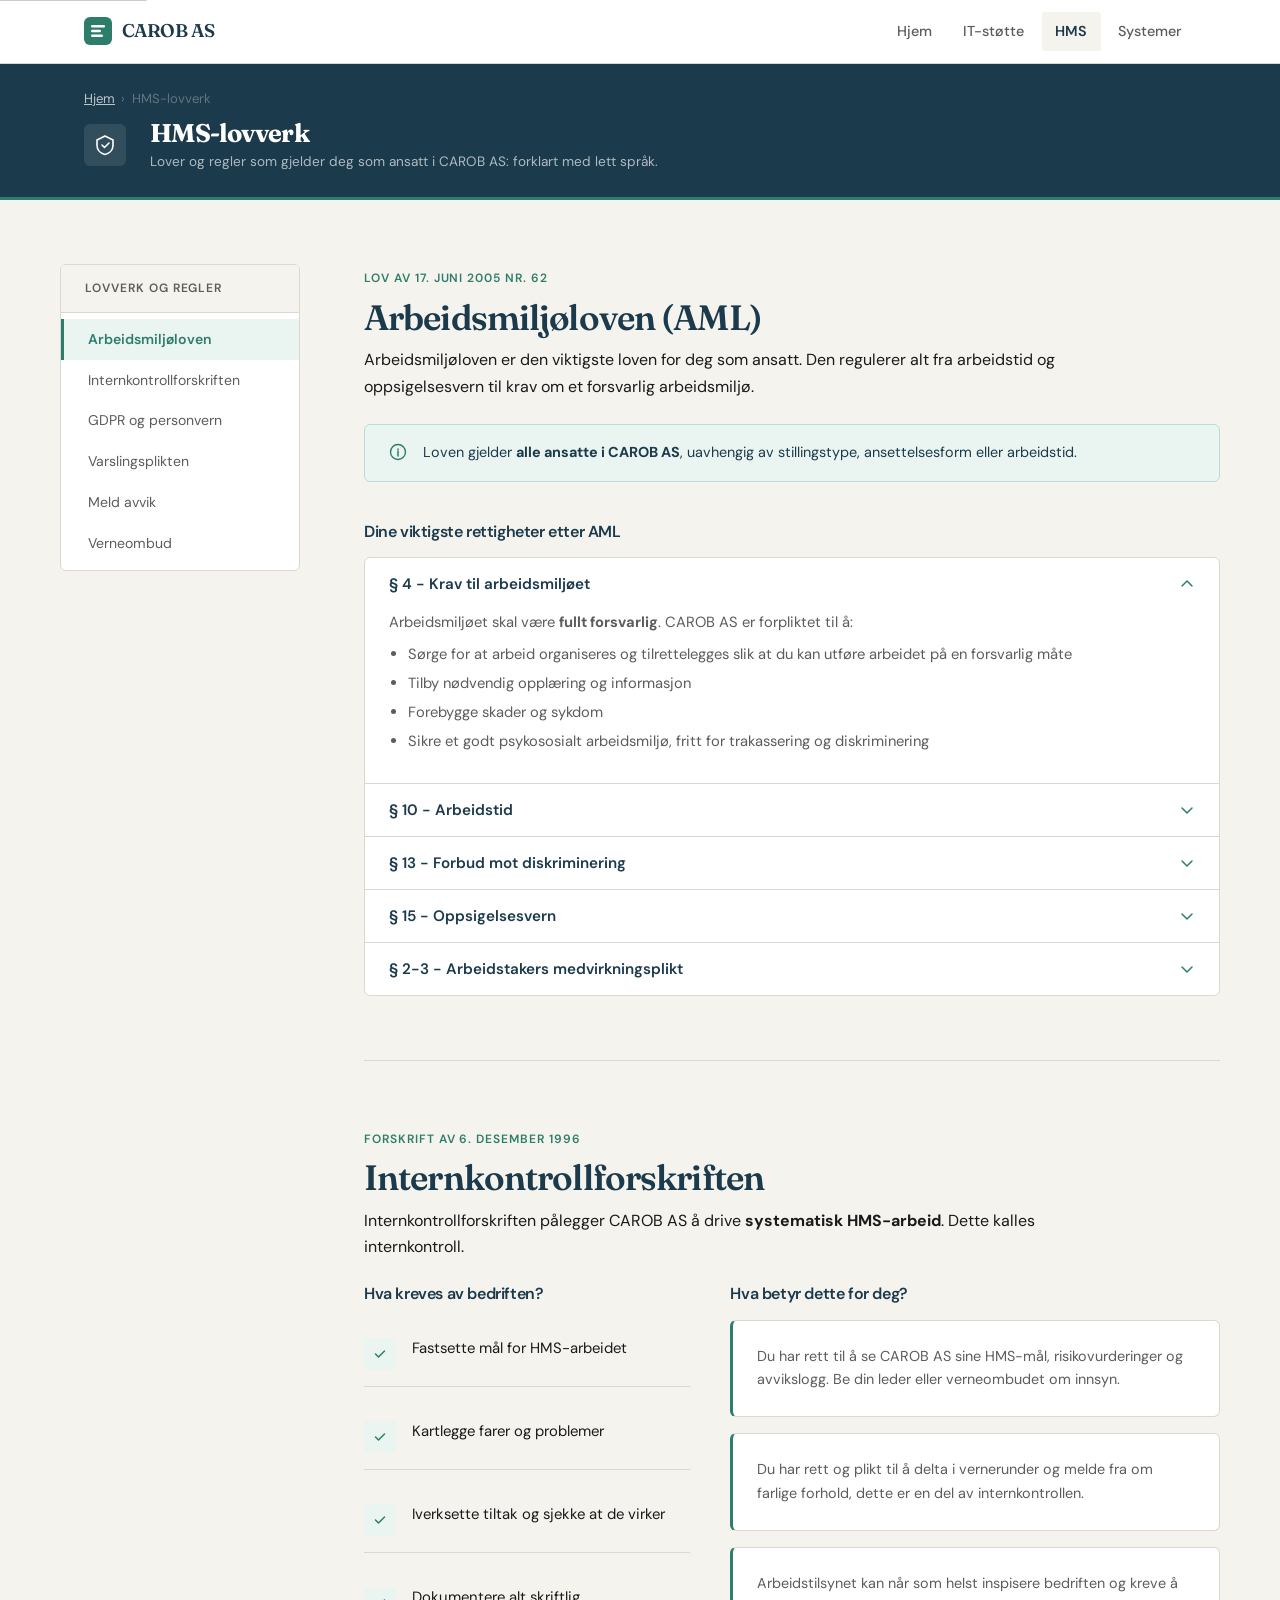
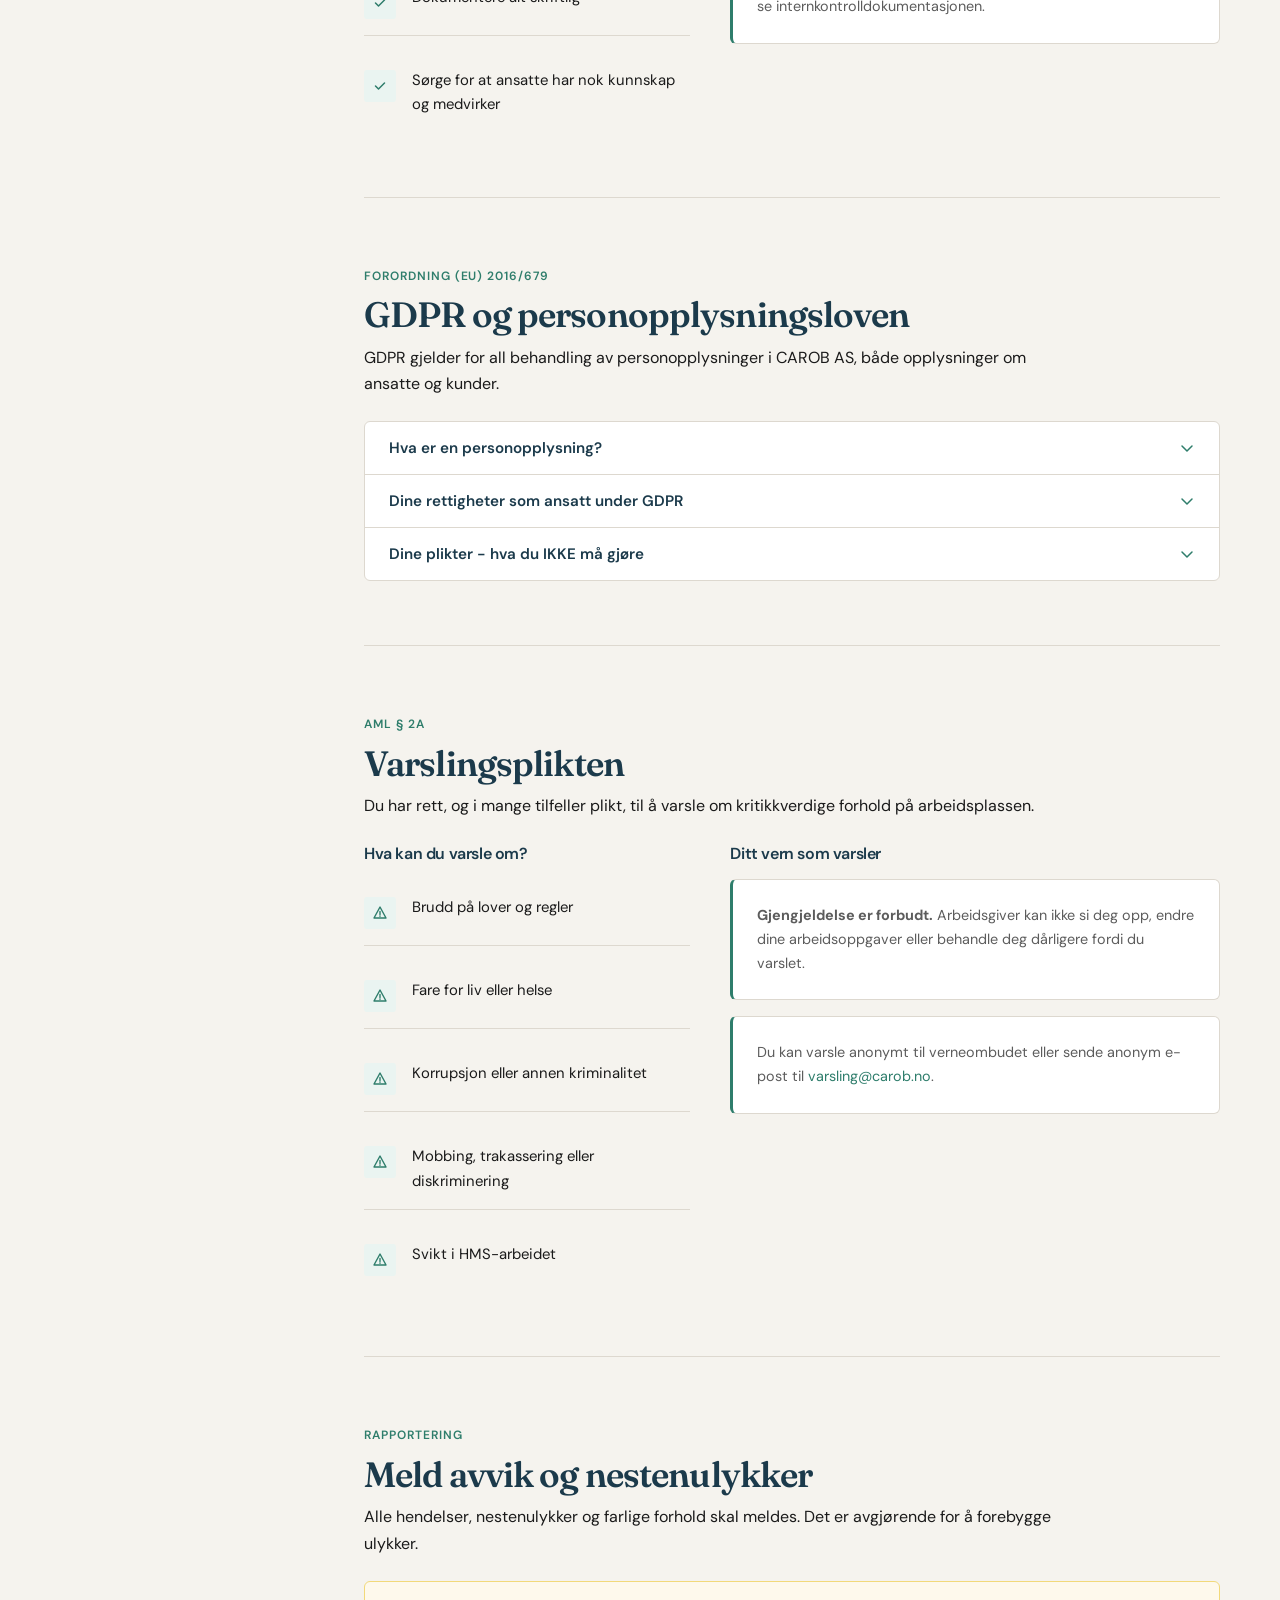
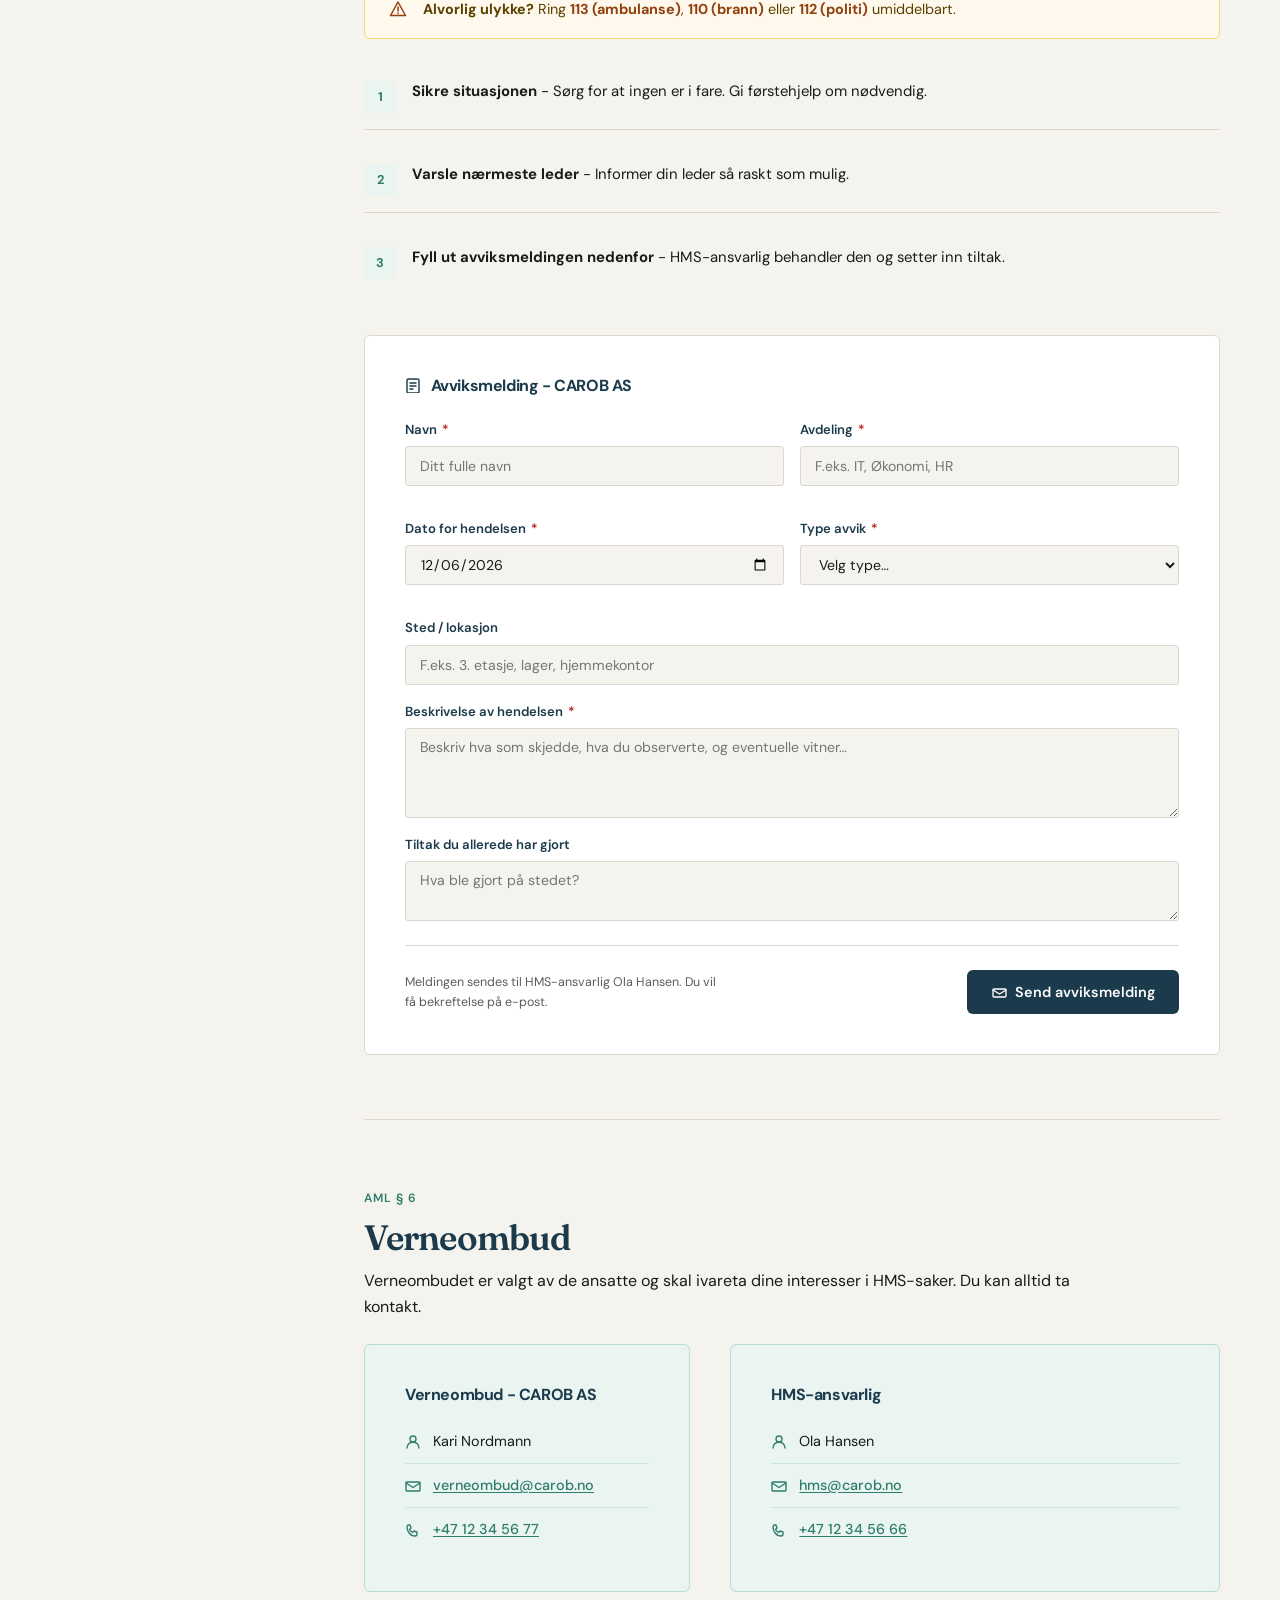
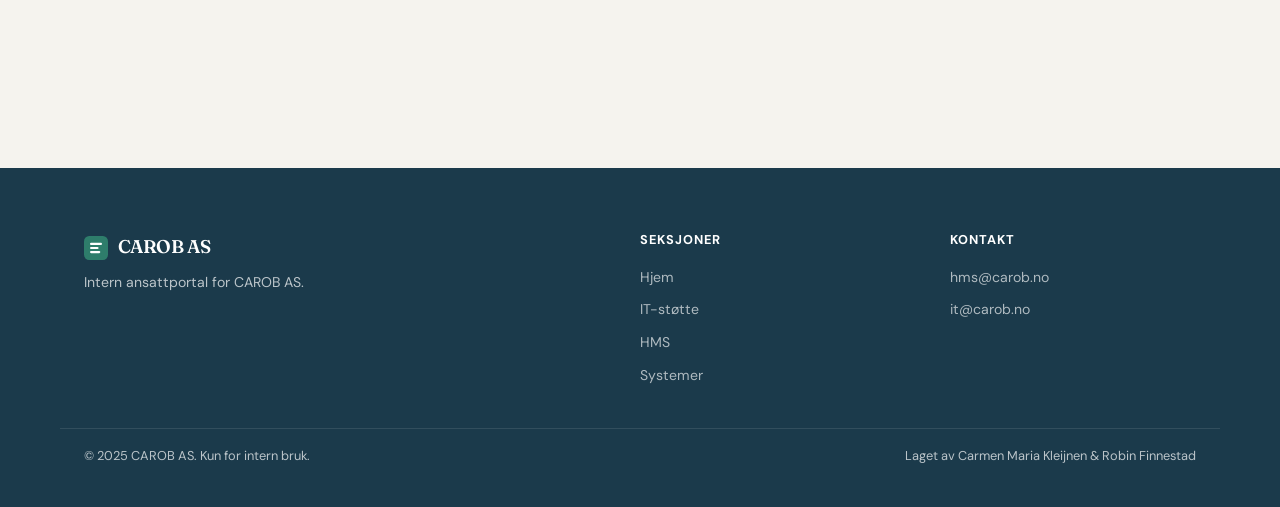
==== commit 93262c7c: "Redigering" ====
--- a/hms.html
+++ b/hms.html
@@ -3,8 +3,8 @@
 <head>
   <meta charset="UTF-8" />
   <meta name="viewport" content="width=device-width, initial-scale=1.0" />
-  <meta name="description" content="HMS-lovverk for ansatte i CAROB AS – Arbeidsmiljøloven, internkontroll, GDPR og varsling." />
-  <title>HMS-lovverk – CAROB AS</title>
+  <meta name="description" content="HMS-lovverk for ansatte i CAROB AS - Arbeidsmiljøloven, internkontroll, GDPR og varsling." />
+  <title>HMS-lovverk - CAROB AS</title>
   <link rel="stylesheet" href="styles.css" />
   <style>
     /* --- Slim page header --- */
@@ -140,7 +140,7 @@
 
   <nav class="site-nav" aria-label="Hovednavigasjon">
     <div class="nav-inner">
-      <a href="index.html" class="nav-logo" aria-label="CAROB AS – til forsiden">
+      <a href="index.html" class="nav-logo" aria-label="CAROB AS - til forsiden">
         <svg width="28" height="28" viewBox="0 0 28 28" fill="none" aria-hidden="true">
           <rect width="28" height="28" rx="6" fill="#2E7D6B"/>
           <rect x="7" y="8" width="14" height="2.5" rx="1.25" fill="white"/><rect x="7" y="12.75" width="10" height="2.5" rx="1.25" fill="white"/><rect x="7" y="17.5" width="12" height="2.5" rx="1.25" fill="white"/>
@@ -176,7 +176,7 @@
         </div>
         <div>
           <h1>HMS-lovverk</h1>
-          <p>Lover og regler som gjelder deg som ansatt i CAROB AS – forklart på et forståelig språk.</p>
+          <p>Lover og regler som gjelder deg som ansatt i CAROB AS: forklart med lett språk.</p>
         </div>
       </div>
     </div>
@@ -218,7 +218,7 @@
             <div class="accordion" role="list">
               <div class="accordion-item" role="listitem">
                 <button class="accordion-btn" aria-expanded="true" aria-controls="aml-1">
-                  § 4 – Krav til arbeidsmiljøet
+                  § 4 - Krav til arbeidsmiljøet
                   <svg width="16" height="16" viewBox="0 0 16 16" fill="none" aria-hidden="true"><path d="M3 6l5 5 5-5" stroke="currentColor" stroke-width="1.5" stroke-linecap="round" stroke-linejoin="round"/></svg>
                 </button>
                 <div id="aml-1" class="accordion-body open" role="region">
@@ -227,13 +227,13 @@
                     <li>Sørge for at arbeid organiseres og tilrettelegges slik at du kan utføre arbeidet på en forsvarlig måte</li>
                     <li>Tilby nødvendig opplæring og informasjon</li>
                     <li>Forebygge skader og sykdom</li>
-                    <li>Sikre et godt psykososialt arbeidsmiljø – fritt for trakassering og diskriminering</li>
+                    <li>Sikre et godt psykososialt arbeidsmiljø, fritt for trakassering og diskriminering</li>
                   </ul>
                 </div>
               </div>
               <div class="accordion-item" role="listitem">
                 <button class="accordion-btn" aria-expanded="false" aria-controls="aml-2">
-                  § 10 – Arbeidstid
+                  § 10 - Arbeidstid
                   <svg width="16" height="16" viewBox="0 0 16 16" fill="none" aria-hidden="true"><path d="M3 6l5 5 5-5" stroke="currentColor" stroke-width="1.5" stroke-linecap="round" stroke-linejoin="round"/></svg>
                 </button>
                 <div id="aml-2" class="accordion-body" role="region">
@@ -249,7 +249,7 @@
               </div>
               <div class="accordion-item" role="listitem">
                 <button class="accordion-btn" aria-expanded="false" aria-controls="aml-3">
-                  § 13 – Forbud mot diskriminering
+                  § 13 - Forbud mot diskriminering
                   <svg width="16" height="16" viewBox="0 0 16 16" fill="none" aria-hidden="true"><path d="M3 6l5 5 5-5" stroke="currentColor" stroke-width="1.5" stroke-linecap="round" stroke-linejoin="round"/></svg>
                 </button>
                 <div id="aml-3" class="accordion-body" role="region">
@@ -263,7 +263,7 @@
               </div>
               <div class="accordion-item" role="listitem">
                 <button class="accordion-btn" aria-expanded="false" aria-controls="aml-4">
-                  § 15 – Oppsigelsesvern
+                  § 15 - Oppsigelsesvern
                   <svg width="16" height="16" viewBox="0 0 16 16" fill="none" aria-hidden="true"><path d="M3 6l5 5 5-5" stroke="currentColor" stroke-width="1.5" stroke-linecap="round" stroke-linejoin="round"/></svg>
                 </button>
                 <div id="aml-4" class="accordion-body" role="region">
@@ -271,14 +271,14 @@
                   <ul>
                     <li>Drøftelsesmøte før oppsigelse gis</li>
                     <li>Skriftlig oppsigelse med begrunnelse</li>
-                    <li>Oppsigelsestid etter avtale (minimum 1 måned i prøvetid, 1–6 måneder ellers)</li>
+                    <li>Oppsigelsestid etter avtale (minimum 1 måned i prøvetid, 1-6 måneder ellers)</li>
                     <li>Å fortsette i stillingen under forhandlinger om oppsigelsens gyldighet</li>
                   </ul>
                 </div>
               </div>
               <div class="accordion-item" role="listitem">
                 <button class="accordion-btn" aria-expanded="false" aria-controls="aml-5">
-                  § 2-3 – Arbeidstakers medvirkningsplikt
+                  § 2-3 - Arbeidstakers medvirkningsplikt
                   <svg width="16" height="16" viewBox="0 0 16 16" fill="none" aria-hidden="true"><path d="M3 6l5 5 5-5" stroke="currentColor" stroke-width="1.5" stroke-linecap="round" stroke-linejoin="round"/></svg>
                 </button>
                 <div id="aml-5" class="accordion-body" role="region">
@@ -319,7 +319,7 @@
                   <p style="font-size:0.9rem;color:var(--color-muted);">Du har rett til å se CAROB AS sine HMS-mål, risikovurderinger og avvikslogg. Be din leder eller verneombudet om innsyn.</p>
                 </div>
                 <div class="card card--accent" style="margin-top:var(--space-sm);">
-                  <p style="font-size:0.9rem;color:var(--color-muted);">Du har rett og plikt til å delta i vernerunder og melde fra om farlige forhold – dette er en del av internkontrollen.</p>
+                  <p style="font-size:0.9rem;color:var(--color-muted);">Du har rett og plikt til å delta i vernerunder og melde fra om farlige forhold, dette er en del av internkontrollen.</p>
                 </div>
                 <div class="card card--accent" style="margin-top:var(--space-sm);">
                   <p style="font-size:0.9rem;color:var(--color-muted);">Arbeidstilsynet kan når som helst inspisere bedriften og kreve å se internkontrolldokumentasjonen.</p>
@@ -334,7 +334,7 @@
           <section id="gdpr" aria-labelledby="gdpr-heading">
             <span class="label">Forordning (EU) 2016/679</span>
             <h2 id="gdpr-heading">GDPR og personopplysningsloven</h2>
-            <p style="margin-top:0.5rem;margin-bottom:1.5rem;">GDPR gjelder for all behandling av personopplysninger i CAROB AS – både opplysninger om ansatte og kunder.</p>
+            <p style="margin-top:0.5rem;margin-bottom:1.5rem;">GDPR gjelder for all behandling av personopplysninger i CAROB AS, både opplysninger om ansatte og kunder.</p>
 
             <div class="accordion" role="list">
               <div class="accordion-item" role="listitem">
@@ -370,7 +370,7 @@
               </div>
               <div class="accordion-item" role="listitem">
                 <button class="accordion-btn" aria-expanded="false" aria-controls="gdpr-3">
-                  Dine plikter – hva du IKKE må gjøre
+                  Dine plikter - hva du IKKE må gjøre
                   <svg width="16" height="16" viewBox="0 0 16 16" fill="none" aria-hidden="true"><path d="M3 6l5 5 5-5" stroke="currentColor" stroke-width="1.5" stroke-linecap="round" stroke-linejoin="round"/></svg>
                 </button>
                 <div id="gdpr-3" class="accordion-body" role="region">
@@ -380,7 +380,7 @@
                   </div>
                   <ul style="margin-top:0.75rem;">
                     <li>Del <strong>aldri</strong> personopplysninger om kunder eller kollegaer med uvedkommende</li>
-                    <li>Send <strong>ikke</strong> sensitive opplysninger på usikret e-post – bruk kryptert fil eller intern kanal</li>
+                    <li>Send <strong>ikke</strong> sensitive opplysninger på usikret e-post, bruk kryptert fil eller intern kanal</li>
                     <li>Lagre <strong>ikke</strong> personopplysninger på privat PC eller USB-pinne</li>
                     <li>Bruk <strong>ikke</strong> kundeopplysninger til andre formål enn det de er samlet inn for</li>
                     <li>Oppdag du et <strong>sikkerhetsbrudd</strong>? Varsle IT og nærmeste leder umiddelbart</li>
@@ -396,7 +396,7 @@
           <section id="varsling" aria-labelledby="varsling-heading">
             <span class="label">AML § 2A</span>
             <h2 id="varsling-heading">Varslingsplikten</h2>
-            <p style="margin-top:0.5rem;margin-bottom:1.5rem;">Du har rett – og i mange tilfeller plikt – til å varsle om kritikkverdige forhold på arbeidsplassen.</p>
+            <p style="margin-top:0.5rem;margin-bottom:1.5rem;">Du har rett, og i mange tilfeller plikt, til å varsle om kritikkverdige forhold på arbeidsplassen.</p>
 
             <div class="content-split" style="gap:var(--space-lg);margin-bottom:var(--space-lg);">
               <div>
@@ -435,16 +435,16 @@
             </div>
 
             <div class="info-list" role="list" style="margin-bottom:var(--space-lg);">
-              <li role="listitem"><div class="icon" aria-hidden="true" style="font-size:0.8rem;font-weight:700;color:var(--color-accent);">1</div><div><strong>Sikre situasjonen</strong> – Sørg for at ingen er i fare. Gi førstehjelp om nødvendig.</div></li>
-              <li role="listitem"><div class="icon" aria-hidden="true" style="font-size:0.8rem;font-weight:700;color:var(--color-accent);">2</div><div><strong>Varsle nærmeste leder</strong> – Informer din leder så raskt som mulig.</div></li>
-              <li role="listitem"><div class="icon" aria-hidden="true" style="font-size:0.8rem;font-weight:700;color:var(--color-accent);">3</div><div><strong>Fyll ut avviksmeldingen nedenfor</strong> – HMS-ansvarlig behandler den og setter inn tiltak.</div></li>
+              <li role="listitem"><div class="icon" aria-hidden="true" style="font-size:0.8rem;font-weight:700;color:var(--color-accent);">1</div><div><strong>Sikre situasjonen</strong> - Sørg for at ingen er i fare. Gi førstehjelp om nødvendig.</div></li>
+              <li role="listitem"><div class="icon" aria-hidden="true" style="font-size:0.8rem;font-weight:700;color:var(--color-accent);">2</div><div><strong>Varsle nærmeste leder</strong> - Informer din leder så raskt som mulig.</div></li>
+              <li role="listitem"><div class="icon" aria-hidden="true" style="font-size:0.8rem;font-weight:700;color:var(--color-accent);">3</div><div><strong>Fyll ut avviksmeldingen nedenfor</strong> - HMS-ansvarlig behandler den og setter inn tiltak.</div></li>
             </div>
 
             <!-- AVVIK FORM -->
             <div class="avvik-form" aria-labelledby="avvik-form-heading">
               <h3 id="avvik-form-heading">
                 <svg width="16" height="16" viewBox="0 0 16 16" fill="none" style="display:inline;vertical-align:-2px;margin-right:6px;" aria-hidden="true"><rect x="2" y="2" width="12" height="14" rx="1.5" stroke="currentColor" stroke-width="1.4"/><path d="M5 6h6M5 9h6M5 12h3" stroke="currentColor" stroke-width="1.4" stroke-linecap="round"/></svg>
-                Avviksmelding – CAROB AS
+                Avviksmelding - CAROB AS
               </h3>
 
               <div class="form-row">
@@ -518,7 +518,7 @@
 
             <div class="content-split" style="gap:var(--space-lg);">
               <div class="contact-box">
-                <h3>Verneombud – CAROB AS</h3>
+                <h3>Verneombud - CAROB AS</h3>
                 <div class="contact-row">
                   <svg width="16" height="16" viewBox="0 0 16 16" fill="none" aria-hidden="true"><circle cx="8" cy="5" r="3" stroke="currentColor" stroke-width="1.4"/><path d="M2 14c0-3.3 2.7-6 6-6s6 2.7 6 6" stroke="currentColor" stroke-width="1.4" stroke-linecap="round"/></svg>
                   <span>Kari Nordmann</span>
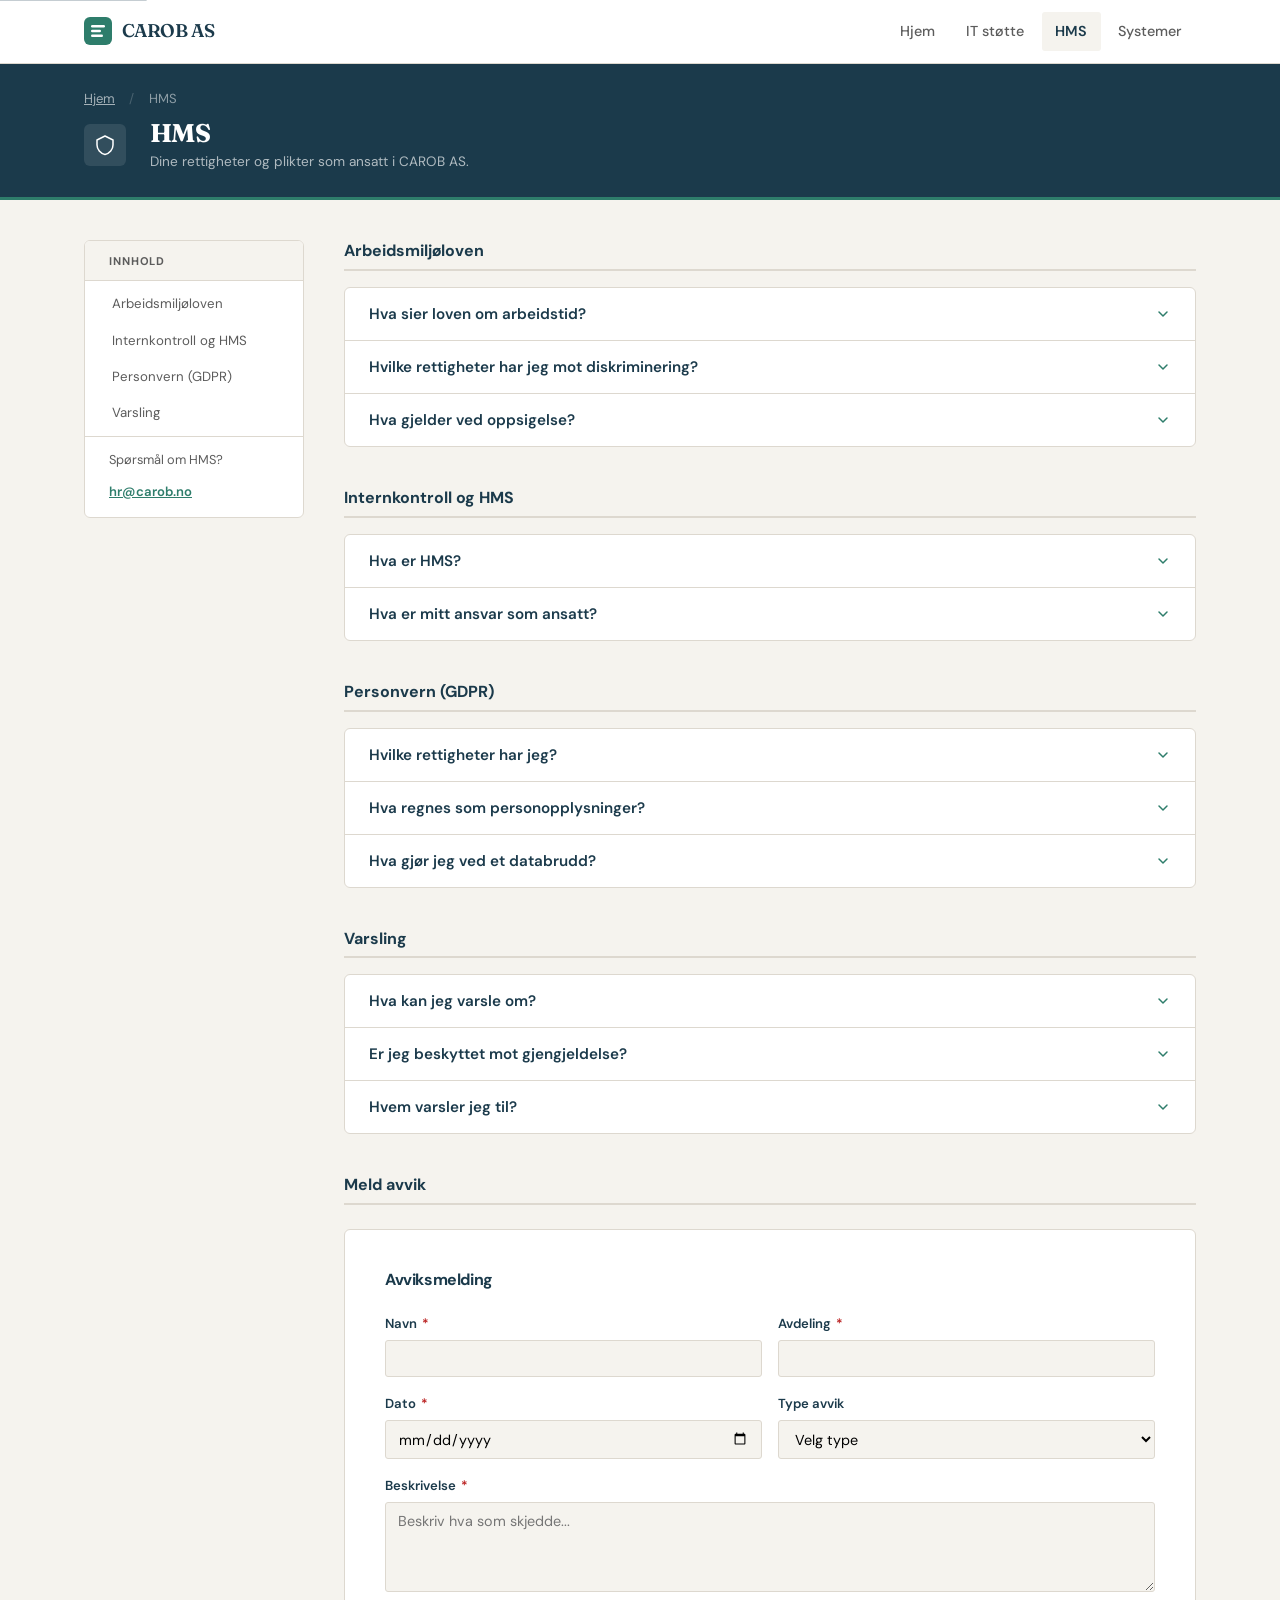
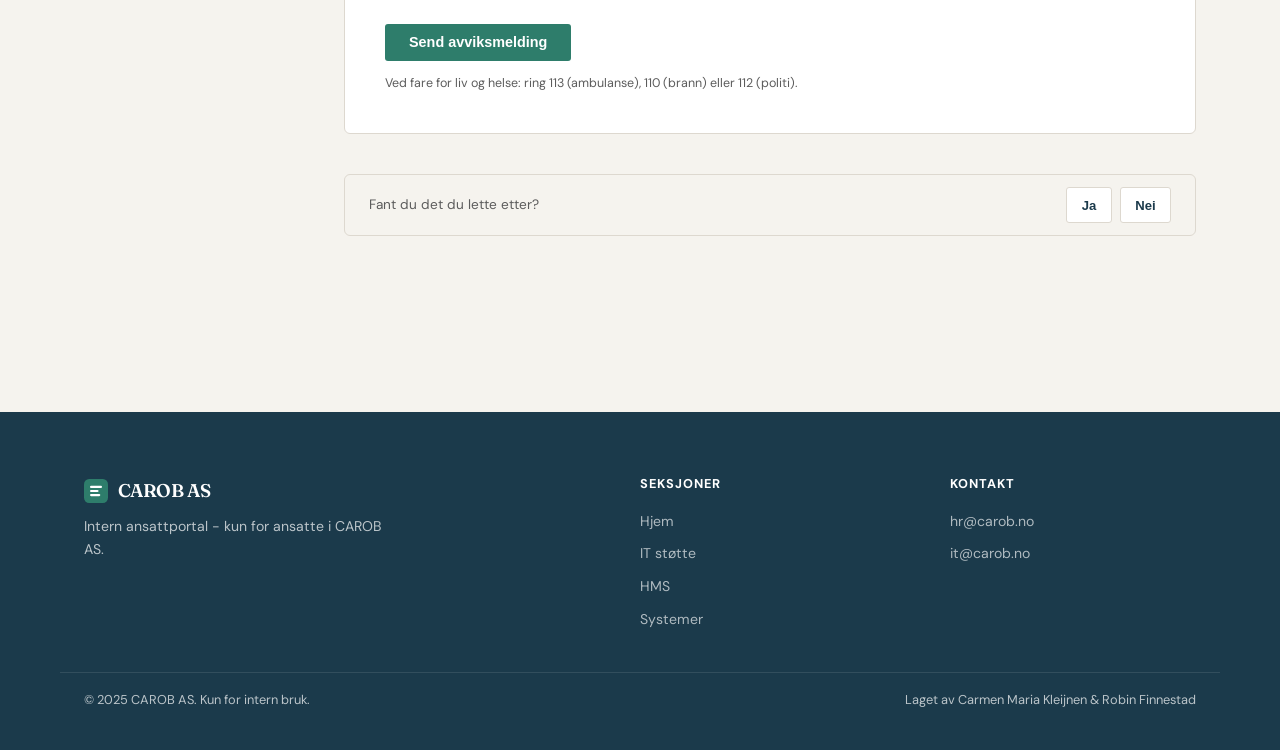
==== commit aaecf7e1: "Add files via upload" ====
--- a/hms.html
+++ b/hms.html
@@ -3,47 +3,34 @@
 <head>
   <meta charset="UTF-8" />
   <meta name="viewport" content="width=device-width, initial-scale=1.0" />
-  <meta name="description" content="HMS-lovverk for ansatte i CAROB AS - Arbeidsmiljøloven, internkontroll, GDPR og varsling." />
-  <title>HMS-lovverk - CAROB AS</title>
+  <meta name="description" content="HMS og ansattrettigheter i CAROB AS - arbeidsmiljo, GDPR og varsling." />
+  <title>HMS - CAROB AS</title>
   <link rel="stylesheet" href="styles.css" />
   <style>
-    /* --- Slim page header --- */
+    .announcement-bar {
+      background: var(--color-accent); color: #fff;
+      font-size: 0.82rem; font-weight: 500;
+      padding: 0.45rem var(--space-md); text-align: center;
+    }
+    .announcement-bar a { color: #fff; text-decoration: underline; text-underline-offset: 2px; }
+
     .page-header {
       background: var(--color-primary);
       border-bottom: 3px solid var(--color-accent);
       padding: var(--space-md) 0;
     }
-    .page-header-inner {
-      max-width: var(--max-width);
-      margin: 0 auto;
-      padding: 0 var(--space-md);
-    }
+    .page-header-inner { max-width: var(--max-width); margin: 0 auto; padding: 0 var(--space-md); }
     .page-header .breadcrumb { margin-bottom: 0.5rem; }
-    .page-header-row {
-      display: flex;
-      align-items: center;
-      gap: var(--space-md);
-      flex-wrap: wrap;
-    }
+    .page-header-row { display: flex; align-items: center; gap: var(--space-md); flex-wrap: wrap; }
     .page-header-icon {
-      width: 42px; height: 42px;
-      background: rgba(255,255,255,0.1);
-      border-radius: var(--radius);
-      display: flex; align-items: center; justify-content: center;
-      color: #fff; flex-shrink: 0;
-    }
-    .page-header h1 {
-      color: #fff;
-      font-size: clamp(1.25rem, 2.5vw, 1.6rem);
-      margin-bottom: 0.15rem;
-    }
-    .page-header p {
-      color: rgba(255,255,255,0.65);
-      font-size: 0.85rem;
-      max-width: none;
-    }
-
-    /* --- Avvik form --- */
+      width: 42px; height: 42px; background: rgba(255,255,255,0.1);
+      border-radius: var(--radius); display: flex; align-items: center;
+      justify-content: center; color: #fff; flex-shrink: 0;
+    }
+    .page-header h1 { color: #fff; font-size: clamp(1.25rem, 2.5vw, 1.6rem); margin-bottom: 0.15rem; }
+    .page-header p { color: rgba(255,255,255,0.65); font-size: 0.85rem; max-width: none; }
+
+    /* Avvik form */
     .avvik-form {
       background: var(--color-surface);
       border: 1px solid var(--color-border);
@@ -52,89 +39,114 @@
       margin-top: var(--space-md);
     }
     .avvik-form h3 {
-      font-family: var(--font-body);
-      font-size: 1rem;
-      font-weight: 700;
+      font-family: var(--font-body); font-size: 1rem;
+      font-weight: 700; color: var(--color-primary);
+      margin-bottom: var(--space-md);
+    }
+    .form-row { display: grid; grid-template-columns: 1fr 1fr; gap: var(--space-sm); margin-bottom: var(--space-sm); }
+    .form-group { display: flex; flex-direction: column; gap: 0.3rem; }
+    .form-group label { font-size: 0.82rem; font-weight: 600; color: var(--color-primary); }
+    .form-group input, .form-group select, .form-group textarea {
+      padding: 0.55rem 0.75rem; font-size: 0.9rem;
+      border: 1px solid var(--color-border); border-radius: var(--radius-sm);
+      background: var(--color-bg); font-family: var(--font-body);
+      transition: border-color 0.15s;
+    }
+    .form-group input:focus, .form-group select:focus, .form-group textarea:focus {
+      outline: none; border-color: var(--color-accent);
+    }
+    .form-group textarea { resize: vertical; min-height: 90px; }
+    .form-group .required { color: var(--color-danger); margin-left: 2px; }
+    .avvik-form button[type="submit"] {
+      background: var(--color-accent); color: #fff;
+      border: none; padding: 0.65rem 1.5rem;
+      font-size: 0.9rem; font-weight: 600; border-radius: var(--radius-sm);
+      cursor: pointer; margin-top: var(--space-sm);
+      transition: background 0.15s;
+    }
+    .avvik-form button[type="submit"]:hover { background: #245f52; }
+    .form-success {
+      display: none; background: #DCFCE7; border: 1px solid #16A34A;
+      border-radius: var(--radius-sm); padding: var(--space-sm) var(--space-md);
+      color: #166534; font-size: 0.9rem; font-weight: 600; margin-top: var(--space-sm);
+    }
+    .form-success.show { display: block; }
+
+    /* Feedback */
+    .feedback-bar {
+      display: flex; align-items: center; gap: var(--space-sm);
+      padding: 0.75rem var(--space-md); background: var(--color-bg);
+      border: 1px solid var(--color-border); border-radius: var(--radius);
+      margin-top: var(--space-lg); flex-wrap: wrap;
+    }
+    .feedback-bar p { font-size: 0.85rem; color: var(--color-muted); max-width: none; flex: 1; }
+    .feedback-btns { display: flex; gap: 0.5rem; flex-shrink: 0; }
+    .feedback-btn {
+      display: inline-flex; align-items: center; gap: 0.4rem;
+      padding: 0.4rem 0.9rem; font-size: 0.82rem; font-weight: 600;
+      border-radius: var(--radius-sm); border: 1px solid var(--color-border);
+      background: var(--color-surface); color: var(--color-primary);
+      cursor: pointer; transition: background 0.12s, border-color 0.12s; min-height: 36px;
+    }
+    .feedback-btn--yes:hover { background: #DCFCE7; border-color: #16A34A; color: #166534; }
+    .feedback-btn--no:hover  { background: #FEE2E2; border-color: #DC2626; color: #991B1B; }
+    .feedback-result { font-size: 0.85rem; color: var(--color-accent); font-weight: 600; display: none; }
+    .feedback-result.show { display: block; }
+
+    @media (max-width: 620px) { .form-row { grid-template-columns: 1fr; } }
+
+    /* Tokolonne-layout */
+    .content-layout {
+      max-width: var(--max-width);
+      margin: 0 auto;
+      padding: var(--space-lg) var(--space-md) var(--space-xl);
+      display: grid;
+      grid-template-columns: 220px 1fr;
+      gap: var(--space-lg);
+      align-items: start;
+    }
+    .content-sidebar { position: sticky; top: calc(var(--nav-height) + 1rem); }
+    .sidebar-toc {
+      background: var(--color-surface);
+      border: 1px solid var(--color-border);
+      border-radius: var(--radius);
+      overflow: hidden;
+    }
+    .sidebar-toc-header {
+      padding: 0.65rem var(--space-md);
+      border-bottom: 1px solid var(--color-border);
+      font-size: 0.7rem; font-weight: 700;
+      text-transform: uppercase; letter-spacing: 0.08em;
+      color: var(--color-muted); background: var(--color-bg);
+    }
+    .sidebar-toc ul { padding: 0.3rem 0; }
+    .sidebar-toc li a {
+      display: block; padding: 0.45rem var(--space-md);
+      font-size: 0.83rem; color: var(--color-muted);
+      border-left: 3px solid transparent;
+      transition: color 0.12s, background 0.12s;
+    }
+    .sidebar-toc li a:hover { color: var(--color-primary); background: var(--color-bg); border-left-color: var(--color-accent); }
+    .content-main { min-width: 0; }
+    .content-section { margin-bottom: var(--space-lg); }
+    .section-title {
+      font-family: var(--font-body) !important;
+      font-size: 1rem !important;
+      font-weight: 700; letter-spacing: 0; line-height: 1.4;
       color: var(--color-primary);
-      margin-bottom: var(--space-md);
-    }
-    .form-row {
-      display: grid;
-      grid-template-columns: 1fr 1fr;
-      gap: var(--space-sm);
       margin-bottom: var(--space-sm);
-    }
-    .form-group {
-      display: flex;
-      flex-direction: column;
-      gap: 0.35rem;
-      margin-bottom: var(--space-sm);
-    }
-    .form-group label {
-      font-size: 0.82rem;
-      font-weight: 600;
-      color: var(--color-primary);
-    }
-    .form-group .req { color: var(--color-danger); margin-left: 2px; }
-    .form-group input,
-    .form-group select,
-    .form-group textarea {
-      width: 100%;
-      padding: 0.55rem 0.85rem;
-      font-family: var(--font-body);
-      font-size: 0.88rem;
-      color: var(--color-text);
-      background: var(--color-bg);
-      border: 1px solid var(--color-border);
-      border-radius: var(--radius-sm);
-      transition: border-color 0.15s, box-shadow 0.15s;
-      min-height: 40px;
-    }
-    .form-group input:focus,
-    .form-group select:focus,
-    .form-group textarea:focus {
-      outline: none;
-      border-color: var(--color-accent);
-      box-shadow: 0 0 0 3px rgba(46,125,107,0.12);
-    }
-    .form-group textarea { resize: vertical; min-height: 90px; }
-    .form-footer {
-      display: flex;
-      align-items: center;
-      justify-content: space-between;
-      gap: var(--space-sm);
-      flex-wrap: wrap;
-      margin-top: var(--space-md);
-      padding-top: var(--space-md);
-      border-top: 1px solid var(--color-border);
-    }
-    .form-footer p {
-      font-size: 0.78rem;
-      color: var(--color-muted);
-      max-width: 40ch;
-    }
-    .form-success {
-      display: none;
-      align-items: center;
-      gap: 0.75rem;
-      padding: var(--space-sm) var(--space-md);
-      background: #DCFCE7;
-      border: 1px solid #86EFAC;
-      border-radius: var(--radius);
-      font-size: 0.9rem;
-      color: #166534;
-      font-weight: 600;
-      margin-top: var(--space-md);
-    }
-    .form-success.show { display: flex; }
-
-    @media (max-width: 620px) {
-      .form-row { grid-template-columns: 1fr; }
-    }
+      padding-bottom: 0.4rem;
+      border-bottom: 2px solid var(--color-border);
+    }
+    @media (max-width: 900px) {
+      .content-layout { grid-template-columns: 1fr; }
+      .content-sidebar { position: static; }
+    }
+
     .sr-only{position:absolute;width:1px;height:1px;padding:0;margin:-1px;overflow:hidden;clip:rect(0,0,0,0);white-space:nowrap;border:0}
   </style>
 </head>
-<body>
+<body data-page="hms">
 
   <a href="#main" class="skip-link">Hopp til innhold</a>
 
@@ -143,13 +155,15 @@
       <a href="index.html" class="nav-logo" aria-label="CAROB AS - til forsiden">
         <svg width="28" height="28" viewBox="0 0 28 28" fill="none" aria-hidden="true">
           <rect width="28" height="28" rx="6" fill="#2E7D6B"/>
-          <rect x="7" y="8" width="14" height="2.5" rx="1.25" fill="white"/><rect x="7" y="12.75" width="10" height="2.5" rx="1.25" fill="white"/><rect x="7" y="17.5" width="12" height="2.5" rx="1.25" fill="white"/>
+          <rect x="7" y="8" width="14" height="2.5" rx="1.25" fill="white"/>
+          <rect x="7" y="12.75" width="10" height="2.5" rx="1.25" fill="white"/>
+          <rect x="7" y="17.5" width="12" height="2.5" rx="1.25" fill="white"/>
         </svg>
         CAROB AS
       </a>
       <ul class="nav-links" role="list">
         <li><a href="index.html">Hjem</a></li>
-        <li><a href="it-support.html">IT-støtte</a></li>
+        <li><a href="it-support.html">IT støtte</a></li>
         <li><a href="hms.html" aria-current="page">HMS</a></li>
         <li><a href="rutiner.html">Systemer</a></li>
       </ul>
@@ -166,410 +180,109 @@
   <header class="page-header" role="banner">
     <div class="page-header-inner">
       <nav aria-label="Brødsmule" class="breadcrumb">
-        <a href="index.html">Hjem</a>
-        <span aria-hidden="true">›</span>
-        <span aria-current="page">HMS-lovverk</span>
+        <a href="index.html" style="color:rgba(255,255,255,0.6);font-size:0.82rem;">Hjem</a>
+        <span style="color:rgba(255,255,255,0.4);margin:0 0.5rem;">/</span>
+        <span style="color:#fff;font-size:0.82rem;">HMS</span>
       </nav>
       <div class="page-header-row">
         <div class="page-header-icon" aria-hidden="true">
-          <svg width="22" height="22" viewBox="0 0 22 22" fill="none"><path d="M11 2L3 6v5.5c0 4.5 3.5 8 8 9 4.5-1 8-4.5 8-9V6L11 2z" stroke="white" stroke-width="1.6" stroke-linejoin="round"/><path d="M8 11l2.5 2.5 4.5-4.5" stroke="white" stroke-width="1.6" stroke-linecap="round" stroke-linejoin="round"/></svg>
+          <svg width="22" height="22" viewBox="0 0 22 22" fill="none"><path d="M11 2L3 6v5c0 4.4 3.4 8.5 8 9.5 4.6-1 8-5.1 8-9.5V6l-8-4z" stroke="currentColor" stroke-width="1.5" stroke-linejoin="round"/></svg>
         </div>
         <div>
-          <h1>HMS-lovverk</h1>
-          <p>Lover og regler som gjelder deg som ansatt i CAROB AS: forklart med lett språk.</p>
+          <h1>HMS</h1>
+          <p>Dine rettigheter og plikter som ansatt i CAROB AS.</p>
         </div>
       </div>
     </div>
   </header>
 
-  <main id="main">
-    <div class="container section">
-      <div class="page-layout">
-
-        <aside class="sidebar" aria-label="Innholdsfortegnelse">
-          <nav class="sidebar-nav">
-            <h4>Lovverk og regler</h4>
-            <ul>
-              <li><a href="#aml" class="active">Arbeidsmiljøloven</a></li>
-              <li><a href="#internkontroll">Internkontrollforskriften</a></li>
-              <li><a href="#gdpr">GDPR og personvern</a></li>
-              <li><a href="#varsling">Varslingsplikten</a></li>
-              <li><a href="#avvik">Meld avvik</a></li>
-              <li><a href="#verneombud">Verneombud</a></li>
-            </ul>
-          </nav>
-        </aside>
-
-        <div class="main-content">
-
-          <!-- ARBEIDSMILJØLOVEN -->
-          <section id="aml" aria-labelledby="aml-heading">
-            <span class="label">Lov av 17. juni 2005 nr. 62</span>
-            <h2 id="aml-heading">Arbeidsmiljøloven (AML)</h2>
-            <p style="margin-top:0.5rem;margin-bottom:1.5rem;">Arbeidsmiljøloven er den viktigste loven for deg som ansatt. Den regulerer alt fra arbeidstid og oppsigelsesvern til krav om et forsvarlig arbeidsmiljø.</p>
-
-            <div class="alert alert--info" role="note" style="margin-bottom:var(--space-lg);">
-              <svg width="18" height="18" viewBox="0 0 18 18" fill="none" aria-hidden="true"><circle cx="9" cy="9" r="7.5" stroke="#2E7D6B" stroke-width="1.4"/><path d="M9 8v5M9 6v.5" stroke="#2E7D6B" stroke-width="1.5" stroke-linecap="round"/></svg>
-              <div>Loven gjelder <strong>alle ansatte i CAROB AS</strong>, uavhengig av stillingstype, ansettelsesform eller arbeidstid.</div>
-            </div>
-
-            <h3 style="font-family:var(--font-body);font-size:1rem;margin-bottom:1rem;">Dine viktigste rettigheter etter AML</h3>
-
-            <div class="accordion" role="list">
-              <div class="accordion-item" role="listitem">
-                <button class="accordion-btn" aria-expanded="true" aria-controls="aml-1">
-                  § 4 - Krav til arbeidsmiljøet
-                  <svg width="16" height="16" viewBox="0 0 16 16" fill="none" aria-hidden="true"><path d="M3 6l5 5 5-5" stroke="currentColor" stroke-width="1.5" stroke-linecap="round" stroke-linejoin="round"/></svg>
-                </button>
-                <div id="aml-1" class="accordion-body open" role="region">
-                  <p>Arbeidsmiljøet skal være <strong>fullt forsvarlig</strong>. CAROB AS er forpliktet til å:</p>
-                  <ul>
-                    <li>Sørge for at arbeid organiseres og tilrettelegges slik at du kan utføre arbeidet på en forsvarlig måte</li>
-                    <li>Tilby nødvendig opplæring og informasjon</li>
-                    <li>Forebygge skader og sykdom</li>
-                    <li>Sikre et godt psykososialt arbeidsmiljø, fritt for trakassering og diskriminering</li>
-                  </ul>
-                </div>
+  <div class="content-layout">
+    <aside class="content-sidebar" aria-label="Innholdsfortegnelse">
+      <div class="sidebar-toc">
+        <div class="sidebar-toc-header">Innhold</div>
+        <ul id="cms-sidebar-nav"></ul>
+        <div style="padding: 0.75rem var(--space-md); border-top: 1px solid var(--color-border);">
+          <p style="font-size:0.8rem; color:var(--color-muted); margin-bottom:0.5rem;">Spørsmål om HMS?</p>
+          <a href="mailto:hr@carob.no" style="font-size:0.82rem; color:var(--color-accent); font-weight:600; text-decoration:underline;">hr@carob.no</a>
+        </div>
+      </div>
+    </aside>
+
+    <main id="main" class="content-main">
+
+      <div id="cms-accordion"></div>
+
+      <section class="content-section" id="varsling" aria-labelledby="h-meld-avvik">
+        <h2 class="section-title" id="h-meld-avvik">Meld avvik</h2>
+        <div class="avvik-form">
+          <h3>Avviksmelding</h3>
+          <form id="avvik-form" novalidate>
+            <div class="form-row">
+              <div class="form-group">
+                <label for="avvik-navn">Navn <span class="required" aria-hidden="true">*</span></label>
+                <input type="text" id="avvik-navn" name="navn" required autocomplete="name" />
               </div>
-              <div class="accordion-item" role="listitem">
-                <button class="accordion-btn" aria-expanded="false" aria-controls="aml-2">
-                  § 10 - Arbeidstid
-                  <svg width="16" height="16" viewBox="0 0 16 16" fill="none" aria-hidden="true"><path d="M3 6l5 5 5-5" stroke="currentColor" stroke-width="1.5" stroke-linecap="round" stroke-linejoin="round"/></svg>
-                </button>
-                <div id="aml-2" class="accordion-body" role="region">
-                  <p>Loven setter grenser for hvor mye du kan jobbe:</p>
-                  <ul>
-                    <li>Alminnelig arbeidstid: maks <strong>9 timer per dag</strong> og <strong>40 timer per uke</strong></li>
-                    <li>Med tariffavtale (som i CAROB AS): 7,5 timer per dag / 37,5 timer per uke</li>
-                    <li>Overtid: maks 10 timer per 7 dager, 25 timer per 4 sammenhengende uker, 200 timer per år</li>
-                    <li>Du har rett til minst <strong>11 timers sammenhengende hvile</strong> mellom hver arbeidsøkt</li>
-                    <li>Minst <strong>35 timers sammenhengende ukehvile</strong> per uke</li>
-                  </ul>
-                </div>
-              </div>
-              <div class="accordion-item" role="listitem">
-                <button class="accordion-btn" aria-expanded="false" aria-controls="aml-3">
-                  § 13 - Forbud mot diskriminering
-                  <svg width="16" height="16" viewBox="0 0 16 16" fill="none" aria-hidden="true"><path d="M3 6l5 5 5-5" stroke="currentColor" stroke-width="1.5" stroke-linecap="round" stroke-linejoin="round"/></svg>
-                </button>
-                <div id="aml-3" class="accordion-body" role="region">
-                  <p>Det er forbudt å diskriminere på grunn av:</p>
-                  <ul>
-                    <li>Politisk syn, medlemskap i arbeidstakerorganisasjon eller alder</li>
-                    <li>Kjønn, graviditet, etnisitet, religion, seksuell orientering, funksjonsnedsettelse</li>
-                  </ul>
-                  <p>Forbudet gjelder ved ansettelse, forfremmelse, lønn, opplæring og oppsigelse. Mener du at du er blitt diskriminert? Ta det opp med verneombudet eller HR.</p>
-                </div>
-              </div>
-              <div class="accordion-item" role="listitem">
-                <button class="accordion-btn" aria-expanded="false" aria-controls="aml-4">
-                  § 15 - Oppsigelsesvern
-                  <svg width="16" height="16" viewBox="0 0 16 16" fill="none" aria-hidden="true"><path d="M3 6l5 5 5-5" stroke="currentColor" stroke-width="1.5" stroke-linecap="round" stroke-linejoin="round"/></svg>
-                </button>
-                <div id="aml-4" class="accordion-body" role="region">
-                  <p>En oppsigelse må være <strong>saklig begrunnet</strong>. Du har krav på:</p>
-                  <ul>
-                    <li>Drøftelsesmøte før oppsigelse gis</li>
-                    <li>Skriftlig oppsigelse med begrunnelse</li>
-                    <li>Oppsigelsestid etter avtale (minimum 1 måned i prøvetid, 1-6 måneder ellers)</li>
-                    <li>Å fortsette i stillingen under forhandlinger om oppsigelsens gyldighet</li>
-                  </ul>
-                </div>
-              </div>
-              <div class="accordion-item" role="listitem">
-                <button class="accordion-btn" aria-expanded="false" aria-controls="aml-5">
-                  § 2-3 - Arbeidstakers medvirkningsplikt
-                  <svg width="16" height="16" viewBox="0 0 16 16" fill="none" aria-hidden="true"><path d="M3 6l5 5 5-5" stroke="currentColor" stroke-width="1.5" stroke-linecap="round" stroke-linejoin="round"/></svg>
-                </button>
-                <div id="aml-5" class="accordion-body" role="region">
-                  <p>Som ansatt har du <strong>plikt til å medvirke</strong> i HMS-arbeidet. Det betyr at du skal:</p>
-                  <ul>
-                    <li>Bruke påbudt verneutstyr og følge sikkerhetsrutiner</li>
-                    <li>Straks varsle leder, verneombud eller Arbeidstilsynet om farlige forhold</li>
-                    <li>Avbryte arbeid du mener medfører umiddelbar fare for liv eller helse</li>
-                    <li>Delta i vernerunder og HMS-tiltak</li>
-                  </ul>
-                </div>
+              <div class="form-group">
+                <label for="avvik-avdeling">Avdeling <span class="required" aria-hidden="true">*</span></label>
+                <input type="text" id="avvik-avdeling" name="avdeling" required />
               </div>
             </div>
-          </section>
-
-          <hr style="border:none;border-top:1px solid var(--color-border);margin:var(--space-xl) 0;" />
-
-          <!-- INTERNKONTROLLFORSKRIFTEN -->
-          <section id="internkontroll" aria-labelledby="ik-heading">
-            <span class="label">Forskrift av 6. desember 1996</span>
-            <h2 id="ik-heading">Internkontrollforskriften</h2>
-            <p style="margin-top:0.5rem;margin-bottom:1.5rem;">Internkontrollforskriften pålegger CAROB AS å drive <strong>systematisk HMS-arbeid</strong>. Dette kalles internkontroll.</p>
-
-            <div class="content-split" style="gap:var(--space-lg);margin-bottom:var(--space-lg);">
-              <div>
-                <h3 style="font-family:var(--font-body);font-size:1rem;margin-bottom:1rem;">Hva kreves av bedriften?</h3>
-                <div class="info-list" role="list">
-                  <li role="listitem"><div class="icon" aria-hidden="true"><svg width="14" height="14" viewBox="0 0 14 14" fill="none"><path d="M2.5 7l3 3 6-6" stroke="currentColor" stroke-width="1.5" stroke-linecap="round" stroke-linejoin="round"/></svg></div><span>Fastsette mål for HMS-arbeidet</span></li>
-                  <li role="listitem"><div class="icon" aria-hidden="true"><svg width="14" height="14" viewBox="0 0 14 14" fill="none"><path d="M2.5 7l3 3 6-6" stroke="currentColor" stroke-width="1.5" stroke-linecap="round" stroke-linejoin="round"/></svg></div><span>Kartlegge farer og problemer</span></li>
-                  <li role="listitem"><div class="icon" aria-hidden="true"><svg width="14" height="14" viewBox="0 0 14 14" fill="none"><path d="M2.5 7l3 3 6-6" stroke="currentColor" stroke-width="1.5" stroke-linecap="round" stroke-linejoin="round"/></svg></div><span>Iverksette tiltak og sjekke at de virker</span></li>
-                  <li role="listitem"><div class="icon" aria-hidden="true"><svg width="14" height="14" viewBox="0 0 14 14" fill="none"><path d="M2.5 7l3 3 6-6" stroke="currentColor" stroke-width="1.5" stroke-linecap="round" stroke-linejoin="round"/></svg></div><span>Dokumentere alt skriftlig</span></li>
-                  <li role="listitem"><div class="icon" aria-hidden="true"><svg width="14" height="14" viewBox="0 0 14 14" fill="none"><path d="M2.5 7l3 3 6-6" stroke="currentColor" stroke-width="1.5" stroke-linecap="round" stroke-linejoin="round"/></svg></div><span>Sørge for at ansatte har nok kunnskap og medvirker</span></li>
-                </div>
+            <div class="form-row">
+              <div class="form-group">
+                <label for="avvik-dato">Dato <span class="required" aria-hidden="true">*</span></label>
+                <input type="date" id="avvik-dato" name="dato" required />
               </div>
-              <div>
-                <h3 style="font-family:var(--font-body);font-size:1rem;margin-bottom:1rem;">Hva betyr dette for deg?</h3>
-                <div class="card card--accent">
-                  <p style="font-size:0.9rem;color:var(--color-muted);">Du har rett til å se CAROB AS sine HMS-mål, risikovurderinger og avvikslogg. Be din leder eller verneombudet om innsyn.</p>
-                </div>
-                <div class="card card--accent" style="margin-top:var(--space-sm);">
-                  <p style="font-size:0.9rem;color:var(--color-muted);">Du har rett og plikt til å delta i vernerunder og melde fra om farlige forhold, dette er en del av internkontrollen.</p>
-                </div>
-                <div class="card card--accent" style="margin-top:var(--space-sm);">
-                  <p style="font-size:0.9rem;color:var(--color-muted);">Arbeidstilsynet kan når som helst inspisere bedriften og kreve å se internkontrolldokumentasjonen.</p>
-                </div>
+              <div class="form-group">
+                <label for="avvik-type">Type avvik</label>
+                <select id="avvik-type" name="type">
+                  <option value="">Velg type</option>
+                  <option>Nestenulykke</option>
+                  <option>Personskade</option>
+                  <option>Materiell skade</option>
+                  <option>Farlig situasjon</option>
+                  <option>Annet</option>
+                </select>
               </div>
             </div>
-          </section>
-
-          <hr style="border:none;border-top:1px solid var(--color-border);margin:var(--space-xl) 0;" />
-
-          <!-- GDPR -->
-          <section id="gdpr" aria-labelledby="gdpr-heading">
-            <span class="label">Forordning (EU) 2016/679</span>
-            <h2 id="gdpr-heading">GDPR og personopplysningsloven</h2>
-            <p style="margin-top:0.5rem;margin-bottom:1.5rem;">GDPR gjelder for all behandling av personopplysninger i CAROB AS, både opplysninger om ansatte og kunder.</p>
-
-            <div class="accordion" role="list">
-              <div class="accordion-item" role="listitem">
-                <button class="accordion-btn" aria-expanded="false" aria-controls="gdpr-1">
-                  Hva er en personopplysning?
-                  <svg width="16" height="16" viewBox="0 0 16 16" fill="none" aria-hidden="true"><path d="M3 6l5 5 5-5" stroke="currentColor" stroke-width="1.5" stroke-linecap="round" stroke-linejoin="round"/></svg>
-                </button>
-                <div id="gdpr-1" class="accordion-body" role="region">
-                  <p>En personopplysning er enhver opplysning som kan knyttes til en fysisk person. Eksempler:</p>
-                  <ul>
-                    <li>Navn, adresse, e-post, telefonnummer</li>
-                    <li>Fødselsnummer, IP-adresse, kodelokasjon</li>
-                    <li>Helseopplysninger, lønn, fagforeningsmedlemskap</li>
-                    <li>Bilder og videoopptak av identifiserbare personer</li>
-                  </ul>
-                </div>
-              </div>
-              <div class="accordion-item" role="listitem">
-                <button class="accordion-btn" aria-expanded="false" aria-controls="gdpr-2">
-                  Dine rettigheter som ansatt under GDPR
-                  <svg width="16" height="16" viewBox="0 0 16 16" fill="none" aria-hidden="true"><path d="M3 6l5 5 5-5" stroke="currentColor" stroke-width="1.5" stroke-linecap="round" stroke-linejoin="round"/></svg>
-                </button>
-                <div id="gdpr-2" class="accordion-body" role="region">
-                  <p>Som ansatt har du følgende rettigheter:</p>
-                  <ul>
-                    <li><strong>Rett til innsyn:</strong> Du kan be om å få se alle opplysninger CAROB AS har om deg</li>
-                    <li><strong>Rett til retting:</strong> Feil opplysninger skal rettes</li>
-                    <li><strong>Rett til sletting:</strong> Under visse omstendigheter kan du kreve sletting</li>
-                    <li><strong>Rett til å klage:</strong> Du kan klage til Datatilsynet (datatilsynet.no)</li>
-                  </ul>
-                  <p>Send forespørsler til: <a href="mailto:personvern@carob.no" style="color:var(--color-accent);">personvern@carob.no</a></p>
-                </div>
-              </div>
-              <div class="accordion-item" role="listitem">
-                <button class="accordion-btn" aria-expanded="false" aria-controls="gdpr-3">
-                  Dine plikter - hva du IKKE må gjøre
-                  <svg width="16" height="16" viewBox="0 0 16 16" fill="none" aria-hidden="true"><path d="M3 6l5 5 5-5" stroke="currentColor" stroke-width="1.5" stroke-linecap="round" stroke-linejoin="round"/></svg>
-                </button>
-                <div id="gdpr-3" class="accordion-body" role="region">
-                  <div class="alert alert--warning" role="alert">
-                    <svg width="18" height="18" viewBox="0 0 18 18" fill="none" aria-hidden="true"><path d="M9 2L1.5 15.5h15L9 2z" stroke="#92400E" stroke-width="1.5" stroke-linejoin="round"/><path d="M9 7v4M9 13v.5" stroke="#92400E" stroke-width="1.5" stroke-linecap="round"/></svg>
-                    <div>Brudd på GDPR kan medføre store bøter til bedriften og personlig ansvar.</div>
-                  </div>
-                  <ul style="margin-top:0.75rem;">
-                    <li>Del <strong>aldri</strong> personopplysninger om kunder eller kollegaer med uvedkommende</li>
-                    <li>Send <strong>ikke</strong> sensitive opplysninger på usikret e-post, bruk kryptert fil eller intern kanal</li>
-                    <li>Lagre <strong>ikke</strong> personopplysninger på privat PC eller USB-pinne</li>
-                    <li>Bruk <strong>ikke</strong> kundeopplysninger til andre formål enn det de er samlet inn for</li>
-                    <li>Oppdag du et <strong>sikkerhetsbrudd</strong>? Varsle IT og nærmeste leder umiddelbart</li>
-                  </ul>
-                </div>
-              </div>
+            <div class="form-group" style="margin-bottom:var(--space-sm)">
+              <label for="avvik-beskrivelse">Beskrivelse <span class="required" aria-hidden="true">*</span></label>
+              <textarea id="avvik-beskrivelse" name="beskrivelse" required placeholder="Beskriv hva som skjedde..."></textarea>
             </div>
-          </section>
-
-          <hr style="border:none;border-top:1px solid var(--color-border);margin:var(--space-xl) 0;" />
-
-          <!-- VARSLING -->
-          <section id="varsling" aria-labelledby="varsling-heading">
-            <span class="label">AML § 2A</span>
-            <h2 id="varsling-heading">Varslingsplikten</h2>
-            <p style="margin-top:0.5rem;margin-bottom:1.5rem;">Du har rett, og i mange tilfeller plikt, til å varsle om kritikkverdige forhold på arbeidsplassen.</p>
-
-            <div class="content-split" style="gap:var(--space-lg);margin-bottom:var(--space-lg);">
-              <div>
-                <h3 style="font-family:var(--font-body);font-size:1rem;margin-bottom:1rem;">Hva kan du varsle om?</h3>
-                <div class="info-list" role="list">
-                  <li role="listitem"><div class="icon" aria-hidden="true"><svg width="14" height="14" viewBox="0 0 14 14" fill="none"><path d="M7 1L1 12h12L7 1z" stroke="currentColor" stroke-width="1.4" stroke-linejoin="round"/><path d="M7 5.5v3M7 10v.3" stroke="currentColor" stroke-width="1.4" stroke-linecap="round"/></svg></div><span>Brudd på lover og regler</span></li>
-                  <li role="listitem"><div class="icon" aria-hidden="true"><svg width="14" height="14" viewBox="0 0 14 14" fill="none"><path d="M7 1L1 12h12L7 1z" stroke="currentColor" stroke-width="1.4" stroke-linejoin="round"/><path d="M7 5.5v3M7 10v.3" stroke="currentColor" stroke-width="1.4" stroke-linecap="round"/></svg></div><span>Fare for liv eller helse</span></li>
-                  <li role="listitem"><div class="icon" aria-hidden="true"><svg width="14" height="14" viewBox="0 0 14 14" fill="none"><path d="M7 1L1 12h12L7 1z" stroke="currentColor" stroke-width="1.4" stroke-linejoin="round"/><path d="M7 5.5v3M7 10v.3" stroke="currentColor" stroke-width="1.4" stroke-linecap="round"/></svg></div><span>Korrupsjon eller annen kriminalitet</span></li>
-                  <li role="listitem"><div class="icon" aria-hidden="true"><svg width="14" height="14" viewBox="0 0 14 14" fill="none"><path d="M7 1L1 12h12L7 1z" stroke="currentColor" stroke-width="1.4" stroke-linejoin="round"/><path d="M7 5.5v3M7 10v.3" stroke="currentColor" stroke-width="1.4" stroke-linecap="round"/></svg></div><span>Mobbing, trakassering eller diskriminering</span></li>
-                  <li role="listitem"><div class="icon" aria-hidden="true"><svg width="14" height="14" viewBox="0 0 14 14" fill="none"><path d="M7 1L1 12h12L7 1z" stroke="currentColor" stroke-width="1.4" stroke-linejoin="round"/><path d="M7 5.5v3M7 10v.3" stroke="currentColor" stroke-width="1.4" stroke-linecap="round"/></svg></div><span>Svikt i HMS-arbeidet</span></li>
-                </div>
-              </div>
-              <div>
-                <h3 style="font-family:var(--font-body);font-size:1rem;margin-bottom:1rem;">Ditt vern som varsler</h3>
-                <div class="card card--accent">
-                  <p style="font-size:0.9rem;color:var(--color-muted);"><strong>Gjengjeldelse er forbudt.</strong> Arbeidsgiver kan ikke si deg opp, endre dine arbeidsoppgaver eller behandle deg dårligere fordi du varslet.</p>
-                </div>
-                <div class="card card--accent" style="margin-top:var(--space-sm);">
-                  <p style="font-size:0.9rem;color:var(--color-muted);">Du kan varsle anonymt til verneombudet eller sende anonym e-post til <a href="mailto:varsling@carob.no" style="color:var(--color-accent);">varsling@carob.no</a>.</p>
-                </div>
-              </div>
-            </div>
-          </section>
-
-          <hr style="border:none;border-top:1px solid var(--color-border);margin:var(--space-xl) 0;" />
-
-          <!-- MELD AVVIK -->
-          <section id="avvik" aria-labelledby="avvik-heading">
-            <span class="label">Rapportering</span>
-            <h2 id="avvik-heading">Meld avvik og nestenulykker</h2>
-            <p style="margin-top:0.5rem;margin-bottom:1.5rem;">Alle hendelser, nestenulykker og farlige forhold skal meldes. Det er avgjørende for å forebygge ulykker.</p>
-
-            <div class="alert alert--warning" role="alert" style="margin-bottom:var(--space-md);">
-              <svg width="18" height="18" viewBox="0 0 18 18" fill="none" aria-hidden="true"><path d="M9 2L1.5 15.5h15L9 2z" stroke="#92400E" stroke-width="1.5" stroke-linejoin="round"/><path d="M9 7v4M9 13v.5" stroke="#92400E" stroke-width="1.5" stroke-linecap="round"/></svg>
-              <div><strong>Alvorlig ulykke?</strong> Ring <a href="tel:113" style="color:#92400E;font-weight:700;">113 (ambulanse)</a>, <a href="tel:110" style="color:#92400E;font-weight:700;">110 (brann)</a> eller <a href="tel:112" style="color:#92400E;font-weight:700;">112 (politi)</a> umiddelbart.</div>
-            </div>
-
-            <div class="info-list" role="list" style="margin-bottom:var(--space-lg);">
-              <li role="listitem"><div class="icon" aria-hidden="true" style="font-size:0.8rem;font-weight:700;color:var(--color-accent);">1</div><div><strong>Sikre situasjonen</strong> - Sørg for at ingen er i fare. Gi førstehjelp om nødvendig.</div></li>
-              <li role="listitem"><div class="icon" aria-hidden="true" style="font-size:0.8rem;font-weight:700;color:var(--color-accent);">2</div><div><strong>Varsle nærmeste leder</strong> - Informer din leder så raskt som mulig.</div></li>
-              <li role="listitem"><div class="icon" aria-hidden="true" style="font-size:0.8rem;font-weight:700;color:var(--color-accent);">3</div><div><strong>Fyll ut avviksmeldingen nedenfor</strong> - HMS-ansvarlig behandler den og setter inn tiltak.</div></li>
-            </div>
-
-            <!-- AVVIK FORM -->
-            <div class="avvik-form" aria-labelledby="avvik-form-heading">
-              <h3 id="avvik-form-heading">
-                <svg width="16" height="16" viewBox="0 0 16 16" fill="none" style="display:inline;vertical-align:-2px;margin-right:6px;" aria-hidden="true"><rect x="2" y="2" width="12" height="14" rx="1.5" stroke="currentColor" stroke-width="1.4"/><path d="M5 6h6M5 9h6M5 12h3" stroke="currentColor" stroke-width="1.4" stroke-linecap="round"/></svg>
-                Avviksmelding - CAROB AS
-              </h3>
-
-              <div class="form-row">
-                <div class="form-group">
-                  <label for="avvik-navn">Navn <span class="req" aria-label="påkrevd">*</span></label>
-                  <input type="text" id="avvik-navn" placeholder="Ditt fulle navn" autocomplete="name" />
-                </div>
-                <div class="form-group">
-                  <label for="avvik-avd">Avdeling <span class="req" aria-label="påkrevd">*</span></label>
-                  <input type="text" id="avvik-avd" placeholder="F.eks. IT, Økonomi, HR" />
-                </div>
-              </div>
-
-              <div class="form-row">
-                <div class="form-group">
-                  <label for="avvik-dato">Dato for hendelsen <span class="req" aria-label="påkrevd">*</span></label>
-                  <input type="date" id="avvik-dato" />
-                </div>
-                <div class="form-group">
-                  <label for="avvik-type">Type avvik <span class="req" aria-label="påkrevd">*</span></label>
-                  <select id="avvik-type">
-                    <option value="" disabled selected>Velg type…</option>
-                    <option>Nestenulykke</option>
-                    <option>Personskade</option>
-                    <option>Farlig forhold</option>
-                    <option>Brudd på HMS-rutiner</option>
-                    <option>Sikkerhetsbrudd (IT/data)</option>
-                    <option>Trakassering / mobbing</option>
-                    <option>Annet</option>
-                  </select>
-                </div>
-              </div>
-
-              <div class="form-group">
-                <label for="avvik-sted">Sted / lokasjon</label>
-                <input type="text" id="avvik-sted" placeholder="F.eks. 3. etasje, lager, hjemmekontor" />
-              </div>
-
-              <div class="form-group">
-                <label for="avvik-beskrivelse">Beskrivelse av hendelsen <span class="req" aria-label="påkrevd">*</span></label>
-                <textarea id="avvik-beskrivelse" placeholder="Beskriv hva som skjedde, hva du observerte, og eventuelle vitner…"></textarea>
-              </div>
-
-              <div class="form-group">
-                <label for="avvik-tiltak">Tiltak du allerede har gjort</label>
-                <textarea id="avvik-tiltak" style="min-height:60px;" placeholder="Hva ble gjort på stedet?"></textarea>
-              </div>
-
-              <div class="form-footer">
-                <p>Meldingen sendes til HMS-ansvarlig Ola Hansen. Du vil få bekreftelse på e-post.</p>
-                <button class="btn btn--primary" onclick="submitAvvik()" type="button">
-                  <svg width="15" height="15" viewBox="0 0 15 15" fill="none" aria-hidden="true"><path d="M2 4h11a1 1 0 0 1 1 1v6a1 1 0 0 1-1 1H2a1 1 0 0 1-1-1V5a1 1 0 0 1 1-1z" stroke="white" stroke-width="1.3"/><path d="M1 5l6.5 4L14 5" stroke="white" stroke-width="1.3" stroke-linecap="round"/></svg>
-                  Send avviksmelding
-                </button>
-              </div>
-
-              <div class="form-success" id="avvik-success" role="alert" aria-live="polite">
-                <svg width="18" height="18" viewBox="0 0 18 18" fill="none" aria-hidden="true"><circle cx="9" cy="9" r="7.5" stroke="#16A34A" stroke-width="1.5"/><path d="M5.5 9l2.5 2.5 4.5-4.5" stroke="#16A34A" stroke-width="1.6" stroke-linecap="round" stroke-linejoin="round"/></svg>
-                Avviksmeldingen er registrert. HMS-ansvarlig vil følge opp innen 2 virkedager.
-              </div>
-            </div>
-          </section>
-
-          <hr style="border:none;border-top:1px solid var(--color-border);margin:var(--space-xl) 0;" />
-
-          <!-- VERNEOMBUD -->
-          <section id="verneombud" aria-labelledby="verneombud-heading">
-            <span class="label">AML § 6</span>
-            <h2 id="verneombud-heading">Verneombud</h2>
-            <p style="margin-top:0.5rem;margin-bottom:1.5rem;">Verneombudet er valgt av de ansatte og skal ivareta dine interesser i HMS-saker. Du kan alltid ta kontakt.</p>
-
-            <div class="content-split" style="gap:var(--space-lg);">
-              <div class="contact-box">
-                <h3>Verneombud - CAROB AS</h3>
-                <div class="contact-row">
-                  <svg width="16" height="16" viewBox="0 0 16 16" fill="none" aria-hidden="true"><circle cx="8" cy="5" r="3" stroke="currentColor" stroke-width="1.4"/><path d="M2 14c0-3.3 2.7-6 6-6s6 2.7 6 6" stroke="currentColor" stroke-width="1.4" stroke-linecap="round"/></svg>
-                  <span>Kari Nordmann</span>
-                </div>
-                <div class="contact-row">
-                  <svg width="16" height="16" viewBox="0 0 16 16" fill="none" aria-hidden="true"><path d="M2 4h12a1 1 0 0 1 1 1v7a1 1 0 0 1-1 1H2a1 1 0 0 1-1-1V5a1 1 0 0 1 1-1z" stroke="currentColor" stroke-width="1.4"/><path d="M1 5l7 4.5L15 5" stroke="currentColor" stroke-width="1.4" stroke-linecap="round"/></svg>
-                  <span><a href="mailto:verneombud@carob.no">verneombud@carob.no</a></span>
-                </div>
-                <div class="contact-row">
-                  <svg width="16" height="16" viewBox="0 0 16 16" fill="none" aria-hidden="true"><path d="M3 3h2l1 3-1.5 1.5a9 9 0 0 0 3 3L9 9l3 1v2c0 1-1 2-2 2C5 14 2 9 2 5c0-1 1-2 1-2z" stroke="currentColor" stroke-width="1.4" stroke-linejoin="round"/></svg>
-                  <span><a href="tel:+4712345677">+47 12 34 56 77</a></span>
-                </div>
-              </div>
-
-              <div class="contact-box">
-                <h3>HMS-ansvarlig</h3>
-                <div class="contact-row">
-                  <svg width="16" height="16" viewBox="0 0 16 16" fill="none" aria-hidden="true"><circle cx="8" cy="5" r="3" stroke="currentColor" stroke-width="1.4"/><path d="M2 14c0-3.3 2.7-6 6-6s6 2.7 6 6" stroke="currentColor" stroke-width="1.4" stroke-linecap="round"/></svg>
-                  <span>Ola Hansen</span>
-                </div>
-                <div class="contact-row">
-                  <svg width="16" height="16" viewBox="0 0 16 16" fill="none" aria-hidden="true"><path d="M2 4h12a1 1 0 0 1 1 1v7a1 1 0 0 1-1 1H2a1 1 0 0 1-1-1V5a1 1 0 0 1 1-1z" stroke="currentColor" stroke-width="1.4"/><path d="M1 5l7 4.5L15 5" stroke="currentColor" stroke-width="1.4" stroke-linecap="round"/></svg>
-                  <span><a href="mailto:hms@carob.no">hms@carob.no</a></span>
-                </div>
-                <div class="contact-row">
-                  <svg width="16" height="16" viewBox="0 0 16 16" fill="none" aria-hidden="true"><path d="M3 3h2l1 3-1.5 1.5a9 9 0 0 0 3 3L9 9l3 1v2c0 1-1 2-2 2C5 14 2 9 2 5c0-1 1-2 1-2z" stroke="currentColor" stroke-width="1.4" stroke-linejoin="round"/></svg>
-                  <span><a href="tel:+4712345666">+47 12 34 56 66</a></span>
-                </div>
-              </div>
-            </div>
-          </section>
-
-        </div>
-      </div>
-    </div>
-  </main>
+            <button type="submit">Send avviksmelding</button>
+          </form>
+          <div class="form-success" id="form-success" role="status">Avviksmeldingen er sendt. Takk!</div>
+          <p style="font-size:0.78rem;color:var(--color-muted);margin-top:0.75rem;">
+            Ved fare for liv og helse: ring 113 (ambulanse), 110 (brann) eller 112 (politi).
+          </p>
+        </div>
+      </section>
+
+      <div class="feedback-bar" role="region" aria-label="Tilbakemelding">
+        <p>Fant du det du lette etter?</p>
+        <div class="feedback-btns">
+          <button class="feedback-btn feedback-btn--yes" onclick="showFeedback(this)">Ja</button>
+          <button class="feedback-btn feedback-btn--no" onclick="showFeedback(this)">Nei</button>
+        </div>
+        <span class="feedback-result" id="feedback-result"></span>
+      </div>
+
+    </main>
+  </div>
 
   <footer class="site-footer" role="contentinfo">
     <div class="footer-inner">
       <div class="footer-brand">
-        <a href="index.html" class="nav-logo" style="color:#fff;" aria-label="CAROB AS forsiden">
+        <a href="index.html" class="nav-logo" style="color:#fff;">
           <svg width="24" height="24" viewBox="0 0 28 28" fill="none" aria-hidden="true"><rect width="28" height="28" rx="6" fill="#2E7D6B"/><rect x="7" y="8" width="14" height="2.5" rx="1.25" fill="white"/><rect x="7" y="12.75" width="10" height="2.5" rx="1.25" fill="white"/><rect x="7" y="17.5" width="12" height="2.5" rx="1.25" fill="white"/></svg>
           CAROB AS
         </a>
-        <p>Intern ansattportal for CAROB AS.</p>
+        <p>Intern ansattportal - kun for ansatte i CAROB AS.</p>
       </div>
       <div class="footer-col">
         <h4>Seksjoner</h4>
         <ul>
           <li><a href="index.html">Hjem</a></li>
-          <li><a href="it-support.html">IT-støtte</a></li>
+          <li><a href="it-support.html">IT støtte</a></li>
           <li><a href="hms.html">HMS</a></li>
           <li><a href="rutiner.html">Systemer</a></li>
         </ul>
@@ -577,65 +290,34 @@
       <div class="footer-col">
         <h4>Kontakt</h4>
         <ul>
-          <li><a href="mailto:hms@carob.no">hms@carob.no</a></li>
+          <li><a href="mailto:hr@carob.no">hr@carob.no</a></li>
           <li><a href="mailto:it@carob.no">it@carob.no</a></li>
         </ul>
       </div>
     </div>
     <div class="footer-bottom">
-      <span>© 2025 CAROB AS. Kun for intern bruk.</span>
+      <span>&copy; 2025 CAROB AS. Kun for intern bruk.</span>
       <span>Laget av Carmen Maria Kleijnen &amp; Robin Finnestad</span>
     </div>
   </footer>
 
   <script>
-    const toggle = document.querySelector('.nav-toggle');
-    const navLinks = document.querySelector('.nav-links');
-    toggle.addEventListener('click', () => {
-      const open = navLinks.classList.toggle('open');
-      toggle.setAttribute('aria-expanded', open);
+    document.getElementById('avvik-form').addEventListener('submit', function(e) {
+      e.preventDefault();
+      this.style.display = 'none';
+      document.getElementById('form-success').classList.add('show');
     });
-    document.querySelectorAll('.accordion-btn').forEach(btn => {
-      btn.addEventListener('click', () => {
-        const expanded = btn.getAttribute('aria-expanded') === 'true';
-        document.querySelectorAll('.accordion-btn').forEach(b => {
-          b.setAttribute('aria-expanded', 'false');
-          document.getElementById(b.getAttribute('aria-controls')).classList.remove('open');
-        });
-        if (!expanded) {
-          btn.setAttribute('aria-expanded', 'true');
-          document.getElementById(btn.getAttribute('aria-controls')).classList.add('open');
-        }
-      });
-    });
-    const sections = document.querySelectorAll('section[id]');
-    const sidebarLinks = document.querySelectorAll('.sidebar-nav a');
-    const observer = new IntersectionObserver(entries => {
-      entries.forEach(entry => {
-        if (entry.isIntersecting) {
-          sidebarLinks.forEach(a => a.classList.remove('active'));
-          const link = document.querySelector(`.sidebar-nav a[href="#${entry.target.id}"]`);
-          if (link) link.classList.add('active');
-        }
-      });
-    }, { rootMargin: '-30% 0px -60% 0px' });
-    sections.forEach(s => observer.observe(s));
-
-    // Set today's date as default
-    document.getElementById('avvik-dato').valueAsDate = new Date();
-
-    function submitAvvik() {
-      const navn = document.getElementById('avvik-navn').value.trim();
-      const avd = document.getElementById('avvik-avd').value.trim();
-      const type = document.getElementById('avvik-type').value;
-      const besk = document.getElementById('avvik-beskrivelse').value.trim();
-      if (!navn || !avd || !type || !besk) {
-        alert('Fyll ut alle påkrevde felt (merket med *).');
-        return;
-      }
-      document.getElementById('avvik-success').classList.add('show');
-      document.getElementById('avvik-success').scrollIntoView({ behavior: 'smooth', block: 'nearest' });
+
+    function showFeedback(btn) {
+      const result = document.getElementById('feedback-result');
+      result.textContent = btn.classList.contains('feedback-btn--yes')
+        ? 'Takk for tilbakemeldingen!'
+        : 'Takk! Kontakt HR for videre hjelp.';
+      result.classList.add('show');
+      btn.closest('.feedback-btns').style.display = 'none';
     }
   </script>
+  <script src="loader.js"></script>
+
 </body>
-</html>+</html>
--- a/styles.css
+++ b/styles.css
@@ -1,5 +1,5 @@
 /* ============================================
-   AnsattPortalen — Delt stilark
+   AnsattPortalen - Delt stilark
    WCAG 2.1 AA kompatibel
    ============================================ */
 
@@ -812,3 +812,81 @@
   .shortcuts-grid   { grid-template-columns: 1fr 1fr; }
   h1 { font-size: 2rem; }
 }
+
+/* ============================================
+   INNHOLDSOPPSETT (indre sider med sidebar)
+   ============================================ */
+.content-layout {
+  max-width: var(--max-width);
+  margin: 0 auto;
+  padding: var(--space-lg) var(--space-md) var(--space-xl);
+  display: grid;
+  grid-template-columns: 240px 1fr;
+  gap: var(--space-lg);
+  align-items: start;
+}
+
+.content-sidebar {
+  position: sticky;
+  top: calc(var(--nav-height) + 1rem);
+}
+
+.sidebar-toc {
+  background: var(--color-surface);
+  border: 1px solid var(--color-border);
+  border-radius: var(--radius);
+  overflow: hidden;
+}
+
+.sidebar-toc-header {
+  padding: 0.75rem var(--space-md);
+  border-bottom: 1px solid var(--color-border);
+  font-size: 0.72rem;
+  font-weight: 700;
+  text-transform: uppercase;
+  letter-spacing: 0.08em;
+  color: var(--color-muted);
+  background: var(--color-bg);
+}
+
+.sidebar-toc ul { padding: 0.4rem 0; }
+
+.sidebar-toc li a {
+  display: block;
+  padding: 0.5rem var(--space-md);
+  font-size: 0.85rem;
+  color: var(--color-muted);
+  transition: color 0.12s, background 0.12s;
+  border-left: 3px solid transparent;
+}
+
+.sidebar-toc li a:hover {
+  color: var(--color-primary);
+  background: var(--color-bg);
+  border-left-color: var(--color-accent);
+}
+
+.content-main { min-width: 0; }
+
+.content-section { margin-bottom: var(--space-lg); }
+
+.section-title {
+  font-family: var(--font-body);
+  font-size: 1.05rem;
+  font-weight: 700;
+  color: var(--color-primary);
+  letter-spacing: 0;
+  line-height: 1.4;
+  margin-bottom: var(--space-sm);
+  padding-bottom: 0.5rem;
+  border-bottom: 2px solid var(--color-border);
+}
+
+@media (max-width: 900px) {
+  .content-layout {
+    grid-template-columns: 1fr;
+  }
+  .content-sidebar {
+    position: static;
+  }
+}
